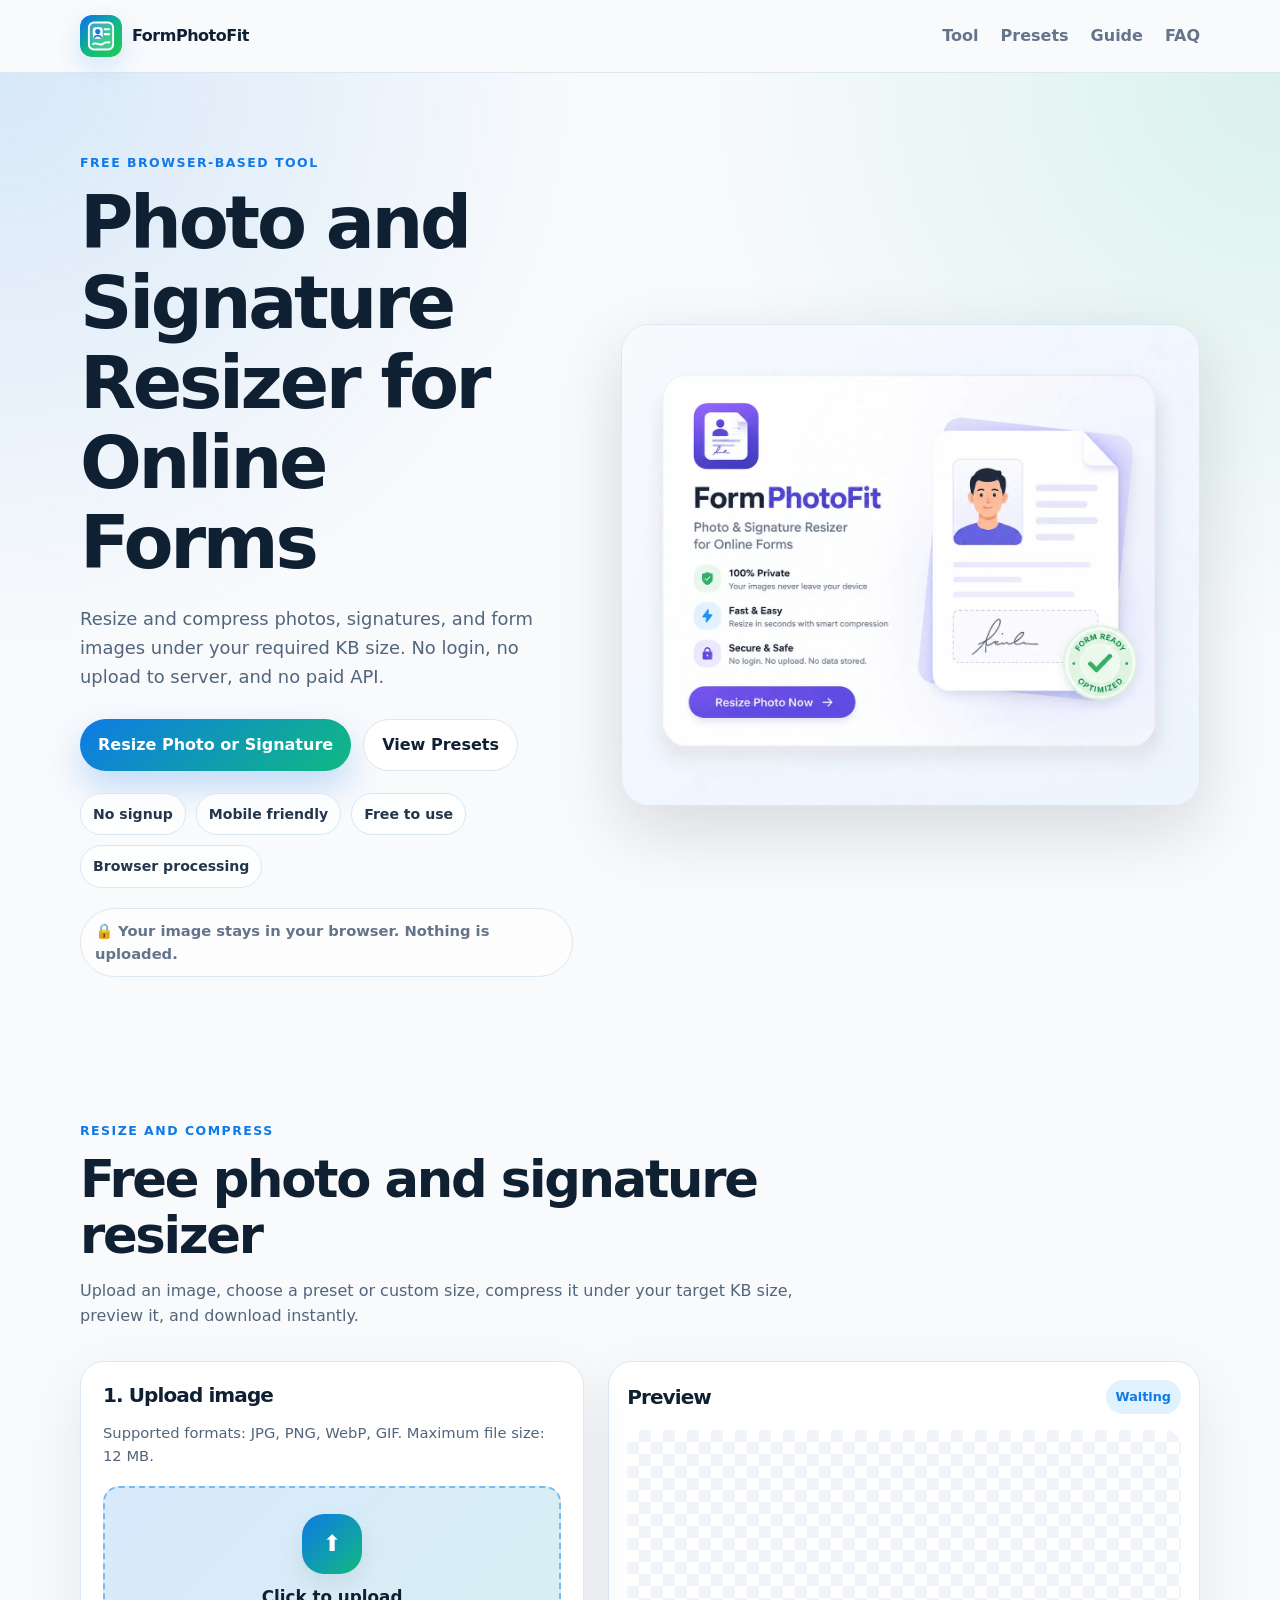
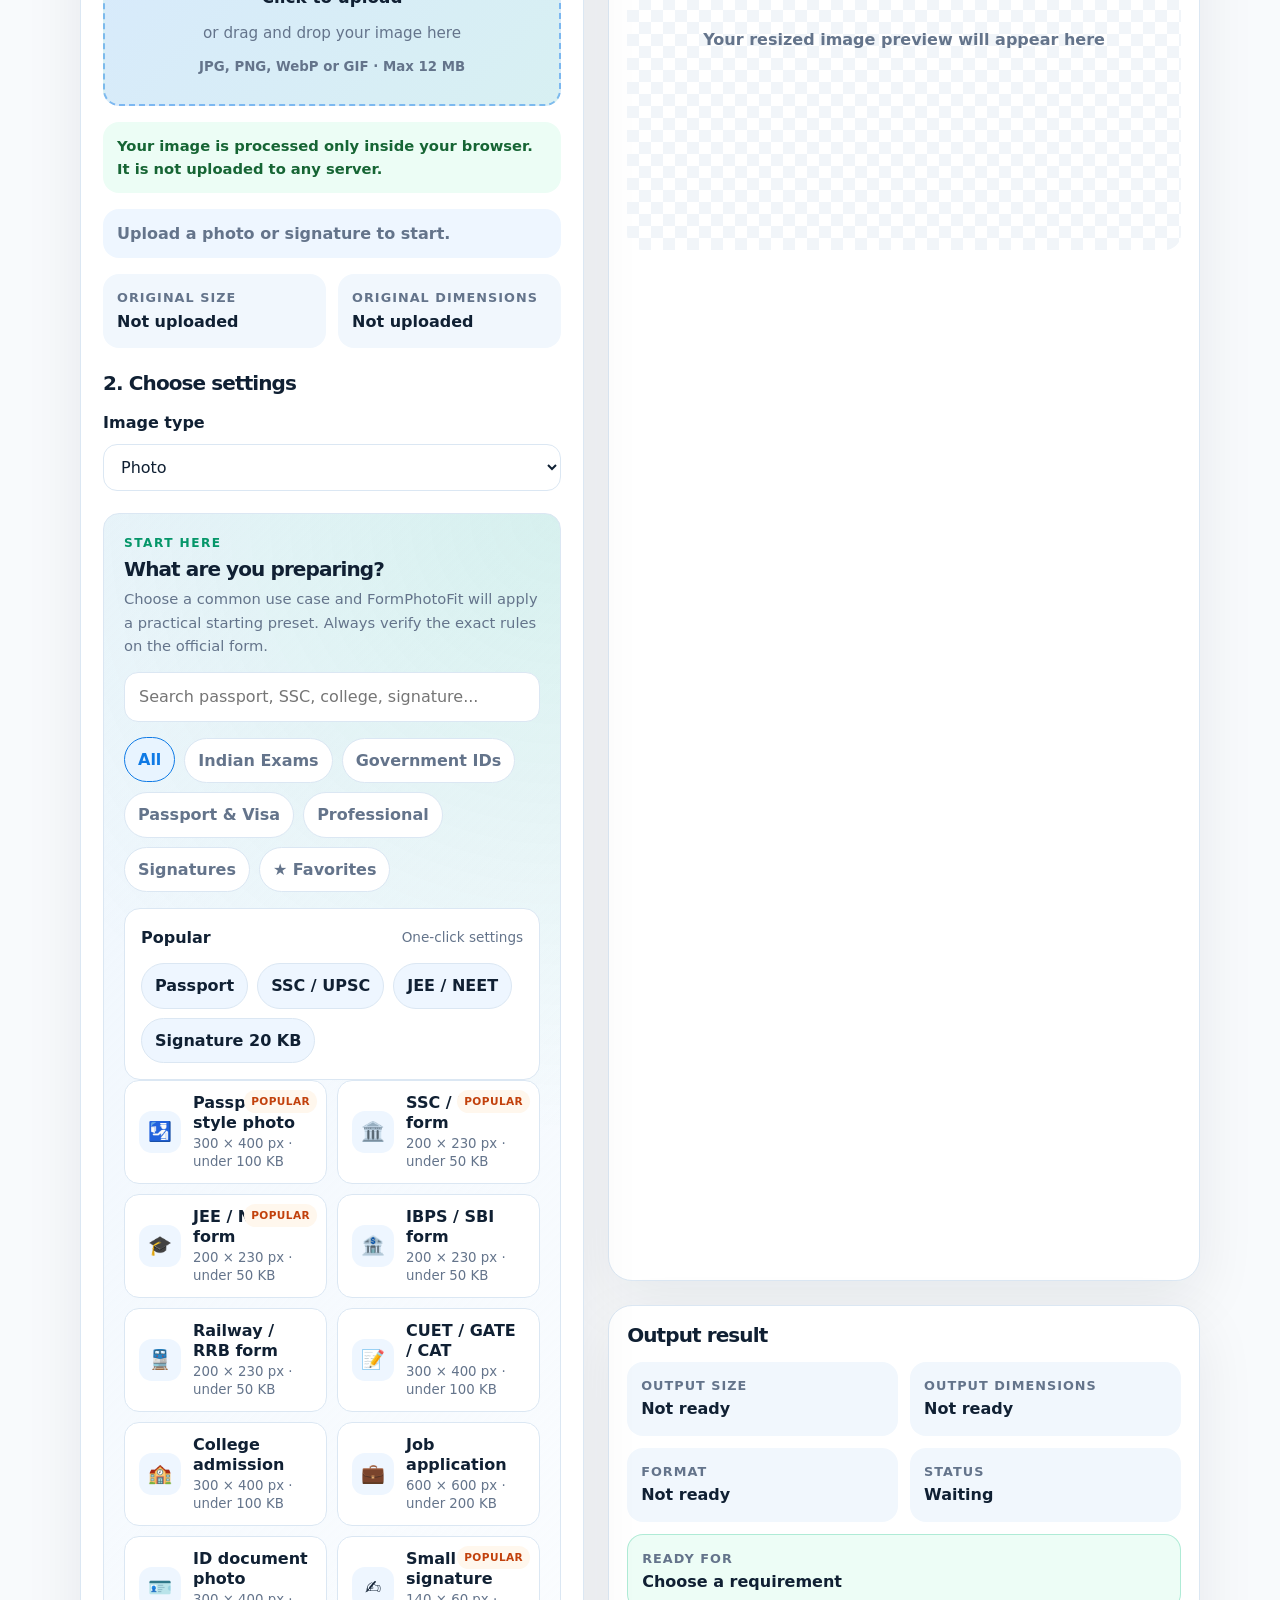
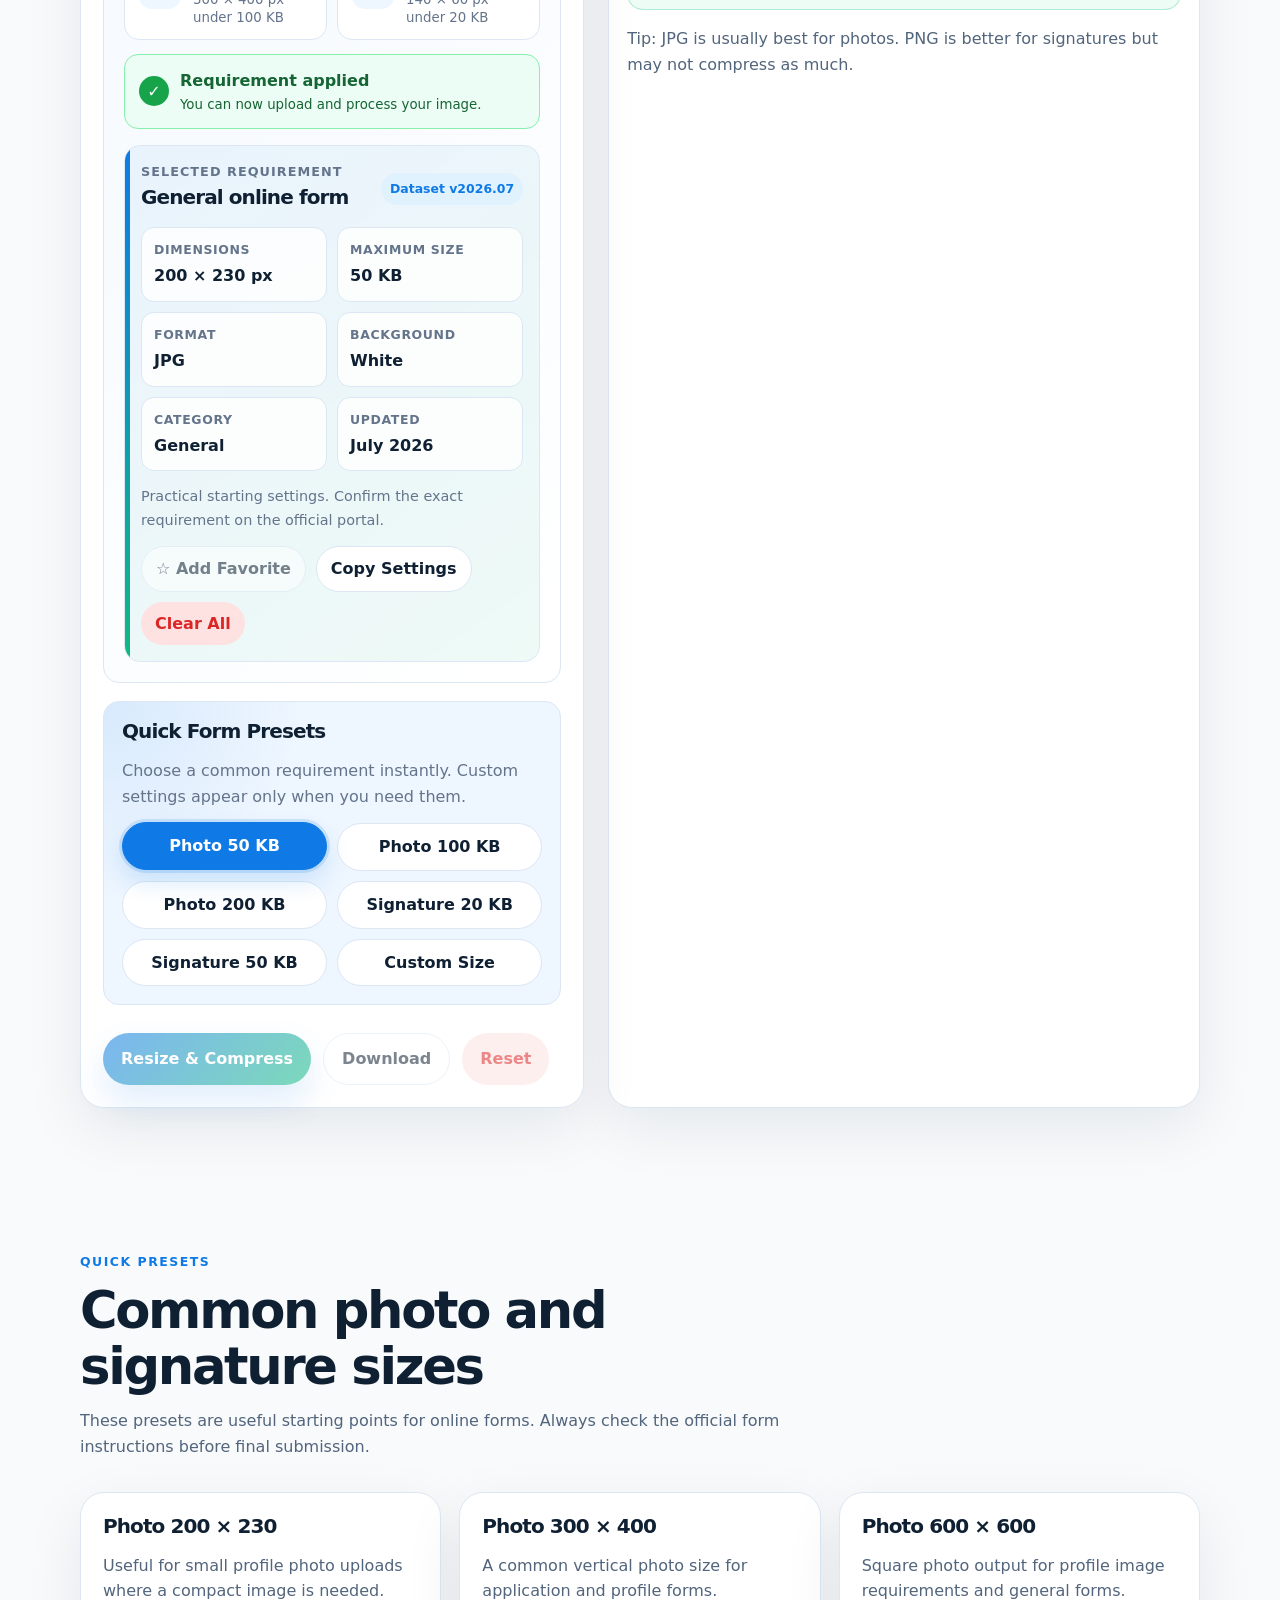
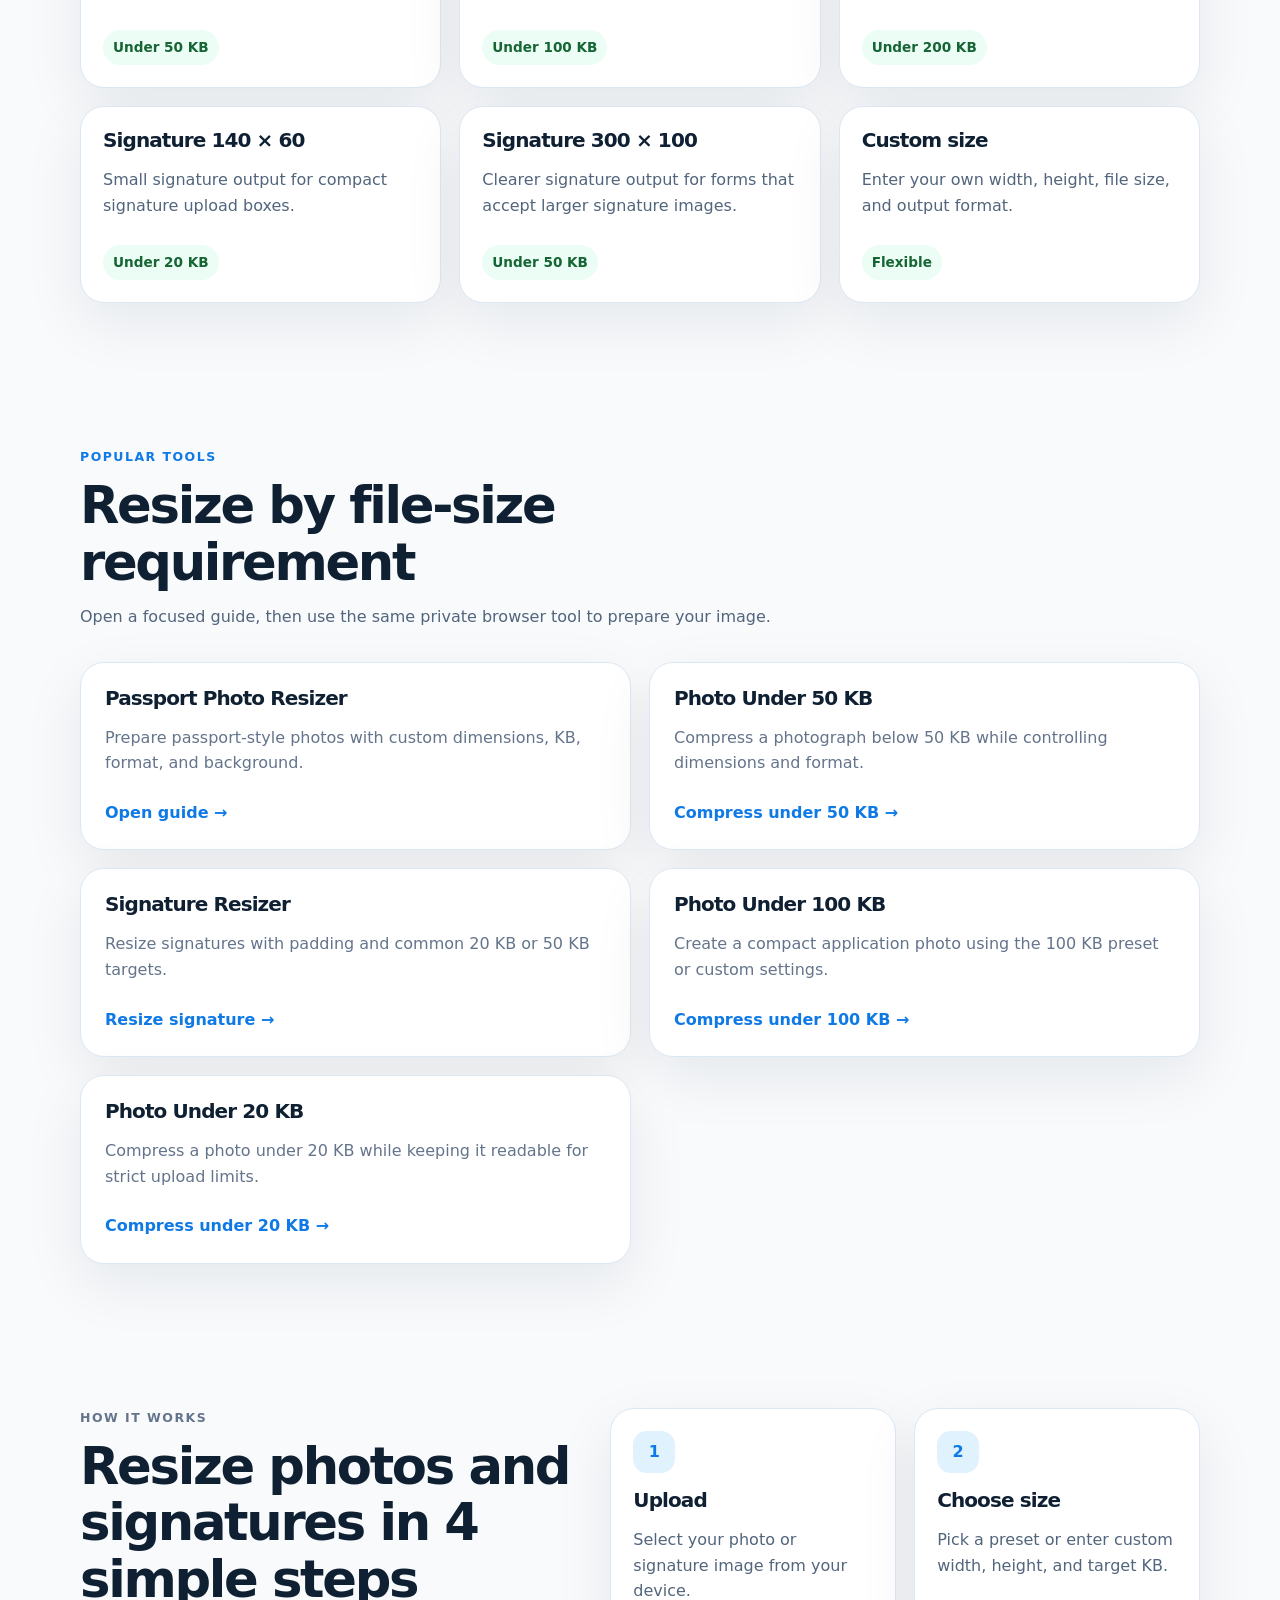
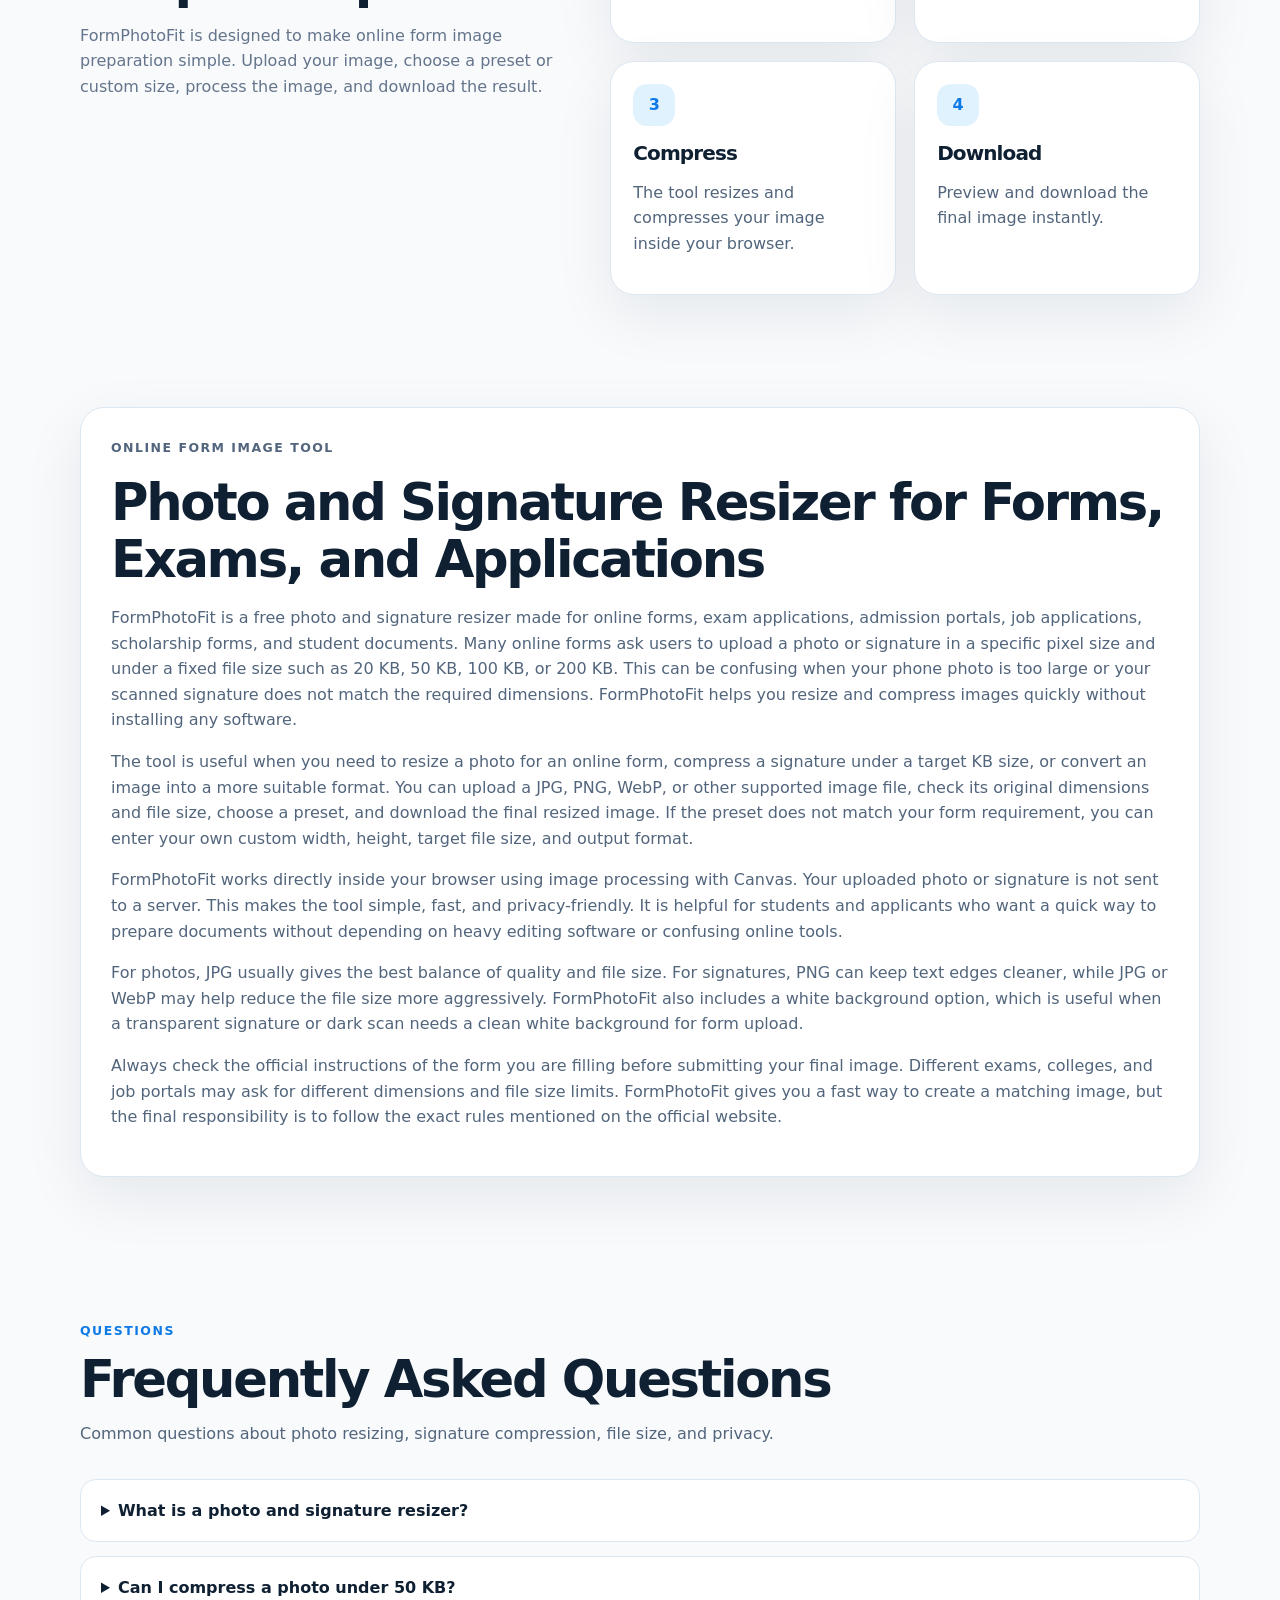
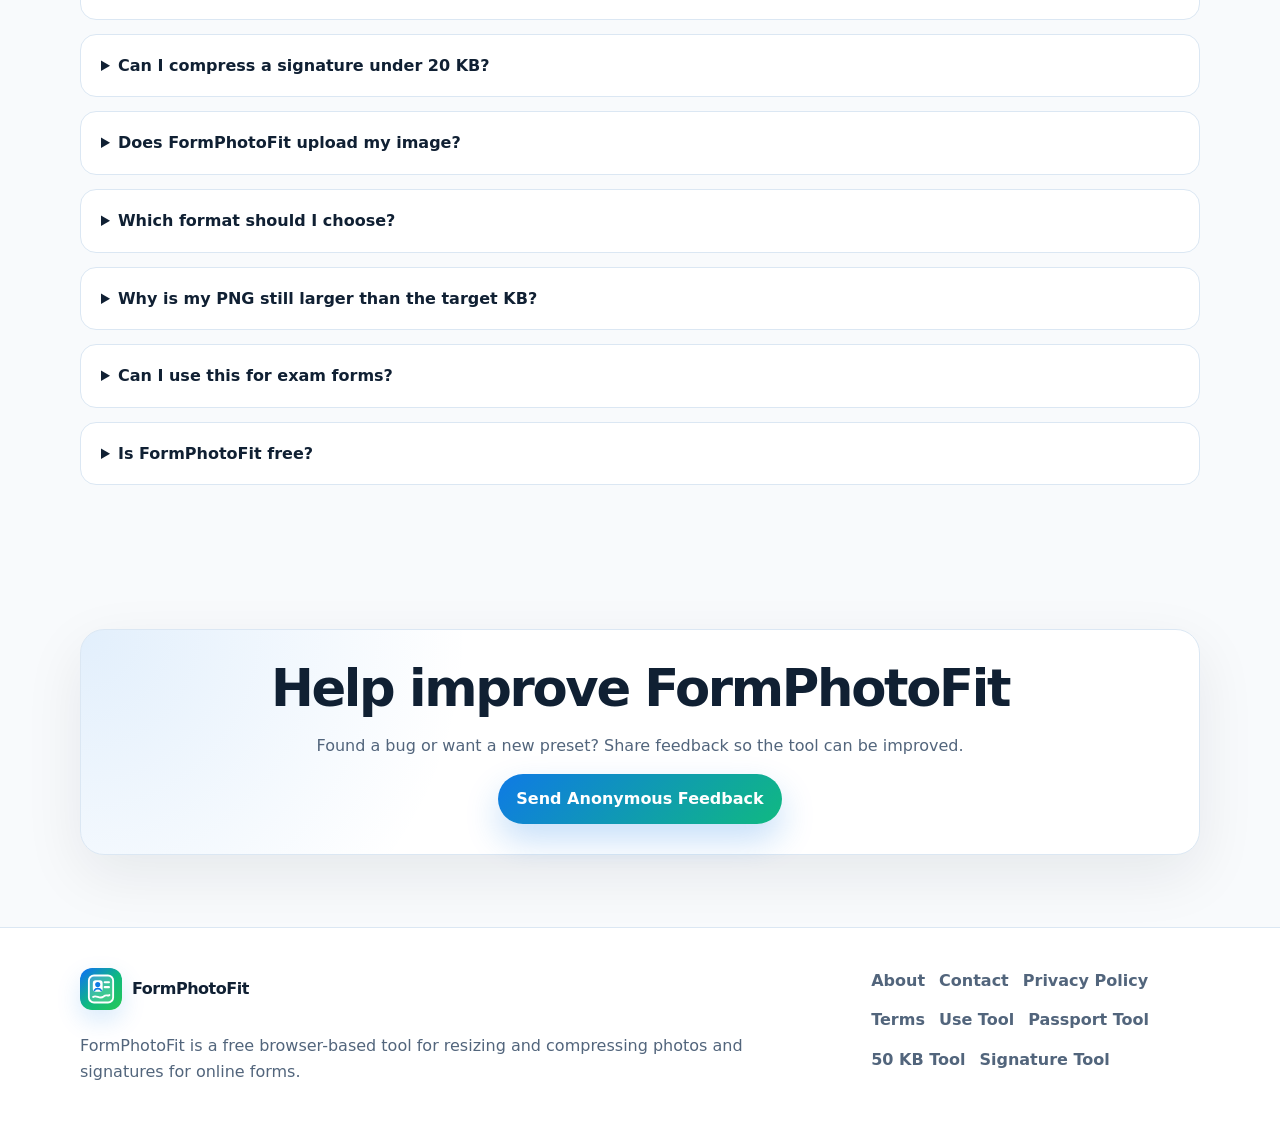
==== index.html @ 907a836a "Add files via upload" ====
<!DOCTYPE html>

<html lang="en">
<head>
<meta charset="utf-8"/>
<meta content="width=device-width, initial-scale=1.0" name="viewport"/>
<title>Photo and Signature Resizer for Online Forms - FormPhotoFit</title>
<meta content="Use FormPhotoFit as a free photo and signature resizer for online forms. Resize, compress, preview, and download photos or signatures under your target KB size." name="description"/>
<meta content="photo and signature resizer, photo resizer, signature resizer, photo compressor, signature compressor, resize photo for online form, compress photo under 50KB, compress signature under 20KB" name="keywords"/>
<meta content="FormPhotoFit" name="author"/>
<meta content="index, follow" name="robots"/>
<link href="https://formphotofit.com/" rel="canonical"/>
<meta content="Photo and Signature Resizer - FormPhotoFit" property="og:title"/>
<meta content="Resize and compress photos and signatures for online forms directly in your browser." property="og:description"/>
<meta content="website" property="og:type"/>
<meta content="https://formphotofit.com/" property="og:url"/>
<meta content="FormPhotoFit" property="og:site_name"/>
<meta content="summary_large_image" name="twitter:card"/>
<meta content="Photo and Signature Resizer - FormPhotoFit" name="twitter:title"/>
<meta content="Resize and compress photos and signatures for online forms." name="twitter:description"/>
<!-- Google tag (gtag.js) -->
<script async="" src="https://www.googletagmanager.com/gtag/js?id=G-8WJQX7V1F1"></script>
<script>
        window.dataLayer = window.dataLayer || [];

        function gtag() {
            dataLayer.push(arguments);
        }
        gtag('js', new Date());

        gtag('config', 'G-8WJQX7V1F1');
    </script>
<link href="/assets/logo.svg?v=1" rel="icon" type="image/svg+xml"/>
<link href="/assets/logo.svg?v=1" rel="shortcut icon" type="image/svg+xml"/>
<link href="style.css" rel="stylesheet"/>
<script defer="" src="script.js"></script>

<script type="application/ld+json">
        {
            "@context": "https://schema.org",
            "@type": "WebApplication",
            "name": "FormPhotoFit",
            "url": "https://formphotofit.com/",
            "applicationCategory": "MultimediaApplication",
            "operatingSystem": "Any",
            "description": "A free browser-based photo and signature resizer and compressor for online forms.",
            "offers": {
                "@type": "Offer",
                "price": "0",
                "priceCurrency": "USD"
            }
        }
    </script>
</head>
<body>
<a class="skip-link" href="#tool">Skip to photo resizer tool</a>
<header class="site-header">
<nav aria-label="Main navigation" class="nav container">
<a aria-label="FormPhotoFit home" class="logo" href="index.html">
<img alt="FormPhotoFit logo" class="logo-img" src="assets/logo.svg"/>
<span>FormPhotoFit</span>
</a>
<div class="nav-links">
<a href="#tool">Tool</a>
<a href="#presets">Presets</a>
<a href="#guide">Guide</a>
<a href="#faq">FAQ</a>
</div>

</nav>
</header>
<main>
<section class="hero section">
<div class="container hero-grid">
<div class="hero-content">
<p class="eyebrow">Free browser-based tool</p>
<h1>Photo and Signature Resizer for Online Forms</h1>
<p class="hero-text">
                        Resize and compress photos, signatures, and form images under your required KB size. No login, no upload to server, and no paid API.
                    </p>
<div class="hero-actions">
<a class="btn btn-primary" href="#tool">Resize Photo or Signature</a>
<a class="btn btn-secondary" href="#presets">View Presets</a>
</div>
<div aria-label="FormPhotoFit benefits" class="trust-points">
<span>No signup</span>
<span> Mobile friendly</span>
<span> Free to use</span>
<span> Browser processing</span>
</div>
<p class="privacy-pill">
                        🔒 Your image stays in your browser. Nothing is uploaded.
                    </p>
</div>
<div aria-label="FormPhotoFit preview illustration" class="hero-card"><picture><source srcset="assets/formphotofit-hero.webp" type="image/webp"/><img alt="FormPhotoFit photo and signature resizer for online forms" class="hero-product-image" decoding="async" fetchpriority="high" height="1081" src="assets/formphotofit-hero-fallback.jpg" width="1300"/></picture></div>
</div>
</section>
<section class="section tool-section" id="tool">
<div class="container">
<div class="section-heading">
<p class="eyebrow">Resize and compress</p>
<h2>Free photo and signature resizer</h2>
<p>
                        Upload an image, choose a preset or custom size, compress it under your target KB size, preview it, and download instantly.
                    </p>
</div>
<div class="tool-layout">
<div class="tool-panel card">
<h3>1. Upload image</h3>
<p class="small-text" id="uploadHelp">
                            Supported formats: JPG, PNG, WebP, GIF. Maximum file size: 12 MB.
                        </p>
<div aria-describedby="uploadHelp uploadPrivacy" aria-label="Upload photo or signature image" class="drop-zone" id="dropZone" role="button" tabindex="0">
<input accept="image/*" aria-describedby="uploadHelp" aria-label="Choose image file" id="imageInput" type="file"/>
<div class="drop-icon">⬆</div>
<strong>Click to upload</strong>
<span>or drag and drop your image here</span>
<small class="drop-hint">JPG, PNG, WebP or GIF · Max 12 MB</small>
</div>
<p class="privacy-note" id="uploadPrivacy">
                            Your image is processed only inside your browser. It is not uploaded to any server.
                        </p>
<div class="status-message" id="statusMessage" role="status">
                            Upload a photo or signature to start.
                        </div>
<div class="result-box">
<div>
<span class="result-label">Original size</span>
<strong id="originalSize">Not uploaded</strong>
</div>
<div>
<span class="result-label">Original dimensions</span>
<strong id="originalDimensions">Not uploaded</strong>
</div>
</div>
<h3 class="panel-subtitle">2. Choose settings</h3>
<label class="field-label" for="modeSelect">Image type</label>
<select class="input-control" id="modeSelect">
<option value="photo">Photo</option>
<option value="signature">Signature</option>
<option value="custom">Custom</option>
</select>
<section aria-labelledby="requirementFinderTitle" class="requirement-finder">
<div class="requirement-finder-header">
<div>
<p class="requirement-kicker">Start here</p>
<h3 id="requirementFinderTitle">What are you preparing?</h3>
<p>Choose a common use case and FormPhotoFit will apply a practical starting preset. Always verify the exact rules on the official form.</p>
</div>
<label class="sr-only" for="requirementSearch">Search requirements</label>
<input autocomplete="off" class="requirement-search" id="requirementSearch" placeholder="Search passport, SSC, college, signature..." type="search"/>
</div>
<div aria-label="Filter requirements by category" class="requirement-category-filters" id="requirementCategoryFilters" role="group">
<button aria-pressed="true" class="category-filter active" data-category="all" type="button">All</button>
<button aria-pressed="false" class="category-filter" data-category="exams" type="button">Indian Exams</button>
<button aria-pressed="false" class="category-filter" data-category="ids" type="button">Government IDs</button>
<button aria-pressed="false" class="category-filter" data-category="international" type="button">Passport &amp; Visa</button>
<button aria-pressed="false" class="category-filter" data-category="professional" type="button">Professional</button>
<button aria-pressed="false" class="category-filter" data-category="signature" type="button">Signatures</button>
<button aria-pressed="false" class="category-filter" data-category="favorites" type="button">★ Favorites</button>
</div>
<div aria-label="Popular requirements" class="requirement-shortcuts">
<div class="requirement-shortcut-head"><strong>Popular</strong><span>One-click settings</span></div>
<div class="popular-requirement-chips">
<button data-requirement-target="passport visa id photo" type="button">Passport</button>
<button data-requirement-target="ssc upsc government exam civil services" type="button">SSC / UPSC</button>
<button data-requirement-target="jee neet entrance exam medical engineering" type="button">JEE / NEET</button>
<button data-requirement-target="signature sign 20kb small" type="button">Signature 20 KB</button>
</div>
</div>
<div class="recent-requirements" hidden="" id="recentRequirements">
<div class="requirement-shortcut-head"><strong>Recently used</strong><button id="clearRecentRequirements" type="button">Clear</button></div>
<div class="recent-requirement-chips" id="recentRequirementChips"></div>
</div>
<div aria-live="polite" class="requirement-grid" id="requirementGrid">
<button class="requirement-card popular" data-category="international" data-preset="photo-300-400-100" data-ready-for="Passport-style photo" data-requirement="passport visa id photo" type="button">
<span aria-hidden="true" class="requirement-icon">🛂</span>
<span><strong>Passport-style photo</strong><small>300 × 400 px · under 100 KB</small></span>
</button>
<button class="requirement-card popular" data-category="exams" data-preset="photo-200-230-50" data-ready-for="SSC / UPSC form" data-requirement="ssc upsc government exam civil services" type="button">
<span aria-hidden="true" class="requirement-icon">🏛️</span>
<span><strong>SSC / UPSC form</strong><small>200 × 230 px · under 50 KB</small></span>
</button>
<button class="requirement-card popular" data-category="exams" data-preset="photo-200-230-50" data-ready-for="JEE / NEET form" data-requirement="jee neet entrance exam medical engineering" type="button">
<span aria-hidden="true" class="requirement-icon">🎓</span>
<span><strong>JEE / NEET form</strong><small>200 × 230 px · under 50 KB</small></span>
</button>
<button class="requirement-card" data-category="exams" data-preset="photo-200-230-50" data-ready-for="Bank exam form" data-requirement="ibps sbi po bank exam banking" type="button">
<span aria-hidden="true" class="requirement-icon">🏦</span>
<span><strong>IBPS / SBI form</strong><small>200 × 230 px · under 50 KB</small></span>
</button>
<button class="requirement-card" data-category="exams" data-preset="photo-200-230-50" data-ready-for="Railway recruitment form" data-requirement="railway rrb recruitment exam" type="button">
<span aria-hidden="true" class="requirement-icon">🚆</span>
<span><strong>Railway / RRB form</strong><small>200 × 230 px · under 50 KB</small></span>
</button>
<button class="requirement-card" data-category="exams" data-preset="photo-300-400-100" data-ready-for="Entrance exam form" data-requirement="cuet gate cat entrance exam" type="button">
<span aria-hidden="true" class="requirement-icon">📝</span>
<span><strong>CUET / GATE / CAT</strong><small>300 × 400 px · under 100 KB</small></span>
</button>
<button class="requirement-card" data-category="professional" data-preset="photo-300-400-100" data-ready-for="College admission" data-requirement="college admission university" type="button">
<span aria-hidden="true" class="requirement-icon">🏫</span>
<span><strong>College admission</strong><small>300 × 400 px · under 100 KB</small></span>
</button>
<button class="requirement-card" data-category="professional" data-preset="photo-600-600-200" data-ready-for="Job application" data-requirement="job employment application profile resume" type="button">
<span aria-hidden="true" class="requirement-icon">💼</span>
<span><strong>Job application</strong><small>600 × 600 px · under 200 KB</small></span>
</button>
<button class="requirement-card" data-category="ids" data-preset="photo-300-400-100" data-ready-for="ID document photo" data-requirement="pan aadhaar voter id driving licence identity card" type="button">
<span aria-hidden="true" class="requirement-icon">🪪</span>
<span><strong>ID document photo</strong><small>300 × 400 px · under 100 KB</small></span>
</button>
<button class="requirement-card popular" data-category="signature" data-preset="signature-140-60-20" data-ready-for="Small signature" data-requirement="signature sign 20kb small" type="button">
<span aria-hidden="true" class="requirement-icon">✍️</span>
<span><strong>Small signature</strong><small>140 × 60 px · under 20 KB</small></span>
</button>
</div>
<div class="requirement-applied" hidden="" id="requirementApplied" role="status">
<span aria-hidden="true">✓</span>
<div>
<strong id="requirementAppliedTitle">Requirement applied</strong>
<small id="requirementAppliedDetails">You can now upload and process your image.</small>
</div>
</div>
<aside aria-labelledby="requirementDetailsTitle" class="requirement-details" id="requirementDetails">
<div class="requirement-details-head">
<div><span class="result-label">Selected requirement</span><h3 id="requirementDetailsTitle">General online form</h3></div>
<span class="dataset-badge" id="requirementDatasetVersion">Dataset v2026.07</span>
</div>
<div class="requirement-detail-grid">
<div><span>Dimensions</span><strong id="requirementDetailDimensions">200 × 230 px</strong></div>
<div><span>Maximum size</span><strong id="requirementDetailSize">50 KB</strong></div>
<div><span>Format</span><strong id="requirementDetailFormat">JPG</strong></div>
<div><span>Background</span><strong id="requirementDetailBackground">White</strong></div>
<div><span>Category</span><strong id="requirementDetailCategory">General</strong></div><div><span>Updated</span><strong id="requirementDetailUpdated">July 2026</strong></div></div>
<p id="requirementDetailNote">Practical starting settings. Confirm the exact requirement on the official portal.</p>
<div class="requirement-detail-actions"><button aria-pressed="false" class="btn btn-secondary favorite-requirement-btn" id="favoriteRequirementBtn" type="button">☆ Add Favorite</button>
<button class="btn btn-secondary" id="copySettingsBtn" type="button">Copy Settings</button>
<button class="btn btn-danger" id="clearToolBtn" type="button">Clear All</button>
</div>
</aside>
</section>
<div class="quick-preset-box">
<h3>Quick Form Presets</h3>
<p>Choose a common requirement instantly. Custom settings appear only when you need them.</p>
<div class="quick-preset-grid">
<button aria-pressed="true" class="quick-preset-btn active" data-preset="photo-200-230-50" type="button">Photo 50 KB</button>
<button aria-pressed="false" class="quick-preset-btn" data-preset="photo-300-400-100" type="button">Photo 100 KB</button>
<button aria-pressed="false" class="quick-preset-btn" data-preset="photo-600-600-200" type="button">Photo 200 KB</button>
<button aria-pressed="false" class="quick-preset-btn" data-preset="signature-140-60-20" type="button">Signature 20 KB</button>
<button aria-pressed="false" class="quick-preset-btn" data-preset="signature-300-100-50" type="button">Signature 50 KB</button>
<button aria-pressed="false" class="quick-preset-btn" data-preset="custom" type="button">Custom Size</button>
</div>
</div>
<label class="field-label preset-select-hidden" for="presetSelect">Preset</label>
<select class="input-control preset-select-hidden" id="presetSelect">
<option value="photo-200-230-50">Photo: 200 × 230 px, under 50 KB</option>
<option value="photo-300-400-100">Photo: 300 × 400 px, under 100 KB</option>
<option value="photo-600-600-200">Photo: 600 × 600 px, under 200 KB</option>
<option value="signature-140-60-20">Signature: 140 × 60 px, under 20 KB</option>
<option value="signature-300-100-50">Signature: 300 × 100 px, under 50 KB</option>
<option value="custom">Custom size</option>
</select>
<div class="advanced-settings" hidden="" id="advancedSettings">
<div class="advanced-settings-header">
<h3>Custom settings</h3>
<p>Use these only when your form asks for exact width, height, KB, format, or background.</p>
</div>
<div class="input-grid">
<div>
<label class="field-label" for="targetWidth">Width px</label>
<input class="input-control" id="targetWidth" max="4000" min="20" type="number" value="200"/>
</div>
<div>
<label class="field-label" for="targetHeight">Height px</label>
<input class="input-control" id="targetHeight" max="4000" min="20" type="number" value="230"/>
</div>
<div>
<label class="field-label" for="targetKB">Target KB</label>
<input class="input-control" id="targetKB" max="2000" min="5" type="number" value="50"/>
</div>
<div>
<label class="field-label" for="formatSelect">Format</label>
<select class="input-control" id="formatSelect">
<option value="image/jpeg">JPG</option>
<option value="image/webp">WebP</option>
<option value="image/png">PNG</option>
</select>
</div>
</div>
<label class="field-label">Background</label>
<div aria-label="Background color options" class="background-options">
<button aria-pressed="true" class="bg-option active" data-bg="#ffffff" type="button">White</button>
<button aria-pressed="false" class="bg-option" data-bg="#dbeafe" type="button">Light Blue</button>
<button aria-pressed="false" class="bg-option" data-bg="#fee2e2" type="button">Light Red</button>
<button aria-pressed="false" class="bg-option" data-bg="transparent" type="button">Transparent</button>
</div>
<input id="backgroundColor" type="hidden" value="#ffffff"/>
<label class="field-label" for="fitSelect">Fit method</label>
<select class="input-control" id="fitSelect">
<option value="auto">Auto recommended</option>
<option value="contain">Fit inside with padding</option>
<option value="cover">Fill and crop center</option>
<option value="stretch">Stretch to exact size</option>
</select>
</div>
<div aria-live="polite" class="process-progress" hidden="" id="processProgress">
<div class="process-progress-top">
<strong id="processProgressLabel">Preparing image…</strong>
<span id="processProgressPercent">0%</span>
</div>
<div aria-hidden="true" class="process-progress-track">
<span id="processProgressBar"></span>
</div>
<div aria-hidden="true" class="process-steps">
<span data-step="prepare">Prepare</span>
<span data-step="resize">Resize</span>
<span data-step="compress">Compress</span>
<span data-step="done">Done</span>
</div>
</div>
<div class="button-group">
<button class="btn btn-primary" disabled="" id="processBtn" type="button">
                Resize &amp; Compress
              </button>
<button class="btn btn-secondary" disabled="" id="downloadBtn" type="button">
                Download
              </button>
<button class="btn btn-danger" disabled="" id="resetBtn" type="button">
                Reset
              </button>
</div>
</div>
<div class="preview-panel">
<div class="card preview-card">
<div class="preview-header">
<h3>Preview</h3>
<span class="tag" id="previewTag">Waiting</span>
</div>
<div class="preview-wrap">
<canvas aria-label="Processed image preview" height="600" id="previewCanvas" width="600"></canvas>
<div class="empty-preview" id="emptyPreview">
                                    Your resized image preview will appear here
                                </div>
</div>
</div>
<div class="card result-card">
<h3>Output result</h3>
<div class="result-box">
<div>
<span class="result-label">Output size</span>
<strong id="outputSize">Not ready</strong>
</div>
<div>
<span class="result-label">Output dimensions</span>
<strong id="outputDimensions">Not ready</strong>
</div>
<div>
<span class="result-label">Format</span>
<strong id="outputFormat">Not ready</strong>
</div>
<div>
<span class="result-label">Status</span>
<strong id="outputStatus">Waiting</strong>
</div>
<div class="ready-for-result">
<span class="result-label">Ready for</span>
<strong id="outputReadyFor">Choose a requirement</strong>
</div>
</div>
<p class="recommendation" id="outputNote">
                                Tip: JPG is usually best for photos. PNG is better for signatures but may not compress as much.
                            </p>
<section aria-labelledby="validationReportTitle" aria-live="polite" class="validation-report" hidden="" id="validationReport">
<div class="validation-report-head">
<div>
<span class="result-label">Rule-based quality check</span>
<h3 id="validationReportTitle">Image Validation Report</h3>
<p id="validationSummary">Process an image to generate a report.</p>
</div>
<div aria-label="Overall validation score" class="validation-score">
<strong id="validationScore">--</strong>
<span>/100</span>
</div>
</div>
<div aria-hidden="true" class="validation-meter"><span id="validationScoreBar"></span></div>
<div class="validation-grid">
<article class="validation-item" id="validationDimensions"><span class="validation-icon">–</span><div><strong>Dimensions</strong><small>Waiting</small></div></article>
<article class="validation-item" id="validationFileSize"><span class="validation-icon">–</span><div><strong>File size</strong><small>Waiting</small></div></article>
<article class="validation-item" id="validationBrightness"><span class="validation-icon">–</span><div><strong>Brightness</strong><small>Waiting</small></div></article>
<article class="validation-item" id="validationContrast"><span class="validation-icon">–</span><div><strong>Contrast</strong><small>Waiting</small></div></article>
<article class="validation-item" id="validationSharpness"><span class="validation-icon">–</span><div><strong>Sharpness</strong><small>Waiting</small></div></article>
<article class="validation-item" id="validationBackground"><span class="validation-icon">–</span><div><strong>Edge background</strong><small>Waiting</small></div></article>
</div>
<div class="validation-advice">
<strong>Suggestions</strong>
<ul id="validationAdvice"><li>Your suggestions will appear here.</li></ul>
</div>
<p class="validation-disclaimer">This is an automated visual-quality estimate, not an official portal approval or face-detection check.</p>
</section>
<section aria-live="polite" class="success-panel" hidden="" id="successPanel">
<div aria-hidden="true" class="success-mark">✓</div>
<div class="success-copy">
<span class="result-label">Processing complete</span>
<h3>Your image is ready</h3>
<p id="successPanelText">The resized image and validation report are ready to review.</p>
</div>
<div class="success-actions">
<button class="btn btn-primary" id="successDownloadBtn" type="button">Download Image</button>
<button class="btn btn-secondary" id="successCopyBtn" type="button">Copy Settings</button>
<button class="btn btn-secondary" id="successAnotherBtn" type="button">Try Another Requirement</button>
</div>
</section>
<div class="after-download-actions" hidden="" id="afterDownloadActions">
<p>Done? Share this free tool with a friend who fills online forms.</p>
<button class="btn btn-secondary" id="copyLinkBtn" type="button">Copy Website Link</button>
<a class="btn btn-primary" href="https://wa.me/?text=Resize%20photo%20and%20signature%20for%20forms%20free:%20https://formphotofit.com/" rel="noopener noreferrer" target="_blank">Share on WhatsApp</a>
</div>
</div>
</div>
</div>
</div>
</section>
<section class="section presets-section" id="presets">
<div class="container">
<div class="section-heading">
<p class="eyebrow">Quick presets</p>
<h2>Common photo and signature sizes</h2>
<p>
                        These presets are useful starting points for online forms. Always check the official form instructions before final submission.
                    </p>
</div>
<div class="preset-grid">
<article class="preset-card">
<h3>Photo 200 × 230</h3>
<p>Useful for small profile photo uploads where a compact image is needed.</p>
<span>Under 50 KB</span>
</article>
<article class="preset-card">
<h3>Photo 300 × 400</h3>
<p>A common vertical photo size for application and profile forms.</p>
<span>Under 100 KB</span>
</article>
<article class="preset-card">
<h3>Photo 600 × 600</h3>
<p>Square photo output for profile image requirements and general forms.</p>
<span>Under 200 KB</span>
</article>
<article class="preset-card">
<h3>Signature 140 × 60</h3>
<p>Small signature output for compact signature upload boxes.</p>
<span>Under 20 KB</span>
</article>
<article class="preset-card">
<h3>Signature 300 × 100</h3>
<p>Clearer signature output for forms that accept larger signature images.</p>
<span>Under 50 KB</span>
</article>
<article class="preset-card">
<h3>Custom size</h3>
<p>Enter your own width, height, file size, and output format.</p>
<span>Flexible</span>
</article>
</div>
</div>
</section>
<section class="section resource-section" id="popular-tools"><div class="container"><div class="section-heading"><p class="eyebrow">Popular tools</p><h2>Resize by file-size requirement</h2><p>Open a focused guide, then use the same private browser tool to prepare your image.</p></div><div class="resource-grid"><article class="resource-card card"><h3>Passport Photo Resizer</h3><p>Prepare passport-style photos with custom dimensions, KB, format, and background.</p><a class="text-link" href="passport-photo-resizer.html">Open guide →</a></article><article class="resource-card card"><h3>Photo Under 50 KB</h3><p>Compress a photograph below 50 KB while controlling dimensions and format.</p><a class="text-link" href="photo-under-50kb.html">Compress under 50 KB →</a></article><article class="resource-card card"><h3>Signature Resizer</h3><p>Resize signatures with padding and common 20 KB or 50 KB targets.</p><a class="text-link" href="signature-resizer.html">Resize signature →</a></article><article class="resource-card card"><h3>Photo Under 100 KB</h3><p>Create a compact application photo using the 100 KB preset or custom settings.</p><a class="text-link" href="photo-under-100kb.html">Compress under 100 KB →</a></article><article class="resource-card card"><h3>Photo Under 20 KB</h3><p>Compress a photo under 20 KB while keeping it readable for strict upload limits.</p><a class="text-link" href="photo-under-20kb.html">Compress under 20 KB →</a></article></div></div></section><section class="section guide-section" id="guide">
<div class="container guide-grid">
<div>
<p class="eyebrow">How it works</p>
<h2>Resize photos and signatures in 4 simple steps</h2>
<p>
                        FormPhotoFit is designed to make online form image preparation simple. Upload your image, choose a preset or custom size, process the image, and download the result.
                    </p>
</div>
<div class="steps-grid">
<article class="step-card">
<span>1</span>
<h3>Upload</h3>
<p>Select your photo or signature image from your device.</p>
</article>
<article class="step-card">
<span>2</span>
<h3>Choose size</h3>
<p>Pick a preset or enter custom width, height, and target KB.</p>
</article>
<article class="step-card">
<span>3</span>
<h3>Compress</h3>
<p>The tool resizes and compresses your image inside your browser.</p>
</article>
<article class="step-card">
<span>4</span>
<h3>Download</h3>
<p>Preview and download the final image instantly.</p>
</article>
</div>
</div>
</section>
<section class="section seo-content-section">
<div class="container">
<article class="seo-content-card">
<p class="eyebrow">Online form image tool</p>
<h2>Photo and Signature Resizer for Forms, Exams, and Applications</h2>
<p>
                        FormPhotoFit is a free photo and signature resizer made for online forms, exam applications, admission portals, job applications, scholarship forms, and student documents. Many online forms ask users to upload a photo or signature in a specific pixel
                        size and under a fixed file size such as 20 KB, 50 KB, 100 KB, or 200 KB. This can be confusing when your phone photo is too large or your scanned signature does not match the required dimensions. FormPhotoFit helps you resize
                        and compress images quickly without installing any software.
                    </p>
<p>
                        The tool is useful when you need to resize a photo for an online form, compress a signature under a target KB size, or convert an image into a more suitable format. You can upload a JPG, PNG, WebP, or other supported image file, check its original dimensions
                        and file size, choose a preset, and download the final resized image. If the preset does not match your form requirement, you can enter your own custom width, height, target file size, and output format.
                    </p>
<p>
                        FormPhotoFit works directly inside your browser using image processing with Canvas. Your uploaded photo or signature is not sent to a server. This makes the tool simple, fast, and privacy-friendly. It is helpful for students and applicants who want a
                        quick way to prepare documents without depending on heavy editing software or confusing online tools.
                    </p>
<p>
                        For photos, JPG usually gives the best balance of quality and file size. For signatures, PNG can keep text edges cleaner, while JPG or WebP may help reduce the file size more aggressively. FormPhotoFit also includes a white background option, which is
                        useful when a transparent signature or dark scan needs a clean white background for form upload.
                    </p>
<p>
                        Always check the official instructions of the form you are filling before submitting your final image. Different exams, colleges, and job portals may ask for different dimensions and file size limits. FormPhotoFit gives you a fast way to create a matching
                        image, but the final responsibility is to follow the exact rules mentioned on the official website.
                    </p>
</article>
</div>
</section>
<section class="section faq-section" id="faq">
<div class="container">
<div class="section-heading">
<p class="eyebrow">Questions</p>
<h2>Frequently Asked Questions</h2>
<p>
                        Common questions about photo resizing, signature compression, file size, and privacy.
                    </p>
</div>
<div class="faq-list">
<details>
<summary>What is a photo and signature resizer?</summary>
<p>
                            A photo and signature resizer is a tool that changes image dimensions and file size so the image can match online form upload requirements.
                        </p>
</details>
<details>
<summary>Can I compress a photo under 50 KB?</summary>
<p>
                            Yes. Upload your photo, set the target size to 50 KB, choose JPG or WebP, and click Resize &amp; Compress. Very detailed images may need lower quality to reach the target.
                        </p>
</details>
<details>
<summary>Can I compress a signature under 20 KB?</summary>
<p>
                            Yes. Choose a signature preset such as 140 × 60 px under 20 KB, then process and download the result.
                        </p>
</details>
<details>
<summary>Does FormPhotoFit upload my image?</summary>
<p>
                            No. Your image is processed locally inside your browser. It is not uploaded to any server.
                        </p>
</details>
<details>
<summary>Which format should I choose?</summary>
<p>
                            JPG is usually best for photos. PNG is good for signatures and sharp text. WebP can give smaller file sizes, but some old form portals may not accept WebP.
                        </p>
</details>
<details>
<summary>Why is my PNG still larger than the target KB?</summary>
<p>
                            PNG does not compress with quality settings like JPG or WebP. If your form allows JPG, choose JPG for better compression.
                        </p>
</details>
<details>
<summary>Can I use this for exam forms?</summary>
<p>
                            Yes, but always verify the official exam instructions first. Different exams may require different dimensions, formats, and file size limits.
                        </p>
</details>
<details>
<summary>Is FormPhotoFit free?</summary>
<p>
                            Yes. FormPhotoFit is a free browser-based image resizing and compression tool.
                        </p>
</details>
</div>
</div>
</section>
<section class="section feedback-section">
<div class="container">
<div class="feedback-card">
<h2>Help improve FormPhotoFit</h2>
<p>
                        Found a bug or want a new preset? Share feedback so the tool can be improved.
                    </p>
<a class="btn btn-primary" href="https://docs.google.com/forms/d/e/1FAIpQLSe_LeGMacPGgN-4WZHdRczWO3wku9nEaSzFek4wawJI5kTjqQ/viewform?usp=sf_link" id="feedbackLink" rel="noopener noreferrer" target="_blank">
  Send Anonymous Feedback
</a>
</div>
</div>
</section>
</main>
<footer class="site-footer">
<div class="container footer-content">
<div>
<a class="logo footer-logo" href="index.html">
<img alt="FormPhotoFit logo" class="logo-img" src="assets/logo.svg"/>
<span>FormPhotoFit</span>
</a>
<p>
                    FormPhotoFit is a free browser-based tool for resizing and compressing photos and signatures for online forms.
                </p>
</div>
<div class="footer-links">
<a href="about.html">About</a>
<a href="contact.html">Contact</a>
<a href="privacy.html">Privacy Policy</a>
<a href="terms.html">Terms</a>
<a href="#tool">Use Tool</a>
<a href="passport-photo-resizer.html">Passport Tool</a><a href="photo-under-50kb.html">50 KB Tool</a><a href="signature-resizer.html">Signature Tool</a></div>
</div>
</footer>
<div aria-live="polite" class="toast-message" id="toastMessage" role="status"></div>
<script crossorigin="anonymous" data-cf-beacon='{"version":"2024.11.0","token":"0f82e5e001dd4c229a5106f0e31375b5","r":1,"server_timing":{"name":{"cfCacheStatus":true,"cfEdge":true,"cfExtPri":true,"cfL4":true,"cfOrigin":true,"cfSpeedBrain":true},"location_startswith":null}}' defer="" integrity="sha512-ZE9pZaUXND66v380QUtch/5sE9tPFh2zg45pR2PB0CVkCtOREv2AJKkSidISWkysEuQ0EH8faUU5du78bx87UQ==" src="https://static.cloudflareinsights.com/beacon.min.js/v4513226cdae34746b4dedf0b4dfa099e1781791509496"></script>
<script src="animations.js"></script>
</body>
</html>
---- style.css ----
:root {
    --bg: #f8fafc;
    --surface: #ffffff;
    --surface-soft: #eef6ff;
    --text: #102033;
    --muted: #64748b;
    --border: #dbe7f3;
    --primary: #0f7ae5;
    --primary-dark: #075eb8;
    --accent: #10b981;
    --accent-dark: #059669;
    --danger: #ef4444;
    --danger-dark: #dc2626;
    --warning: #f59e0b;
    --success: #16a34a;
    --shadow: 0 20px 60px rgba(15, 23, 42, 0.08);
    --radius: 24px;
    --radius-sm: 16px;
    --container: 1120px;
    color-scheme: light;
}

* {
    box-sizing: border-box;
}

html {
    scroll-behavior: smooth;
}

body {
    margin: 0;
    font-family: Inter, ui-sans-serif, system-ui, -apple-system, BlinkMacSystemFont, "Segoe UI", sans-serif;
    background: var(--bg);
    color: var(--text);
    line-height: 1.6;
}

img,
canvas {
    max-width: 100%;
}

a {
    color: inherit;
    text-decoration: none;
}

button,
input,
select {
    font: inherit;
}

.container {
    width: min(100% - 32px, var(--container));
    margin-inline: auto;
}

.section {
    padding: 72px 0;
}

.site-header {
    position: sticky;
    top: 0;
    z-index: 10;
    background: rgba(248, 250, 252, 0.92);
    backdrop-filter: blur(16px);
    border-bottom: 1px solid var(--border);
}

.nav {
    min-height: 72px;
    display: flex;
    align-items: center;
    justify-content: space-between;
    gap: 24px;
    padding: 10px 0;
}

.logo {
    display: inline-flex;
    align-items: center;
    gap: 10px;
    font-weight: 850;
    letter-spacing: -0.03em;
}

.logo-img {
    width: 42px;
    height: 42px;
    min-width: 42px;
    border-radius: 12px;
    object-fit: contain;
    box-shadow: 0 10px 24px rgba(15, 122, 229, 0.16);
}

.nav-links {
    display: none;
    align-items: center;
    gap: 22px;
    color: var(--muted);
    font-weight: 700;
}

.nav-links a:hover {
    color: var(--primary);
}

.hero {
    padding-top: 80px;
    background: radial-gradient(circle at top left, rgba(15, 122, 229, 0.14), transparent 36%), radial-gradient(circle at top right, rgba(16, 185, 129, 0.13), transparent 36%);
}

.hero-grid {
    display: grid;
    gap: 48px;
    align-items: center;
}

.eyebrow {
    margin: 0 0 10px;
    color: var(--primary);
    font-weight: 850;
    text-transform: uppercase;
    letter-spacing: 0.12em;
    font-size: 0.78rem;
}

h1,
h2,
h3 {
    margin: 0;
    line-height: 1.1;
    letter-spacing: -0.045em;
}

h1 {
    font-size: clamp(2.35rem, 7vw, 4.55rem);
    max-width: 850px;
}

h2 {
    font-size: clamp(2rem, 5vw, 3.2rem);
}

h3 {
    font-size: 1.25rem;
}

.hero-text {
    margin: 22px 0 0;
    max-width: 680px;
    color: var(--muted);
    font-size: 1.12rem;
}

.hero-actions,
.button-group {
    display: flex;
    flex-wrap: wrap;
    gap: 12px;
    margin-top: 28px;
}

.btn {
    border: 0;
    cursor: pointer;
    border-radius: 999px;
    padding: 12px 18px;
    font-weight: 850;
    display: inline-flex;
    align-items: center;
    justify-content: center;
    min-height: 48px;
    transition: transform 0.2s ease, box-shadow 0.2s ease, opacity 0.2s ease;
}

.btn:hover:not(:disabled) {
    transform: translateY(-2px);
}

.btn:disabled {
    cursor: not-allowed;
    opacity: 0.55;
}

.btn-primary {
    background: linear-gradient(135deg, var(--primary), var(--accent));
    color: white;
    box-shadow: 0 16px 34px rgba(15, 122, 229, 0.24);
}

.btn-secondary {
    background: var(--surface);
    color: var(--text);
    border: 1px solid var(--border);
}

.btn-danger {
    background: #fee2e2;
    color: var(--danger-dark);
}

.privacy-pill {
    margin: 20px 0 0;
    display: inline-flex;
    padding: 10px 14px;
    border: 1px solid var(--border);
    background: rgba(255, 255, 255, 0.74);
    border-radius: 999px;
    color: var(--muted);
    font-weight: 750;
    font-size: 0.92rem;
}

.hero-card {
    display: flex;
    justify-content: center;
}

.mock-document {
    width: min(340px, 80vw);
    aspect-ratio: 0.72 / 1;
    border-radius: 32px;
    background: var(--surface);
    border: 1px solid var(--border);
    box-shadow: var(--shadow);
    padding: 28px;
    display: grid;
    align-content: start;
    gap: 22px;
    position: relative;
    overflow: hidden;
}

.mock-document::before {
    content: "";
    position: absolute;
    inset: 0;
    background: radial-gradient(circle at top right, rgba(16, 185, 129, 0.16), transparent 32%), radial-gradient(circle at bottom left, rgba(15, 122, 229, 0.14), transparent 34%);
    pointer-events: none;
}

.mock-photo,
.mock-lines,
.mock-signature {
    position: relative;
    z-index: 1;
}

.mock-photo {
    width: 120px;
    height: 140px;
    border-radius: 22px;
    background: linear-gradient(135deg, rgba(15, 122, 229, 0.95), rgba(16, 185, 129, 0.85));
}

.mock-lines {
    display: grid;
    gap: 12px;
}

.mock-lines span {
    height: 12px;
    border-radius: 999px;
    background: #dbeafe;
}

.mock-lines span:nth-child(2) {
    width: 78%;
}

.mock-lines span:nth-child(3) {
    width: 58%;
}

.mock-signature {
    width: 190px;
    height: 54px;
    border: 2px dashed #93c5fd;
    border-radius: 14px;
    background: rgba(255, 255, 255, 0.72);
}

.section-heading {
    max-width: 780px;
    margin-bottom: 32px;
}

.section-heading p:not(.eyebrow) {
    color: var(--muted);
    margin: 14px 0 0;
}

.card,
.tool-panel,
.preset-card,
.step-card,
.feedback-card,
.seo-content-card,
.legal-card {
    background: var(--surface);
    border: 1px solid var(--border);
    border-radius: var(--radius);
    box-shadow: var(--shadow);
}

.tool-layout {
    display: grid;
    gap: 24px;
}

.tool-panel {
    padding: 22px;
    align-self: start;
}

.small-text {
    color: var(--muted);
    font-size: 0.92rem;
}

.drop-zone {
    margin-top: 18px;
    min-height: 180px;
    border: 2px dashed #bcd5ef;
    border-radius: var(--radius-sm);
    display: grid;
    place-items: center;
    text-align: center;
    gap: 6px;
    padding: 24px;
    background: var(--surface-soft);
    cursor: pointer;
    transition: border-color 0.2s ease, background 0.2s ease, transform 0.2s ease;
}

.drop-zone:hover,
.drop-zone.drag-over,
.drop-zone:focus {
    border-color: var(--primary);
    background: #e6f3ff;
    outline: none;
    transform: translateY(-1px);
}

.drop-zone input {
    display: none;
}

.drop-icon {
    width: 52px;
    height: 52px;
    display: grid;
    place-items: center;
    border-radius: 18px;
    background: white;
    color: var(--primary);
    font-size: 1.4rem;
    box-shadow: 0 10px 24px rgba(15, 23, 42, 0.08);
}

.drop-zone span {
    color: var(--muted);
    font-size: 0.95rem;
}

.privacy-note {
    margin: 16px 0 0;
    padding: 12px 14px;
    background: #ecfdf5;
    color: #166534;
    border-radius: var(--radius-sm);
    font-weight: 750;
    font-size: 0.92rem;
}

.status-message {
    margin-top: 16px;
    padding: 12px 14px;
    border-radius: var(--radius-sm);
    background: var(--surface-soft);
    color: var(--muted);
    font-weight: 750;
}

.status-message.success {
    background: #dcfce7;
    color: #166534;
}

.status-message.warning {
    background: #fef3c7;
    color: #92400e;
}

.status-message.error {
    background: #fee2e2;
    color: #991b1b;
}

.result-box {
    margin-top: 16px;
    display: grid;
    gap: 12px;
}

.result-box>div {
    padding: 14px;
    background: #f1f7fd;
    border-radius: var(--radius-sm);
}

.result-label {
    display: block;
    color: var(--muted);
    font-size: 0.8rem;
    font-weight: 850;
    text-transform: uppercase;
    letter-spacing: 0.08em;
}

.panel-subtitle {
    margin-top: 24px;
}

.field-label {
    display: block;
    margin: 16px 0 8px;
    color: var(--text);
    font-weight: 800;
}

.input-control {
    width: 100%;
    border: 1px solid var(--border);
    background: var(--surface);
    color: var(--text);
    border-radius: 14px;
    padding: 12px 13px;
    outline: none;
}

.input-control:focus {
    border-color: var(--primary);
    box-shadow: 0 0 0 4px rgba(15, 122, 229, 0.12);
}

.input-grid {
    display: grid;
    gap: 12px;
}

.form-check {
    margin-top: 16px;
    display: flex;
    align-items: center;
    gap: 10px;
    font-weight: 750;
    color: var(--muted);
}

.form-check-input {
    width: 18px;
    height: 18px;
    accent-color: var(--primary);
}

.preview-panel {
    display: grid;
    gap: 24px;
}

.preview-card,
.result-card {
    padding: 18px;
}

.preview-header {
    display: flex;
    align-items: center;
    justify-content: space-between;
    gap: 14px;
    margin-bottom: 16px;
}

.tag {
    display: inline-flex;
    padding: 7px 10px;
    border-radius: 999px;
    background: #e0f2fe;
    color: var(--primary);
    font-size: 0.8rem;
    font-weight: 900;
    white-space: nowrap;
}

.preview-wrap {
    position: relative;
    min-height: 420px;
    display: grid;
    place-items: center;
    border-radius: var(--radius-sm);
    overflow: hidden;
    background: linear-gradient(45deg, #f1f5f9 25%, transparent 25%), linear-gradient(-45deg, #f1f5f9 25%, transparent 25%), linear-gradient(45deg, transparent 75%, #f1f5f9 75%), linear-gradient(-45deg, transparent 75%, #f1f5f9 75%);
    background-size: 24px 24px;
    background-position: 0 0, 0 12px, 12px -12px, -12px 0;
}

#previewCanvas {
    display: none;
    max-width: 100%;
    max-height: 520px;
    border-radius: 12px;
    box-shadow: 0 16px 44px rgba(15, 23, 42, 0.16);
    background: white;
}

.empty-preview {
    position: absolute;
    color: var(--muted);
    font-weight: 800;
    text-align: center;
    padding: 18px;
}

.recommendation {
    color: var(--muted);
    margin-bottom: 0;
}

.preset-grid,
.steps-grid {
    display: grid;
    gap: 18px;
}

.preset-card,
.step-card {
    padding: 22px;
}

.preset-card p,
.step-card p,
.guide-grid p,
.seo-content-card p,
.feedback-card p {
    color: var(--muted);
}

.preset-card span {
    display: inline-flex;
    margin-top: 10px;
    padding: 7px 10px;
    border-radius: 999px;
    background: #ecfdf5;
    color: #166534;
    font-weight: 850;
    font-size: 0.85rem;
}

.guide-grid {
    display: grid;
    gap: 28px;
}

.step-card span {
    width: 42px;
    height: 42px;
    display: grid;
    place-items: center;
    border-radius: 14px;
    background: #e0f2fe;
    color: var(--primary);
    font-weight: 900;
    margin-bottom: 16px;
}

.seo-content-section {
    padding-top: 40px;
}

.seo-content-card,
.feedback-card {
    padding: 30px;
}

.seo-content-card h2 {
    margin-bottom: 18px;
}

.seo-content-card p {
    margin: 0 0 16px;
}

.faq-list {
    display: grid;
    gap: 14px;
}

details {
    background: var(--surface);
    border: 1px solid var(--border);
    border-radius: var(--radius-sm);
    padding: 18px 20px;
}

summary {
    cursor: pointer;
    font-weight: 850;
}

details p {
    color: var(--muted);
    margin-bottom: 0;
}

.feedback-card {
    text-align: center;
    background: radial-gradient(circle at top left, rgba(15, 122, 229, 0.12), transparent 34%), var(--surface);
}

.site-footer {
    padding: 40px 0;
    border-top: 1px solid var(--border);
    background: var(--surface);
}

.footer-content {
    display: grid;
    gap: 24px;
}

.footer-content p {
    max-width: 720px;
    color: var(--muted);
}

.footer-links {
    display: flex;
    flex-wrap: wrap;
    gap: 14px;
    color: var(--muted);
    font-weight: 750;
}

.footer-links a:hover {
    color: var(--primary);
}

.legal-page {
    padding: 72px 0;
}

.legal-card {
    padding: 28px;
}

.legal-card h1 {
    font-size: clamp(2rem, 7vw, 3.4rem);
}

.legal-card h2 {
    font-size: 1.45rem;
    margin-top: 32px;
}

.legal-card p,
.legal-card li {
    color: var(--muted);
}

@media (min-width: 720px) {
    .nav-links {
        display: flex;
    }
    .input-grid {
        grid-template-columns: repeat(2, 1fr);
    }
    .preset-grid {
        grid-template-columns: repeat(3, 1fr);
    }
    .steps-grid {
        grid-template-columns: repeat(2, 1fr);
    }
    .result-box {
        grid-template-columns: repeat(2, 1fr);
    }
    .footer-content {
        grid-template-columns: 1.4fr 0.6fr;
        align-items: start;
    }
}

@media (min-width: 960px) {
    .hero-grid,
    .tool-layout,
    .guide-grid {
        grid-template-columns: 0.92fr 1.08fr;
    }
    .tool-panel {
        position: sticky;
        top: 96px;
    }
    .steps-grid {
        grid-template-columns: repeat(2, 1fr);
    }
}

@media (max-width: 560px) {
    .section {
        padding: 54px 0;
    }
    h1 {
        font-size: 2.5rem;
    }
    .hero {
        padding-top: 48px;
    }
    .hero-text {
        font-size: 1rem;
    }
    .button-group .btn,
    .hero-actions .btn {
        width: 100%;
    }
    .preview-header {
        align-items: flex-start;
        flex-direction: column;
    }
    .preview-wrap {
        min-height: 340px;
    }
}

/* Automatic dark mode */

@media (prefers-color-scheme: dark) {
    :root {
        --bg: #020617;
        --surface: #0f172a;
        --surface-soft: #13253b;
        --text: #f8fafc;
        --muted: #94a3b8;
        --border: #334155;
        --shadow: 0 20px 60px rgba(0, 0, 0, 0.35);
    }
    .site-header {
        background: rgba(2, 6, 23, 0.9);
    }
    .privacy-pill {
        background: rgba(15, 23, 42, 0.8);
    }
    .drop-zone {
        background: #1e293b;
        border-color: #475569;
    }
    .drop-zone:hover,
    .drop-zone.drag-over,
    .drop-zone:focus {
        background: #0b2948;
        border-color: var(--primary);
    }
    .drop-icon {
        background: #0f172a;
    }
    .result-box>div,
    .status-message {
        background: #1e293b;
    }
    .input-control {
        background: #0b1220;
    }
    .preview-wrap {
        background: #020617;
    }
    .btn-secondary {
        background: #1e293b;
        border-color: #334155;
    }
    details,
    .site-footer {
        background: #0f172a;
    }
}

.toast-message {
    position: fixed;
    left: 50%;
    bottom: 22px;
    transform: translateX(-50%) translateY(20px);
    z-index: 9999;
    max-width: min(92vw, 460px);
    padding: 14px 18px;
    border-radius: 999px;
    background: #102033;
    color: #ffffff;
    font-weight: 850;
    text-align: center;
    box-shadow: 0 18px 45px rgba(15, 23, 42, 0.25);
    opacity: 0;
    pointer-events: none;
    transition: opacity 0.25s ease, transform 0.25s ease;
}

.toast-message.show {
    opacity: 1;
    transform: translateX(-50%) translateY(0);
}

.toast-message.success {
    background: #16a34a;
}

.toast-message.error {
    background: #dc2626;
}

.toast-message.warning {
    background: #f59e0b;
    color: #102033;
}

/* Growth update: trust badges, preset chips, background buttons, share CTA */

.trust-points {
    display: flex;
    flex-wrap: wrap;
    gap: 10px;
    margin-top: 22px;
}

.trust-points span {
    padding: 9px 12px;
    border-radius: 999px;
    background: rgba(255, 255, 255, 0.78);
    border: 1px solid var(--border);
    color: var(--text);
    font-weight: 800;
    font-size: 0.88rem;
}

.quick-preset-buttons,
.background-options {
    display: flex;
    flex-wrap: wrap;
    gap: 10px;
    margin: 12px 0 4px;
}

.preset-chip,
.bg-option {
    border: 1px solid var(--border);
    background: var(--surface);
    color: var(--text);
    border-radius: 999px;
    padding: 9px 12px;
    cursor: pointer;
    font-weight: 850;
    font-size: 0.88rem;
    transition: transform 0.2s ease, border-color 0.2s ease, background 0.2s ease;
}

.preset-chip:hover,
.bg-option:hover {
    transform: translateY(-1px);
    border-color: var(--primary);
}

.preset-chip.active,
.bg-option.active {
    background: #e0f2fe;
    border-color: var(--primary);
    color: var(--primary);
}

.after-download-actions {
    margin-top: 18px;
    padding: 16px;
    border-radius: var(--radius-sm);
    background: #f1f7fd;
    border: 1px solid var(--border);
}

.after-download-actions p {
    margin: 0 0 12px;
    color: var(--muted);
    font-weight: 750;
}

.after-download-actions .btn {
    margin: 4px 6px 4px 0;
}

@media (max-width: 560px) {
    .trust-points span,
    .preset-chip,
    .bg-option {
        width: 100%;
        justify-content: center;
        text-align: center;
    }
}

.quick-preset-box,
.trust-box,
.after-download-actions {
    margin-top: 18px;
    padding: 18px;
    border-radius: var(--radius-sm);
    background: var(--surface-soft);
    border: 1px solid var(--border);
}

.quick-preset-box p,
.after-download-actions p {
    color: var(--muted);
    margin-bottom: 14px;
}

.quick-preset-grid,
.trust-box {
    display: flex;
    flex-wrap: wrap;
    gap: 10px;
}

.quick-preset-btn {
    border: 1px solid var(--border);
    background: var(--surface);
    color: var(--text);
    padding: 10px 14px;
    border-radius: 999px;
    font-weight: 800;
    cursor: pointer;
}

.quick-preset-btn:hover,
.quick-preset-btn.active {
    background: var(--primary);
    color: #ffffff;
    border-color: var(--primary);
}

.trust-box span {
    background: var(--surface);
    border: 1px solid var(--border);
    padding: 9px 12px;
    border-radius: 999px;
    font-weight: 750;
    color: var(--muted);
}

.after-download-actions {
    text-align: center;
    background: linear-gradient(135deg, rgba(15, 122, 229, 0.12), rgba(16, 185, 129, 0.10));
}

@media (max-width: 560px) {
    .quick-preset-btn,
    .trust-box span {
        width: 100%;
        text-align: center;
    }
}

/* FormPhotoFit v1.7 — one-click simplicity and premium upload polish */
.preset-select-hidden {
    display: none !important;
}

.drop-zone {
    position: relative;
    min-height: 220px;
    overflow: hidden;
    border-color: rgba(15, 122, 229, 0.45);
    background:
        linear-gradient(135deg, rgba(15, 122, 229, 0.10), rgba(16, 185, 129, 0.10)),
        var(--surface-soft);
}

.drop-zone::before {
    content: "";
    position: absolute;
    inset: -2px;
    background: linear-gradient(120deg, transparent, rgba(15, 122, 229, 0.22), transparent);
    transform: translateX(-120%);
    transition: transform 0.7s ease;
    pointer-events: none;
}

.drop-zone:hover::before,
.drop-zone.drag-over::before {
    transform: translateX(120%);
}

.drop-zone strong {
    position: relative;
    z-index: 1;
    font-size: 1.05rem;
}

.drop-icon {
    position: relative;
    z-index: 1;
    width: 60px;
    height: 60px;
    border-radius: 22px;
    background: linear-gradient(135deg, var(--primary), var(--accent));
    color: #ffffff;
    animation: uploadFloat 2.4s ease-in-out infinite;
}

.drop-hint {
    position: relative;
    z-index: 1;
    color: var(--muted);
    font-weight: 750;
}

@keyframes uploadFloat {
    0%, 100% { transform: translateY(0); }
    50% { transform: translateY(-4px); }
}

.quick-preset-box {
    background:
        radial-gradient(circle at top left, rgba(15, 122, 229, 0.10), transparent 36%),
        var(--surface-soft);
}

.quick-preset-grid {
    display: grid;
    grid-template-columns: repeat(2, minmax(0, 1fr));
    gap: 10px;
}

.quick-preset-btn {
    min-height: 46px;
    text-align: center;
    transition: transform 0.18s ease, box-shadow 0.18s ease, background 0.18s ease;
}

.quick-preset-btn:hover,
.quick-preset-btn.active {
    transform: translateY(-1px);
    box-shadow: 0 12px 24px rgba(15, 122, 229, 0.16);
}

.advanced-settings {
    margin-top: 18px;
    padding: 18px;
    border-radius: var(--radius-sm);
    border: 1px solid var(--border);
    background: rgba(255, 255, 255, 0.64);
    animation: softReveal 0.25s ease;
}

.advanced-settings-header p {
    margin: 8px 0 0;
    color: var(--muted);
    font-size: 0.94rem;
}

@keyframes softReveal {
    from { opacity: 0; transform: translateY(-6px); }
    to { opacity: 1; transform: translateY(0); }
}

body.is-processing #processBtn {
    position: relative;
    overflow: hidden;
}

body.is-processing #processBtn::after {
    content: "";
    position: absolute;
    inset: 0;
    background: linear-gradient(90deg, transparent, rgba(255, 255, 255, 0.32), transparent);
    animation: buttonShine 1.1s linear infinite;
}

@keyframes buttonShine {
    from { transform: translateX(-100%); }
    to { transform: translateX(100%); }
}

@media (max-width: 560px) {
    .quick-preset-grid {
        grid-template-columns: 1fr;
    }

    .drop-zone {
        min-height: 200px;
    }
}

@media (prefers-color-scheme: dark) {
    .advanced-settings {
        background: rgba(15, 23, 42, 0.74);
    }

    .drop-zone {
        background:
            linear-gradient(135deg, rgba(15, 122, 229, 0.16), rgba(16, 185, 129, 0.12)),
            #1e293b;
    }
}


/* FormPhotoFit v1.8 — accessibility and stability polish */
.skip-link {
    position: absolute;
    left: 16px;
    top: 10px;
    z-index: 99999;
    padding: 10px 14px;
    border-radius: 999px;
    background: var(--text);
    color: var(--surface);
    font-weight: 900;
    transform: translateY(-160%);
    transition: transform 0.18s ease;
}

.skip-link:focus {
    transform: translateY(0);
    outline: 3px solid rgba(15, 122, 229, 0.35);
    outline-offset: 3px;
}

a:focus-visible,
button:focus-visible,
input:focus-visible,
select:focus-visible,
.drop-zone:focus-visible,
summary:focus-visible {
    outline: 3px solid rgba(15, 122, 229, 0.42);
    outline-offset: 3px;
}

.hero-text,
.small-text,
.recommendation,
.section-heading p:not(.eyebrow),
.seo-content-card p,
.feedback-card p,
.preset-card p,
.step-card p,
details p,
.footer-content p,
.footer-links {
    color: #52657c;
}

.trust-points span {
    color: #24364b;
}

.quick-preset-btn[aria-pressed="true"],
.bg-option[aria-pressed="true"] {
    box-shadow: 0 0 0 3px rgba(15, 122, 229, 0.15), 0 12px 24px rgba(15, 122, 229, 0.16);
}

@media (prefers-color-scheme: dark) {
    .hero-text,
    .small-text,
    .recommendation,
    .section-heading p:not(.eyebrow),
    .seo-content-card p,
    .feedback-card p,
    .preset-card p,
    .step-card p,
    details p,
    .footer-content p,
    .footer-links {
        color: #b5c2d3;
    }

    .trust-points span {
        color: #f8fafc;
        background: rgba(15, 23, 42, 0.9);
    }

    .skip-link {
        background: #f8fafc;
        color: #020617;
    }
}

@media (prefers-reduced-motion: reduce) {
    *,
    *::before,
    *::after {
        animation-duration: 0.01ms !important;
        animation-iteration-count: 1 !important;
        scroll-behavior: auto !important;
        transition-duration: 0.01ms !important;
    }
}


/* FormPhotoFit v1.9 — Requirement Finder */
.sr-only {
    position: absolute !important;
    width: 1px !important;
    height: 1px !important;
    padding: 0 !important;
    margin: -1px !important;
    overflow: hidden !important;
    clip: rect(0, 0, 0, 0) !important;
    white-space: nowrap !important;
    border: 0 !important;
}

.requirement-finder {
    margin-top: 22px;
    padding: 20px;
    border: 1px solid var(--border);
    border-radius: var(--radius-sm);
    background:
        radial-gradient(circle at top right, rgba(16, 185, 129, 0.12), transparent 34%),
        linear-gradient(135deg, rgba(15, 122, 229, 0.07), rgba(255, 255, 255, 0.92));
}

.requirement-finder-header {
    display: grid;
    gap: 14px;
    margin-bottom: 16px;
}

.requirement-kicker {
    margin: 0 0 5px;
    color: var(--accent-dark);
    font-size: 0.76rem;
    font-weight: 900;
    letter-spacing: 0.12em;
    text-transform: uppercase;
}

.requirement-finder h3 {
    margin-bottom: 7px;
}

.requirement-finder-header p:not(.requirement-kicker) {
    margin: 0;
    color: var(--muted);
    font-size: 0.92rem;
}

.requirement-search {
    width: 100%;
    min-height: 46px;
    border: 1px solid var(--border);
    border-radius: 14px;
    padding: 11px 14px;
    background: var(--surface);
    color: var(--text);
    outline: none;
}

.requirement-search:focus {
    border-color: var(--primary);
    box-shadow: 0 0 0 4px rgba(15, 122, 229, 0.12);
}

.requirement-grid {
    display: grid;
    gap: 10px;
}

.requirement-card {
    width: 100%;
    display: flex;
    align-items: center;
    gap: 12px;
    min-height: 68px;
    padding: 12px 14px;
    border: 1px solid var(--border);
    border-radius: 15px;
    background: var(--surface);
    color: var(--text);
    text-align: left;
    cursor: pointer;
    transition: transform 0.18s ease, border-color 0.18s ease, box-shadow 0.18s ease;
}

.requirement-card:hover {
    transform: translateY(-1px);
    border-color: var(--primary);
    box-shadow: 0 10px 24px rgba(15, 122, 229, 0.10);
}

.requirement-card.active {
    border-color: var(--primary);
    background: #eff8ff;
    box-shadow: 0 0 0 3px rgba(15, 122, 229, 0.12);
}

.requirement-icon {
    width: 42px;
    height: 42px;
    flex: 0 0 42px;
    display: grid;
    place-items: center;
    border-radius: 13px;
    background: var(--surface-soft);
    font-size: 1.2rem;
}

.requirement-card span:last-child {
    display: grid;
    gap: 2px;
}

.requirement-card strong {
    line-height: 1.25;
}

.requirement-card small {
    color: var(--muted);
    line-height: 1.35;
}

.requirement-applied {
    margin-top: 14px;
    display: flex;
    gap: 11px;
    align-items: center;
    padding: 13px 14px;
    border: 1px solid #86efac;
    border-radius: 14px;
    background: #ecfdf5;
    color: #166534;
}

.requirement-applied > span {
    width: 30px;
    height: 30px;
    flex: 0 0 30px;
    display: grid;
    place-items: center;
    border-radius: 999px;
    background: #16a34a;
    color: #fff;
    font-weight: 900;
}

.requirement-applied div {
    display: grid;
}

.requirement-applied small {
    color: #166534;
}

@media (min-width: 640px) {
    .requirement-grid {
        grid-template-columns: repeat(2, minmax(0, 1fr));
    }
}

@media (prefers-color-scheme: dark) {
    .requirement-finder {
        background:
            radial-gradient(circle at top right, rgba(16, 185, 129, 0.12), transparent 34%),
            rgba(15, 23, 42, 0.8);
    }

    .requirement-card.active {
        background: #102a43;
    }

    .requirement-applied {
        background: #052e24;
        border-color: #15803d;
        color: #bbf7d0;
    }

    .requirement-applied small {
        color: #bbf7d0;
    }
}

/* v2.0 requirement finder and processing report */
.requirement-card.popular {
  position: relative;
}
.requirement-card.popular::after {
  content: "Popular";
  position: absolute;
  top: 9px;
  right: 9px;
  padding: 3px 7px;
  border-radius: 999px;
  background: #fff7ed;
  color: #c2410c;
  font-size: 0.66rem;
  font-weight: 900;
  letter-spacing: 0.04em;
  text-transform: uppercase;
}
.process-progress {
  margin-top: 20px;
  padding: 16px;
  border: 1px solid var(--border);
  border-radius: var(--radius-sm);
  background: linear-gradient(135deg, rgba(15,122,229,.08), rgba(16,185,129,.08));
}
.process-progress-top {
  display: flex;
  justify-content: space-between;
  gap: 16px;
  margin-bottom: 10px;
}
.process-progress-track {
  height: 10px;
  overflow: hidden;
  border-radius: 999px;
  background: rgba(148,163,184,.28);
}
#processProgressBar {
  display: block;
  width: 0;
  height: 100%;
  border-radius: inherit;
  background: linear-gradient(90deg, var(--primary), var(--accent));
  transition: width .28s ease;
}
.process-steps {
  display: grid;
  grid-template-columns: repeat(4, 1fr);
  gap: 8px;
  margin-top: 10px;
  color: var(--muted);
  font-size: .76rem;
  font-weight: 800;
  text-align: center;
}
.process-steps span.active { color: var(--primary); }
.ready-for-result {
  grid-column: 1 / -1;
  border: 1px solid rgba(16,185,129,.28);
  background: rgba(236,253,245,.9) !important;
}
@media (prefers-color-scheme: dark) {
  .ready-for-result { background: rgba(6,78,59,.28) !important; }
}
@media (max-width: 560px) {
  .process-steps { font-size: .68rem; }
}

/* FormPhotoFit v2.1 — validation engine */
.validation-report {
    margin-top: 20px;
    padding: 20px;
    border: 1px solid var(--border);
    border-radius: var(--radius-sm);
    background: linear-gradient(135deg, rgba(15,122,229,.08), rgba(16,185,129,.07)), var(--surface);
}
.validation-report-head {
    display: flex;
    justify-content: space-between;
    gap: 18px;
    align-items: flex-start;
}
.validation-report-head p { margin: 8px 0 0; color: var(--muted); }
.validation-score {
    min-width: 90px;
    height: 90px;
    border-radius: 50%;
    display: grid;
    place-content: center;
    text-align: center;
    background: var(--surface);
    border: 7px solid rgba(15,122,229,.18);
    box-shadow: 0 12px 28px rgba(15,23,42,.10);
}
.validation-score strong { font-size: 1.8rem; line-height: 1; }
.validation-score span { color: var(--muted); font-weight: 800; font-size: .78rem; }
.validation-meter { height: 10px; margin: 18px 0; border-radius: 999px; background: rgba(100,116,139,.16); overflow: hidden; }
.validation-meter span { display: block; width: 0; height: 100%; border-radius: inherit; background: linear-gradient(90deg, var(--primary), var(--accent)); transition: width .45s ease; }
.validation-grid { display: grid; gap: 10px; }
.validation-item { display: flex; gap: 12px; align-items: center; padding: 13px; border-radius: 14px; background: var(--surface); border: 1px solid var(--border); }
.validation-item .validation-icon { width: 30px; height: 30px; border-radius: 50%; display: grid; place-items: center; font-weight: 900; background: var(--surface-soft); }
.validation-item div { display: grid; }
.validation-item small { color: var(--muted); }
.validation-item.pass .validation-icon { background: #dcfce7; color: #166534; }
.validation-item.warn .validation-icon { background: #fef3c7; color: #92400e; }
.validation-item.fail .validation-icon { background: #fee2e2; color: #991b1b; }
.validation-advice { margin-top: 16px; padding: 14px 16px; border-radius: 14px; background: var(--surface-soft); }
.validation-advice ul { margin: 8px 0 0; padding-left: 20px; color: var(--muted); }
.validation-disclaimer { margin: 14px 0 0; color: var(--muted); font-size: .84rem; }
@media (min-width: 640px) { .validation-grid { grid-template-columns: repeat(2, minmax(0,1fr)); } }
@media (max-width: 560px) { .validation-report-head { flex-direction: column; } .validation-score { width: 82px; height: 82px; } }


/* FormPhotoFit v2.2 — Smart Requirement Center */
.hero-product-image{width:min(100%,620px);height:auto;display:block;border-radius:28px;box-shadow:0 24px 70px rgba(15,23,42,.14);border:1px solid var(--border);transition:transform .3s ease,box-shadow .3s ease}.hero-product-image:hover{transform:translateY(-4px);box-shadow:0 30px 85px rgba(15,23,42,.18)}
.requirement-shortcuts,.recent-requirements,.requirement-details{margin-top:16px;padding:16px;border:1px solid var(--border);border-radius:var(--radius-sm);background:var(--surface)}
.requirement-shortcut-head,.requirement-details-head{display:flex;align-items:center;justify-content:space-between;gap:12px;margin-bottom:12px}.requirement-shortcut-head span{color:var(--muted);font-size:.85rem}.requirement-shortcut-head button{border:0;background:transparent;color:var(--primary);font-weight:800;cursor:pointer}
.popular-requirement-chips,.recent-requirement-chips{display:flex;flex-wrap:wrap;gap:9px}.popular-requirement-chips button,.recent-requirement-chips button{border:1px solid var(--border);background:var(--surface-soft);color:var(--text);border-radius:999px;padding:9px 13px;font-weight:800;cursor:pointer}.popular-requirement-chips button:hover,.recent-requirement-chips button:hover{border-color:var(--primary);color:var(--primary);transform:translateY(-1px)}
.requirement-details{background:linear-gradient(135deg,rgba(15,122,229,.08),rgba(16,185,129,.07)),var(--surface)}.requirement-details-head h3{margin-top:4px}.dataset-badge{padding:6px 9px;border-radius:999px;background:#e0f2fe;color:var(--primary);font-size:.78rem;font-weight:900;white-space:nowrap}.requirement-detail-grid{display:grid;grid-template-columns:repeat(2,minmax(0,1fr));gap:10px}.requirement-detail-grid>div{padding:12px;border-radius:13px;background:var(--surface);border:1px solid var(--border)}.requirement-detail-grid span{display:block;color:var(--muted);font-size:.78rem;font-weight:800;text-transform:uppercase;letter-spacing:.05em}.requirement-detail-grid strong{display:block;margin-top:3px}.requirement-details p{color:var(--muted);font-size:.9rem}.requirement-detail-actions{display:flex;flex-wrap:wrap;gap:10px}.requirement-detail-actions .btn{min-height:42px;padding:9px 14px}
@media(max-width:560px){.hero-product-image{width:min(100%,520px);border-radius:22px}.requirement-detail-grid{grid-template-columns:1fr}.requirement-detail-actions .btn{width:100%}.requirement-details-head{align-items:flex-start;flex-direction:column}}
@media(prefers-reduced-motion:reduce){.hero-product-image{transition:none}.hero-product-image:hover{transform:none}}


/* FormPhotoFit v2.2.1 — finished requirement center and validation dashboard */
.requirement-category-filters {
  display: flex; flex-wrap: wrap; gap: 9px; margin: 16px 0;
}
.category-filter {
  border: 1px solid var(--border); background: var(--surface); color: var(--muted);
  border-radius: 999px; padding: 9px 13px; font-weight: 800; cursor: pointer;
  transition: transform .18s ease, border-color .18s ease, background .18s ease, color .18s ease;
}
.category-filter:hover, .category-filter.active {
  transform: translateY(-1px); border-color: var(--primary); color: var(--primary); background: #e8f4ff;
}
.requirement-card.is-favorite::after {
  content: "★"; margin-left: auto; color: #f59e0b; font-size: 1.05rem;
}
.favorite-requirement-btn[aria-pressed="true"] { border-color: #f59e0b; color: #92400e; background: #fef3c7; }
.requirement-details {
  position: relative; overflow: hidden;
  background: linear-gradient(145deg, rgba(15,122,229,.09), rgba(16,185,129,.07)), var(--surface);
}
.requirement-details::before {
  content:""; position:absolute; inset:0 auto 0 0; width:5px; background:linear-gradient(var(--primary),var(--accent));
}
.requirement-detail-grid { grid-template-columns: repeat(2,minmax(0,1fr)); }
.requirement-detail-grid > div { background: color-mix(in srgb, var(--surface) 86%, transparent); border:1px solid var(--border); }
.validation-report {
  border: 1px solid color-mix(in srgb, var(--primary) 30%, var(--border));
  background: radial-gradient(circle at top right, rgba(16,185,129,.10), transparent 38%), var(--surface);
}
.validation-score { min-width: 104px; min-height: 104px; border-radius: 50%; display:grid; place-content:center; text-align:center;
  background: conic-gradient(var(--accent) var(--validation-score-angle, 0deg), var(--surface-soft) 0); position:relative; }
.validation-score::before { content:""; position:absolute; inset:8px; border-radius:50%; background:var(--surface); }
.validation-score strong,.validation-score span { position:relative; z-index:1; }
.validation-item { border:1px solid var(--border); transition: transform .18s ease, box-shadow .18s ease; }
.validation-item:hover { transform:translateY(-2px); box-shadow:0 12px 25px rgba(15,23,42,.08); }
.success-panel { margin-top:18px; padding:20px; border-radius:var(--radius); border:1px solid #86efac;
  background:linear-gradient(135deg,#ecfdf5,#eff6ff); display:grid; grid-template-columns:auto 1fr; gap:14px; align-items:center; }
.success-panel[hidden] { display:none; }
.success-mark { width:52px; height:52px; border-radius:17px; display:grid; place-items:center; background:#16a34a; color:#fff; font-size:1.55rem; font-weight:900; }
.success-copy p { margin:7px 0 0; color:var(--muted); }
.success-actions { grid-column:1/-1; display:flex; flex-wrap:wrap; gap:10px; }
@media(max-width:560px){ .requirement-category-filters{display:grid;grid-template-columns:1fr 1fr}.category-filter{width:100%}.requirement-detail-grid{grid-template-columns:1fr}.success-actions .btn{width:100%} }
@media(prefers-color-scheme:dark){ .category-filter:hover,.category-filter.active{background:#0b2948}.success-panel{background:linear-gradient(135deg,#052e24,#0b2948)} }

/* Growth pages */
.article-card{background:var(--surface);border:1px solid var(--border);border-radius:var(--radius);box-shadow:var(--shadow);padding:clamp(22px,4vw,36px);max-width:900px}.article-card h2{font-size:clamp(1.5rem,4vw,2.2rem);margin-bottom:14px}.article-card p,.article-card li{color:var(--muted)}.article-card li+li{margin-top:8px}.resource-grid{display:grid;gap:18px}.resource-card{padding:24px}.resource-card p{color:var(--muted)}.text-link{display:inline-flex;margin-top:8px;color:var(--primary);font-weight:850}@media(min-width:720px){.resource-grid{grid-template-columns:repeat(2,1fr)}}

/* Scroll reveal + hover polish */
.reveal-on-scroll { opacity: 0; transform: translateY(18px); transition: opacity 0.55s ease, transform 0.55s ease; }
.reveal-on-scroll.is-visible { opacity: 1; transform: translateY(0); }
@media (prefers-reduced-motion: reduce) {
  .reveal-on-scroll { opacity: 1; transform: none; transition: none; }
}
.btn, .resource-card, .size-card, .info-card { transition: transform 0.18s ease, box-shadow 0.18s ease, background-color 0.18s ease, border-color 0.18s ease; }
.btn:hover { transform: translateY(-2px); }
.resource-card:hover, .size-card:hover, .info-card:hover { transform: translateY(-3px); box-shadow: 0 16px 40px rgba(15, 23, 42, 0.1); }
@media (prefers-color-scheme: dark) {
  .resource-card:hover, .size-card:hover, .info-card:hover { box-shadow: 0 16px 40px rgba(0, 0, 0, 0.5); }
}

/* Exam preset picker */
.preset-search-wrap { position: relative; margin-bottom: 10px; }
.preset-search-input { width: 100%; padding: 10px 14px; border-radius: var(--radius-sm); border: 1px solid var(--border); background: var(--surface); color: var(--text); font-size: 0.9rem; }
.preset-search-input:focus { outline: 2px solid var(--primary); outline-offset: 1px; }
.exam-preset-list { display: grid; gap: 6px; max-height: 220px; overflow-y: auto; margin-top: 8px; }
.exam-preset-item { display: flex; justify-content: space-between; align-items: center; padding: 9px 12px; border: 1px solid var(--border); border-radius: 12px; background: var(--surface-soft); cursor: pointer; font-size: 0.85rem; text-align: left; }
.exam-preset-item:hover { border-color: var(--primary); }
.exam-preset-item .exam-name { font-weight: 700; }
.exam-preset-item .exam-spec { color: var(--muted); font-size: 0.76rem; }
.exam-preset-item[hidden] { display: none; }
.preset-disclaimer { font-size: 0.76rem; color: var(--muted); margin-top: 6px; }
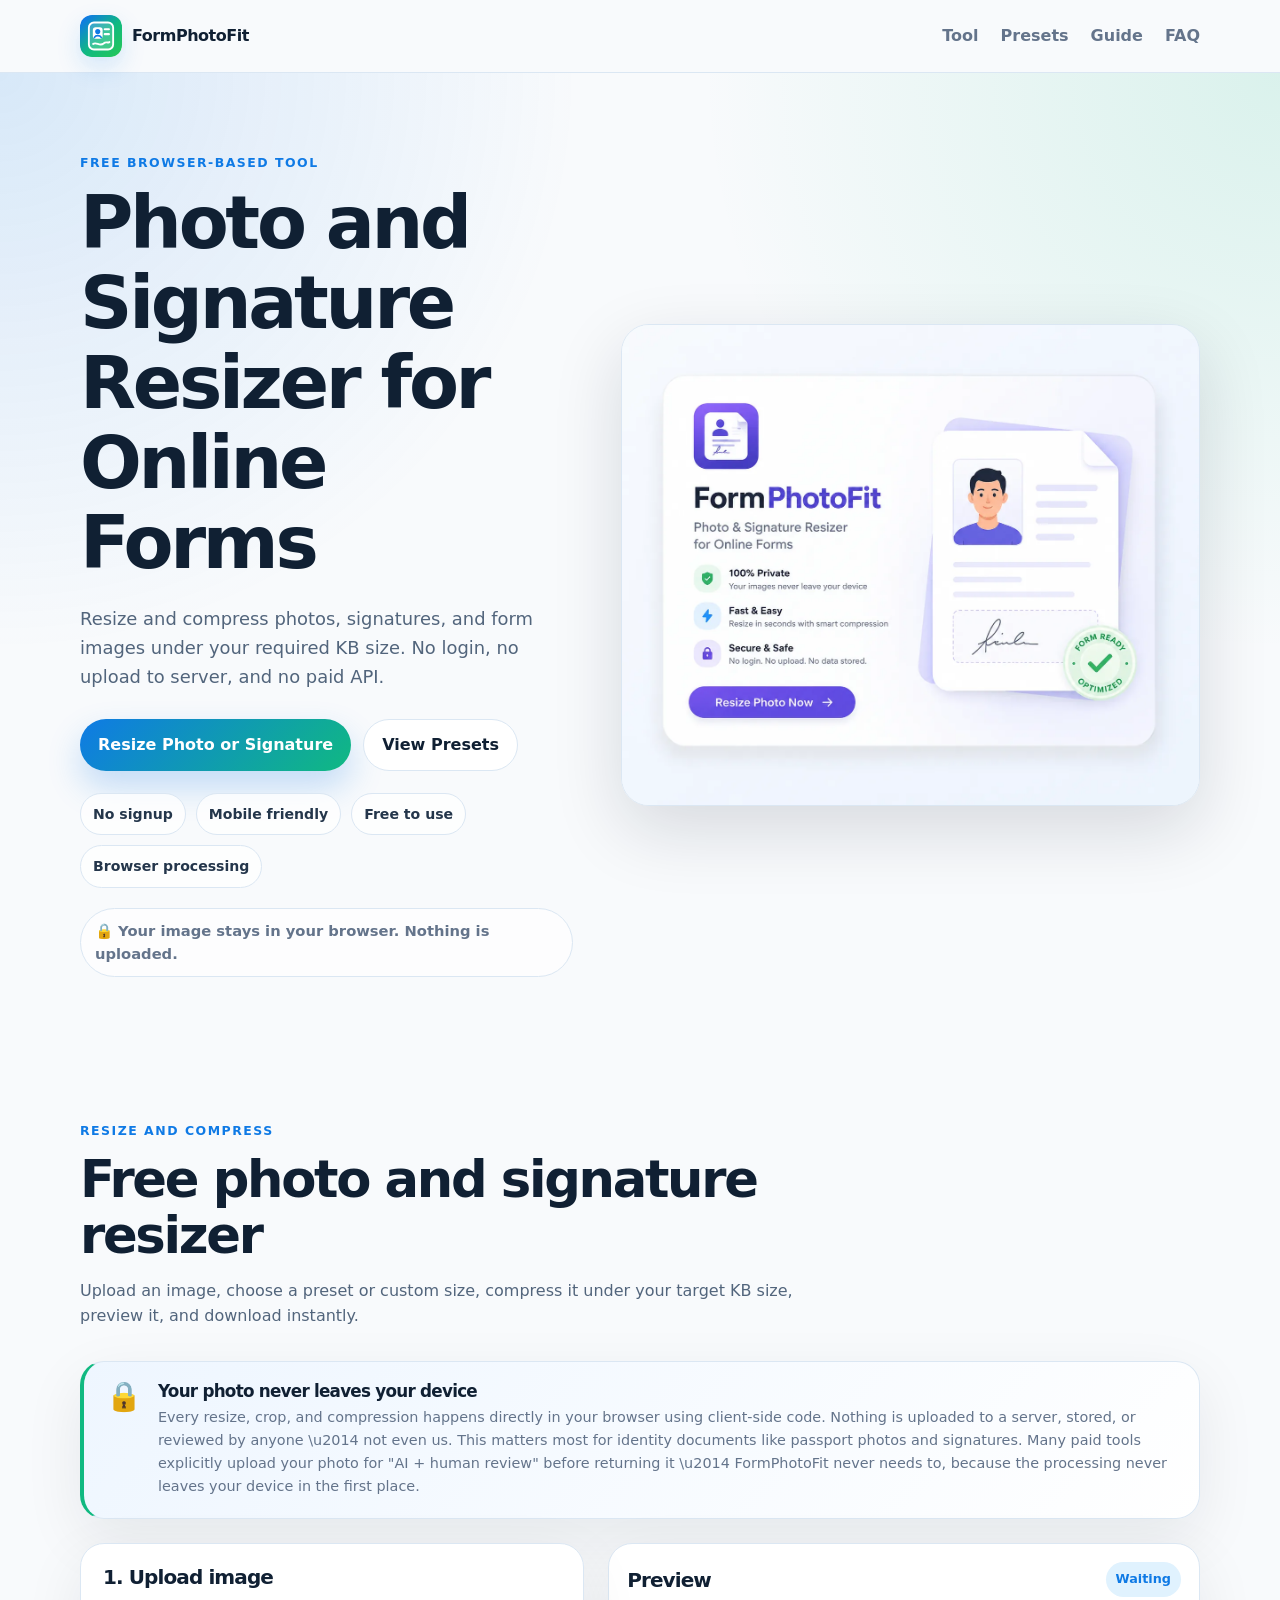
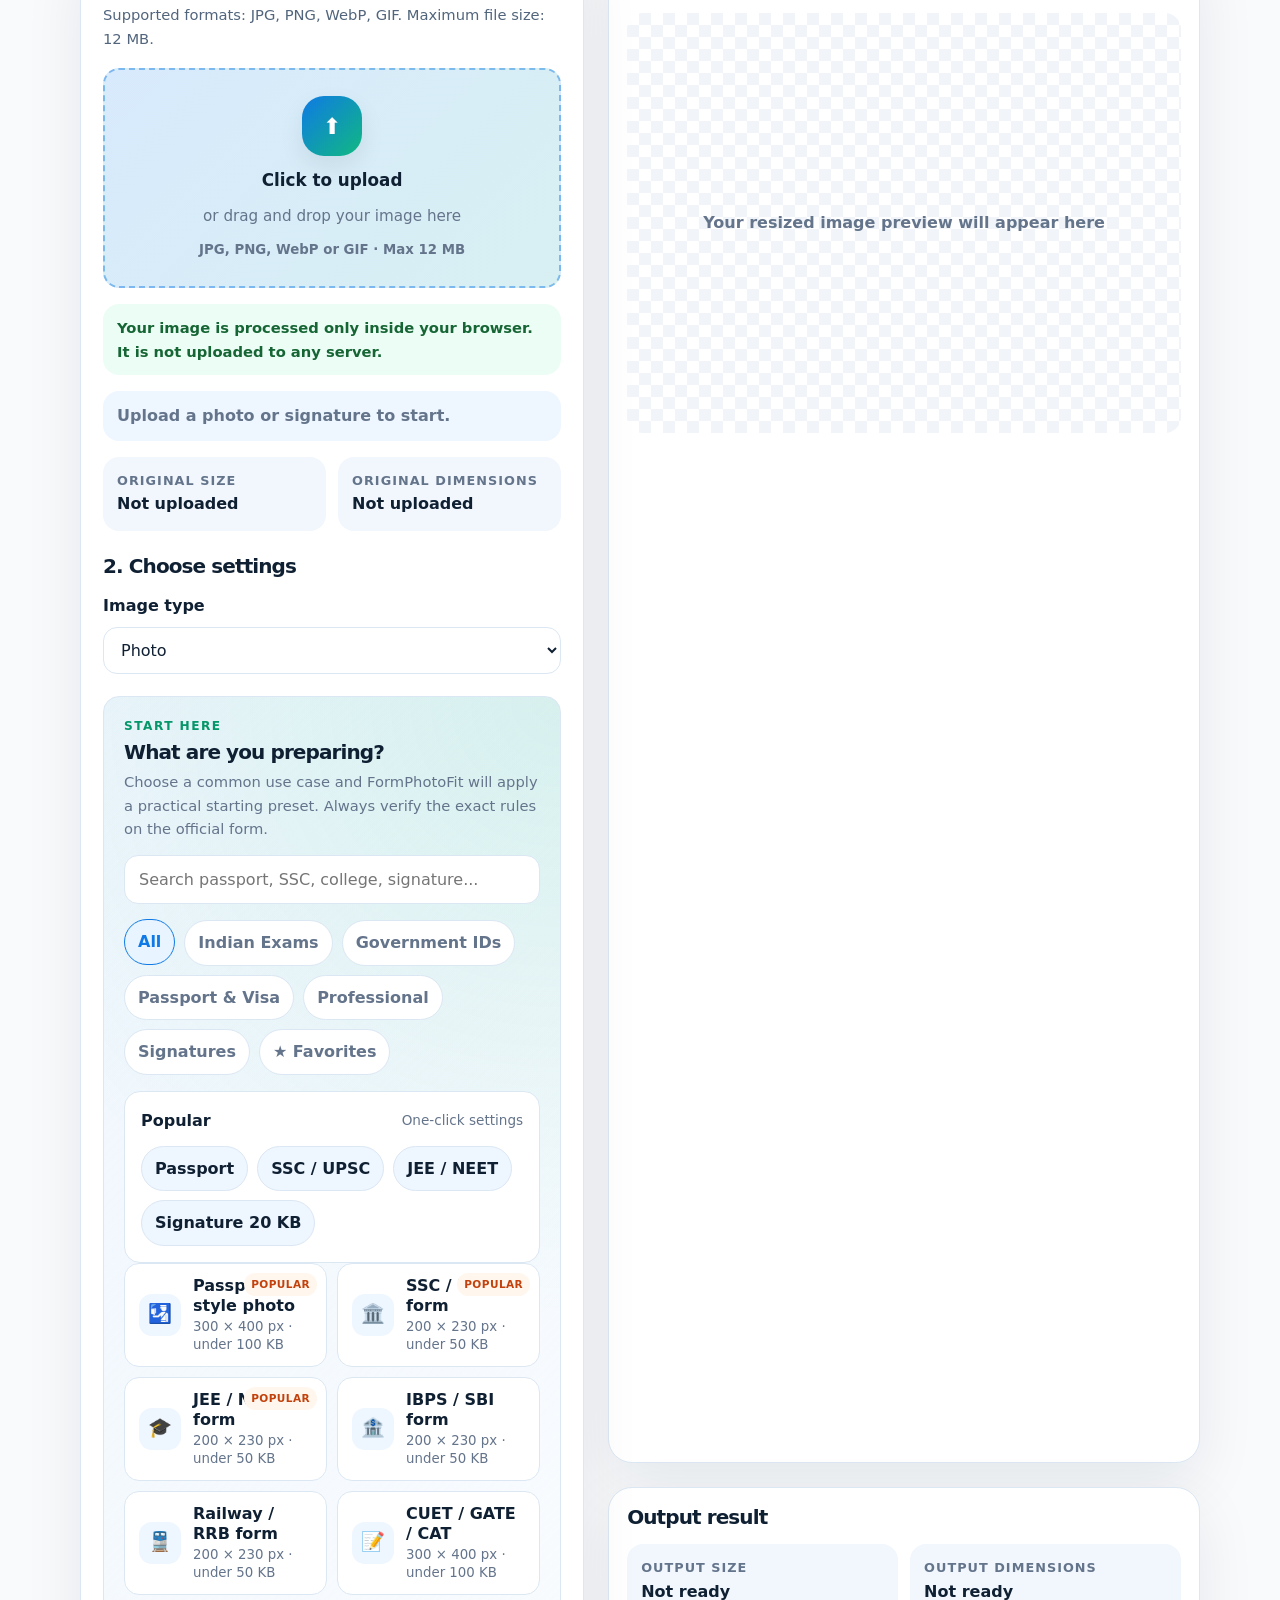
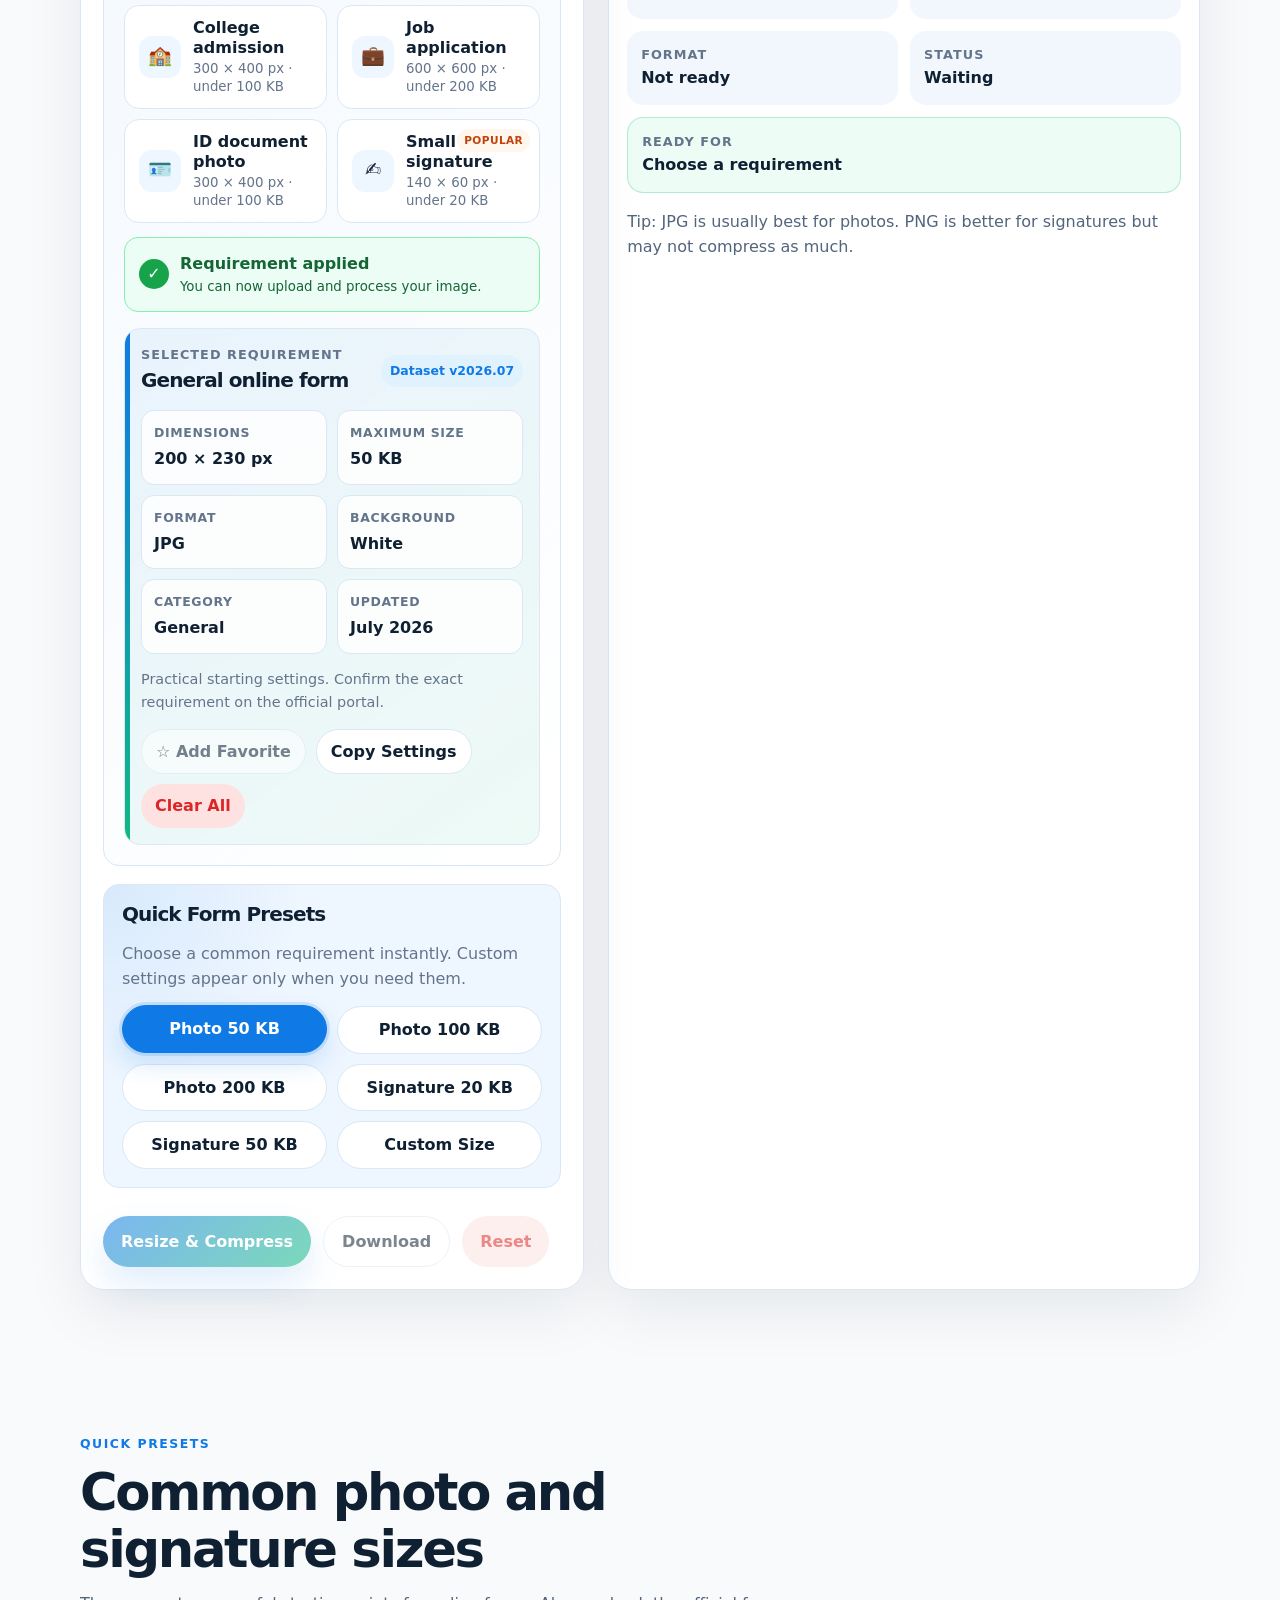
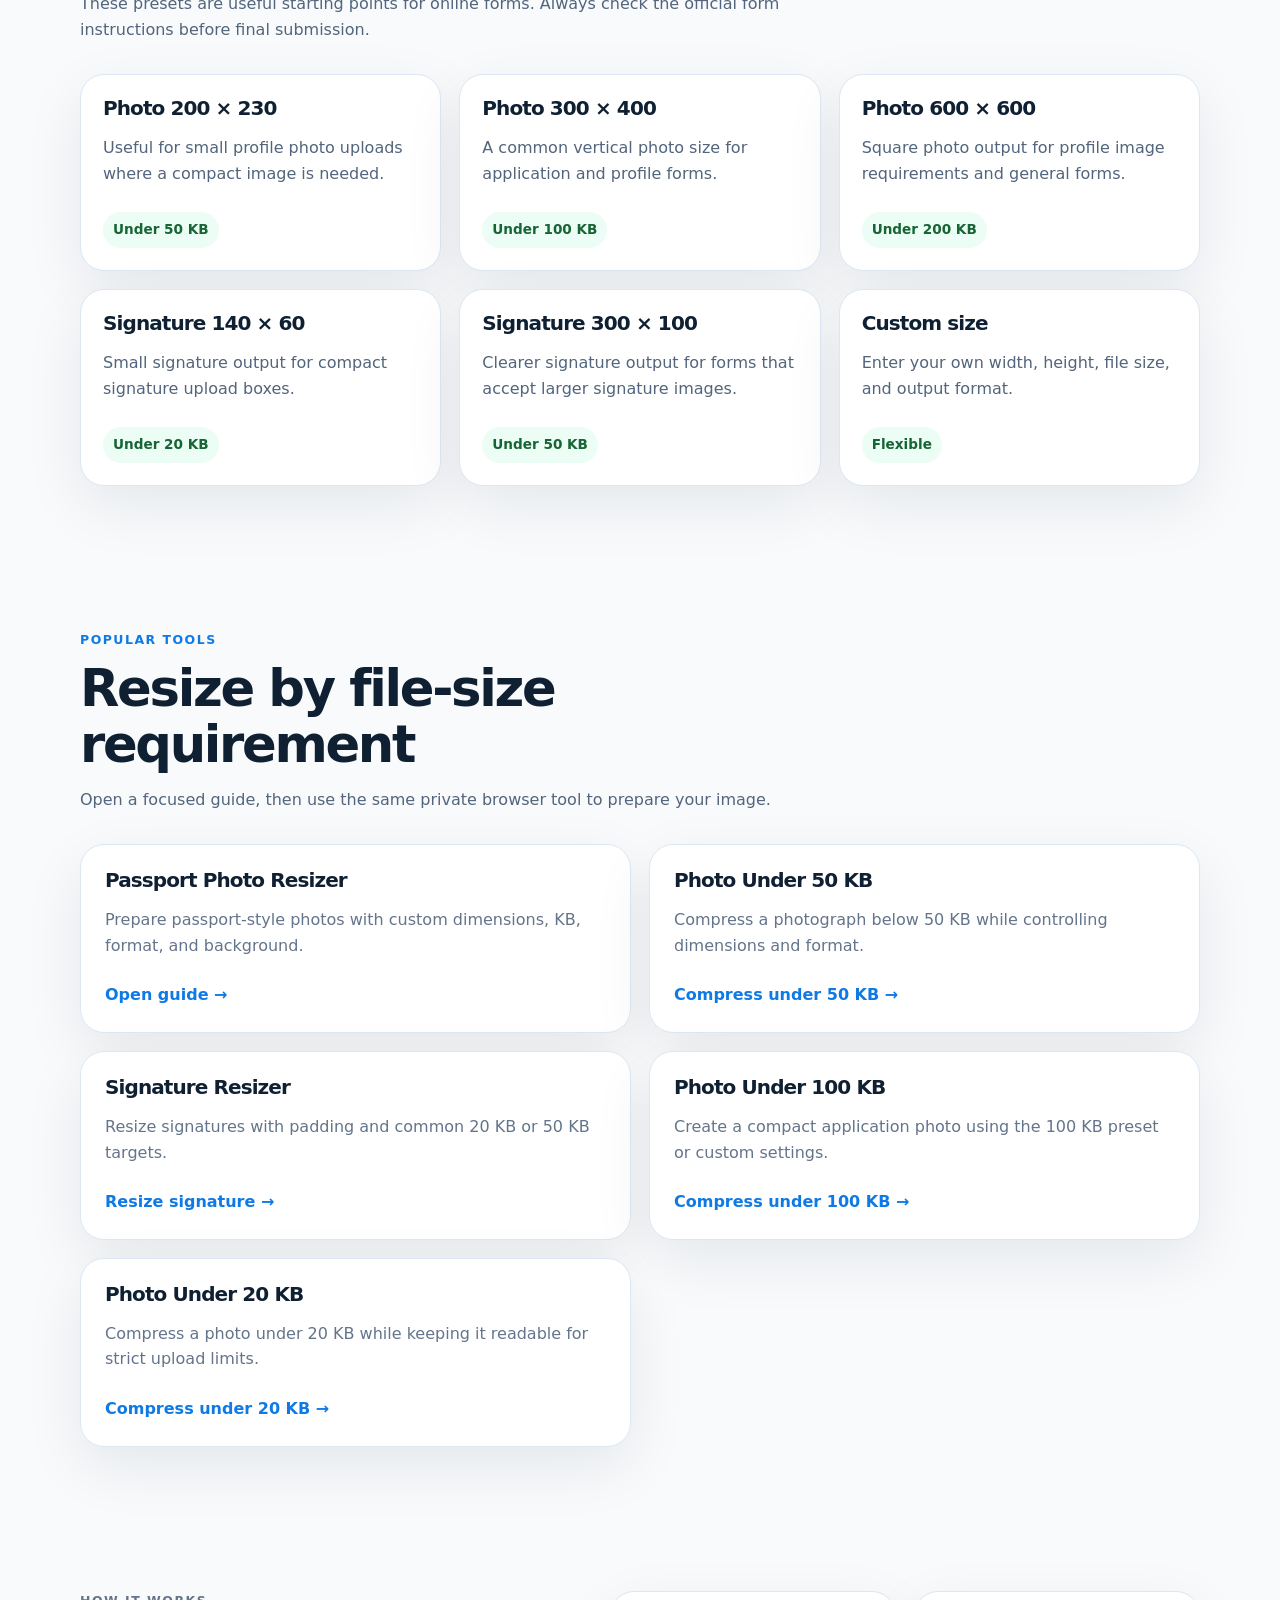
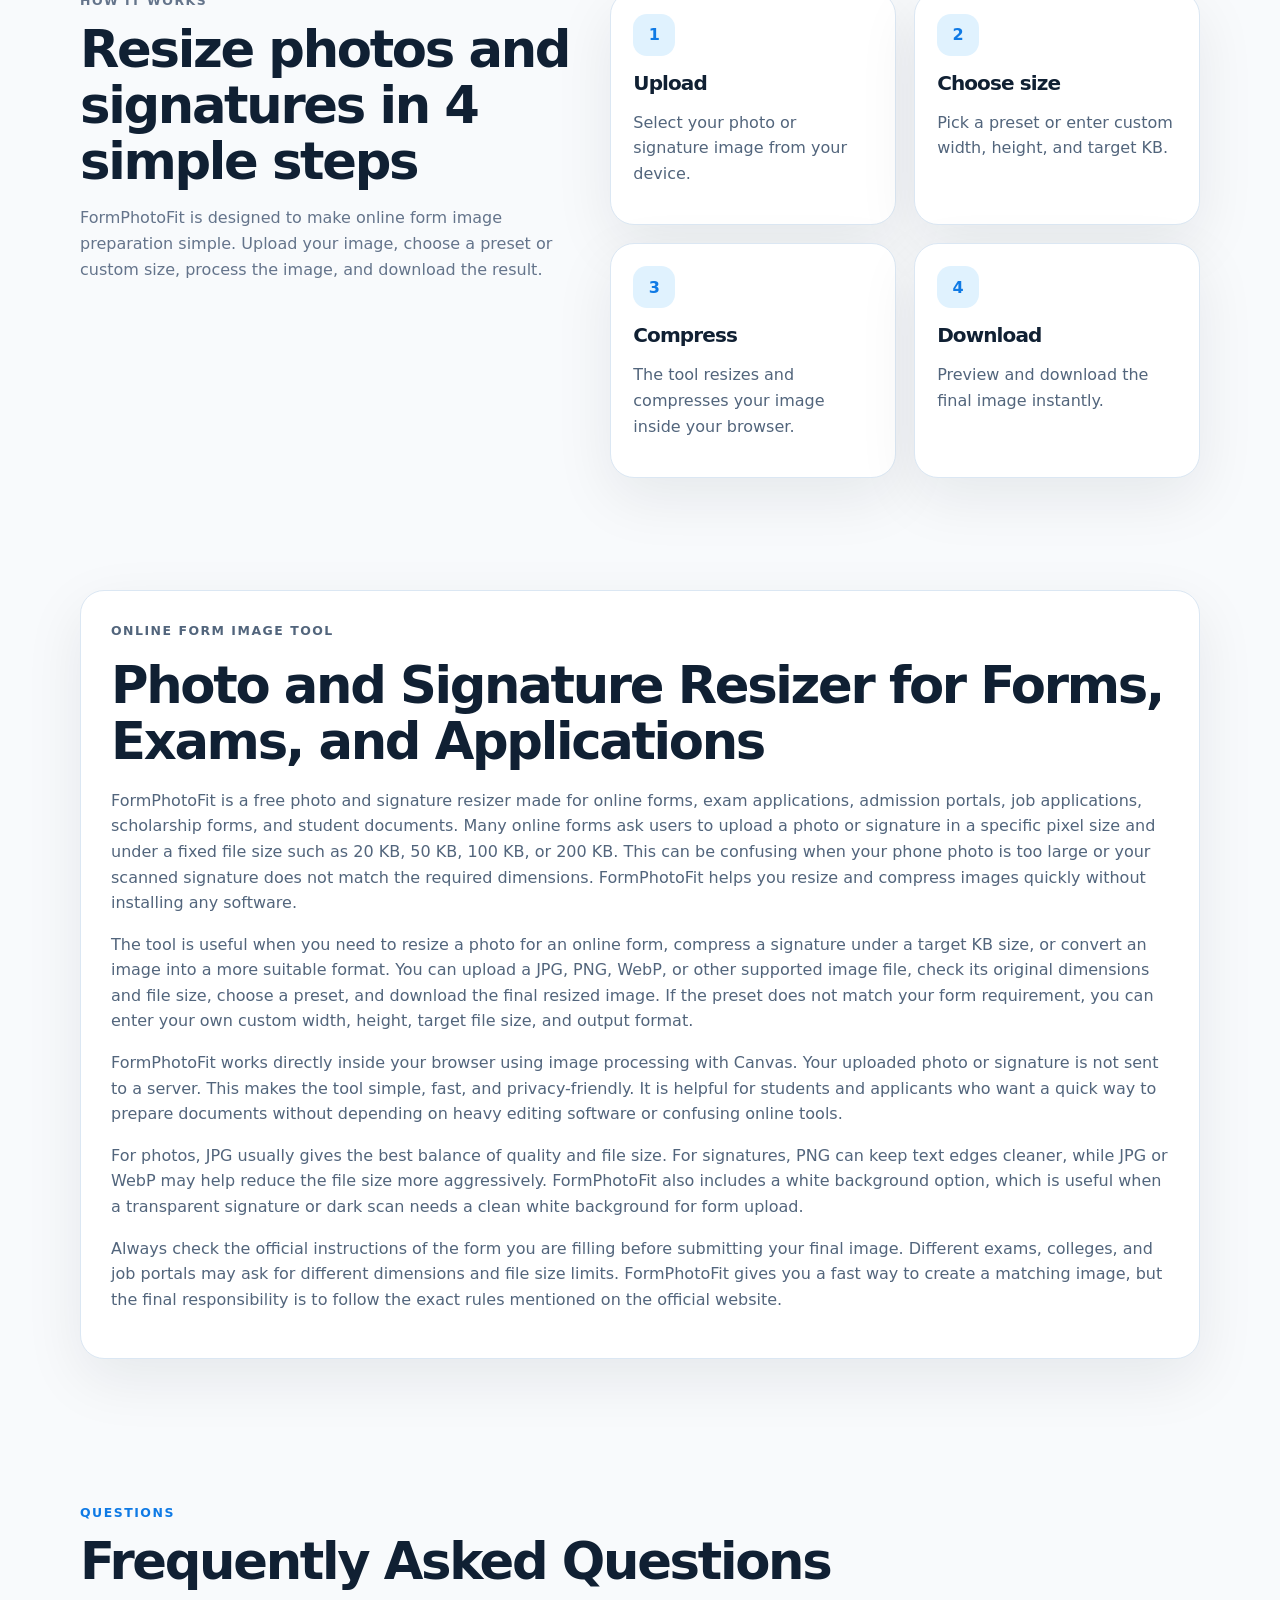
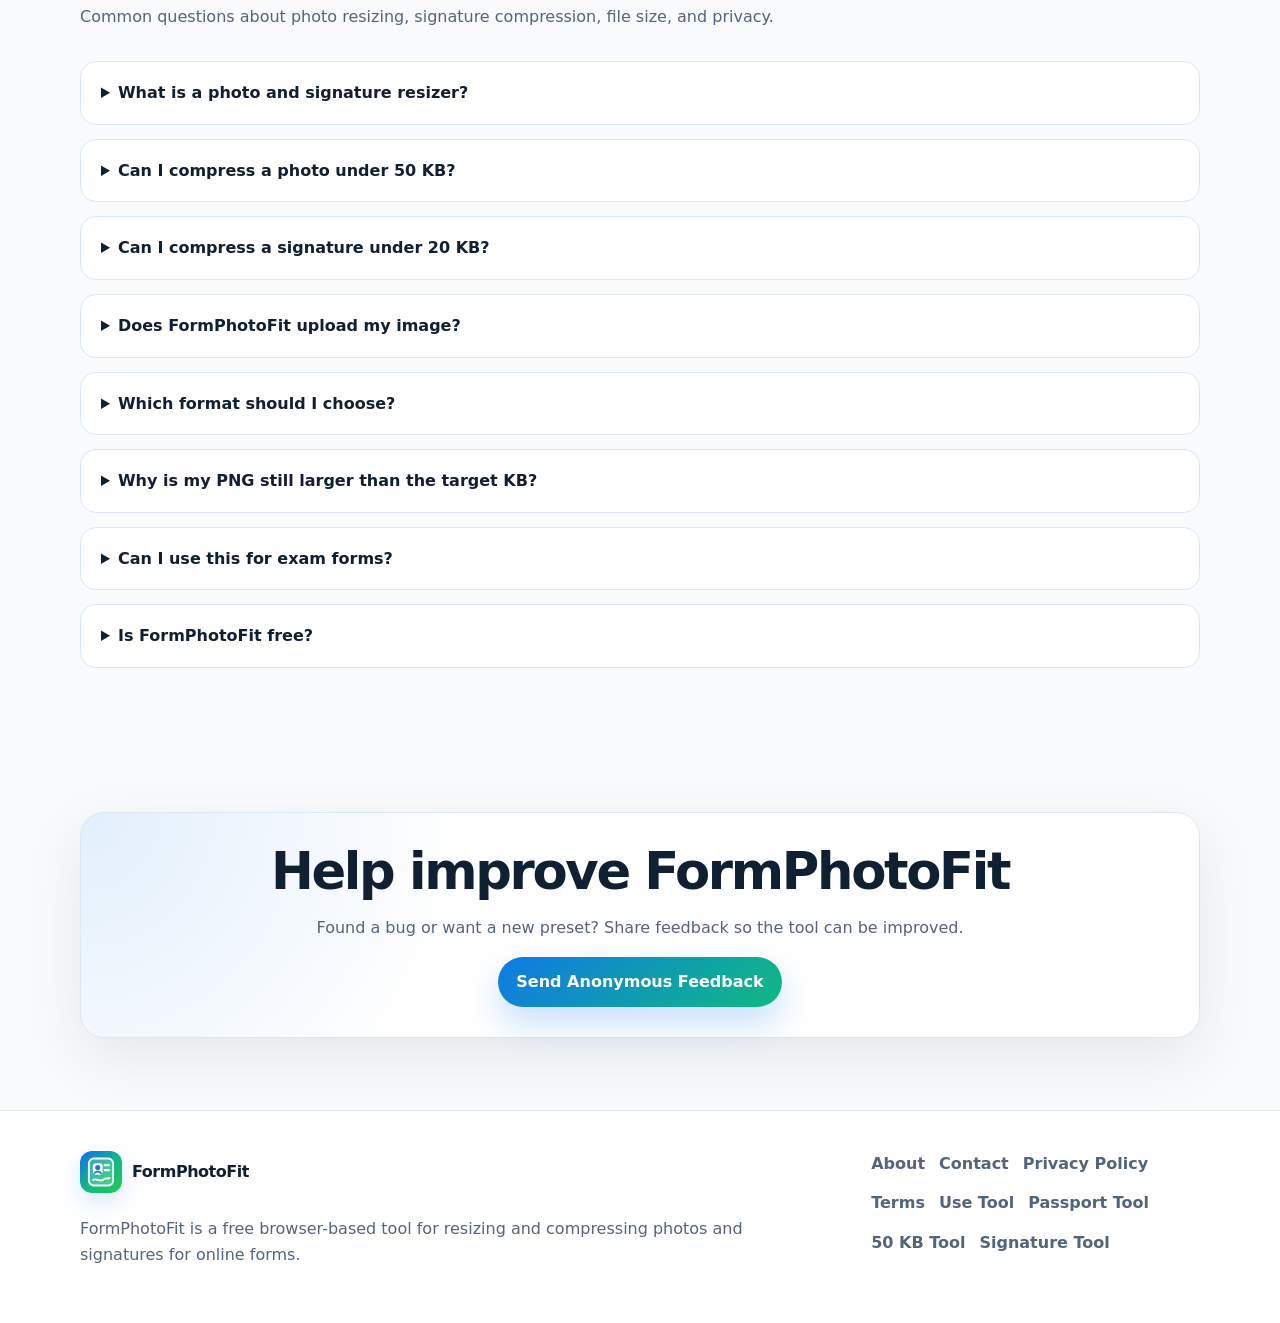
==== commit 8f001029: "Add files via upload" ====
--- a/index.html
+++ b/index.html
@@ -104,6 +104,13 @@
                         Upload an image, choose a preset or custom size, compress it under your target KB size, preview it, and download instantly.
                     </p>
 </div>
+<div class="trust-block card">
+<div class="trust-icon">🔒</div>
+<div class="trust-content">
+<h3>Your photo never leaves your device</h3>
+<p>Every resize, crop, and compression happens directly in your browser using client-side code. Nothing is uploaded to a server, stored, or reviewed by anyone \u2014 not even us. This matters most for identity documents like passport photos and signatures. Many paid tools explicitly upload your photo for "AI + human review" before returning it \u2014 FormPhotoFit never needs to, because the processing never leaves your device in the first place.</p>
+</div>
+</div>
 <div class="tool-layout">
 <div class="tool-panel card">
 <h3>1. Upload image</h3>
--- a/style.css
+++ b/style.css
@@ -1578,3 +1578,12 @@
 .exam-preset-item .exam-spec { color: var(--muted); font-size: 0.76rem; }
 .exam-preset-item[hidden] { display: none; }
 .preset-disclaimer { font-size: 0.76rem; color: var(--muted); margin-top: 6px; }
+
+/* Trust block */
+.trust-block { display: flex; gap: 16px; align-items: flex-start; padding: 20px 22px; margin-bottom: 24px; background: linear-gradient(135deg, var(--surface-soft), var(--surface)); border: 1px solid var(--border); border-left: 4px solid var(--accent); }
+.trust-icon { font-size: 1.8rem; flex-shrink: 0; line-height: 1; }
+.trust-content h3 { margin: 0 0 6px; font-size: 1.05rem; }
+.trust-content p { margin: 0; color: var(--muted); font-size: 0.9rem; line-height: 1.6; }
+@media (max-width: 640px) {
+  .trust-block { flex-direction: column; }
+}
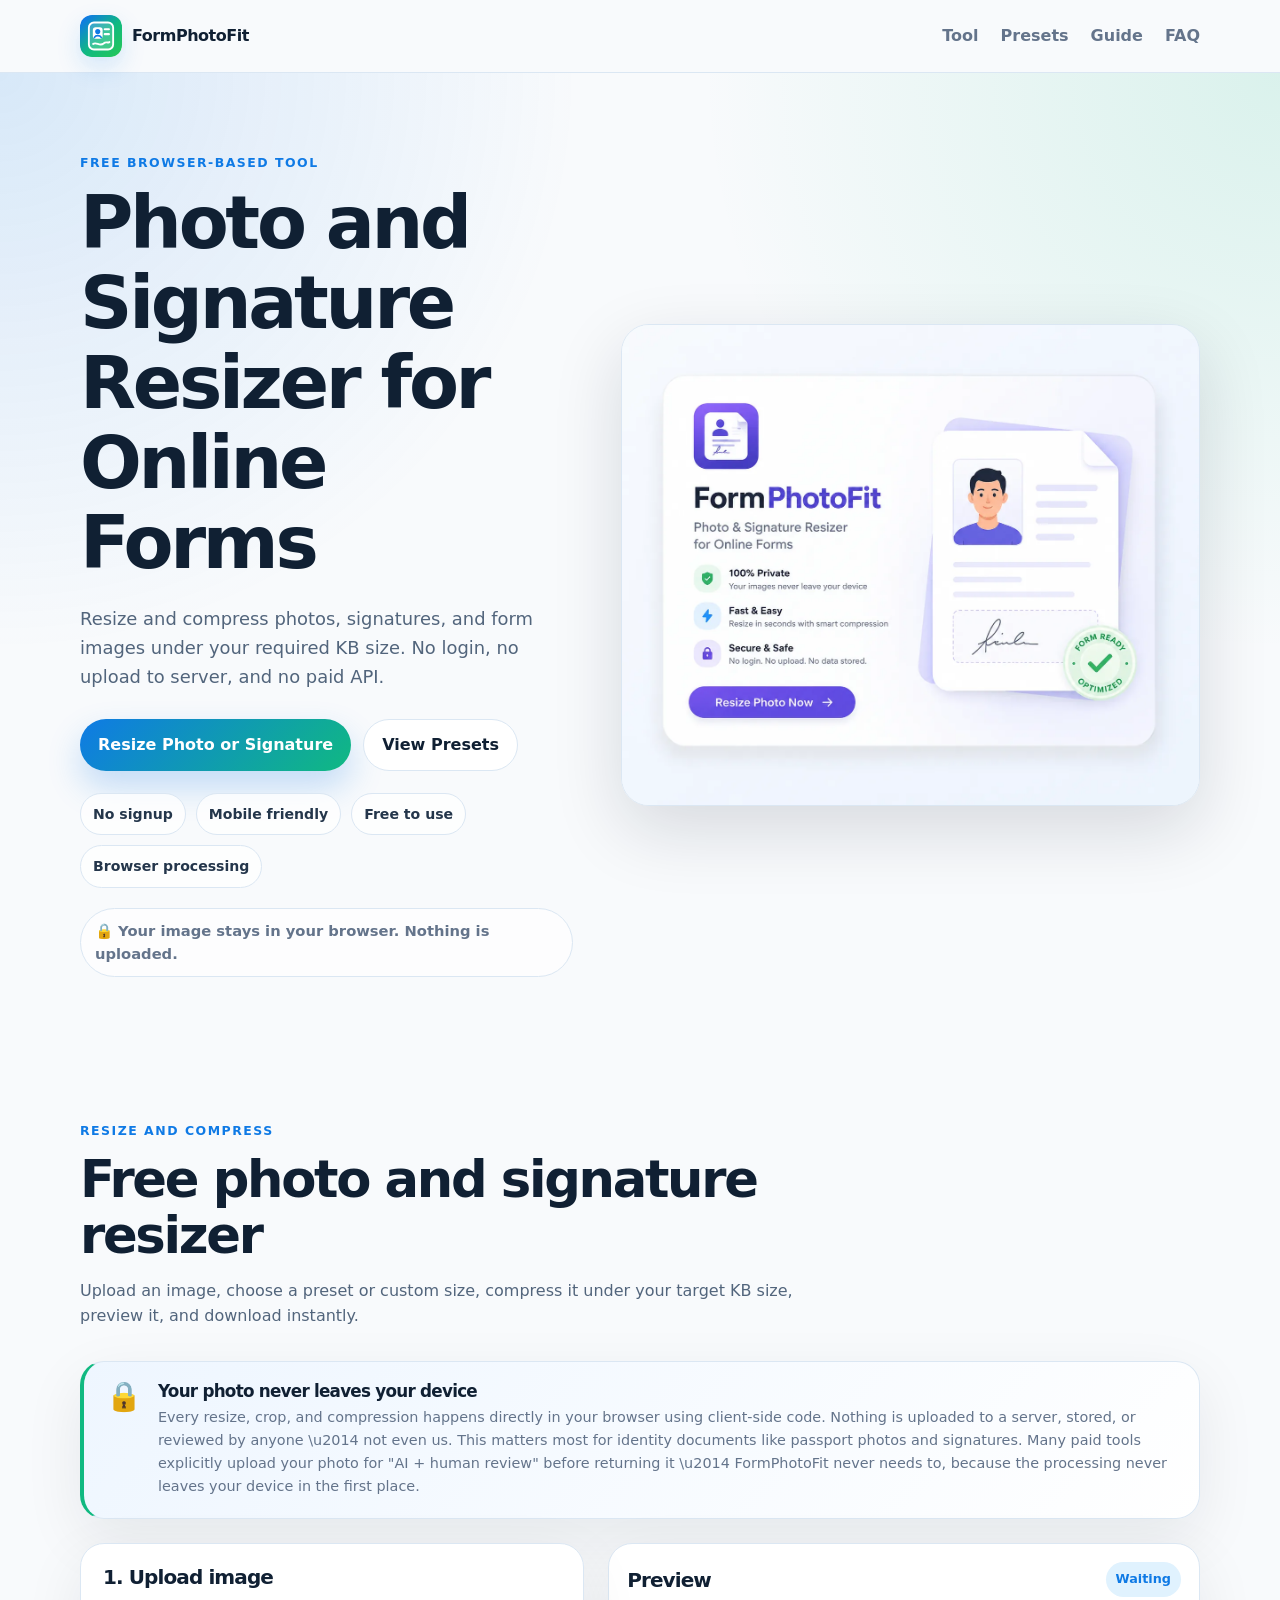
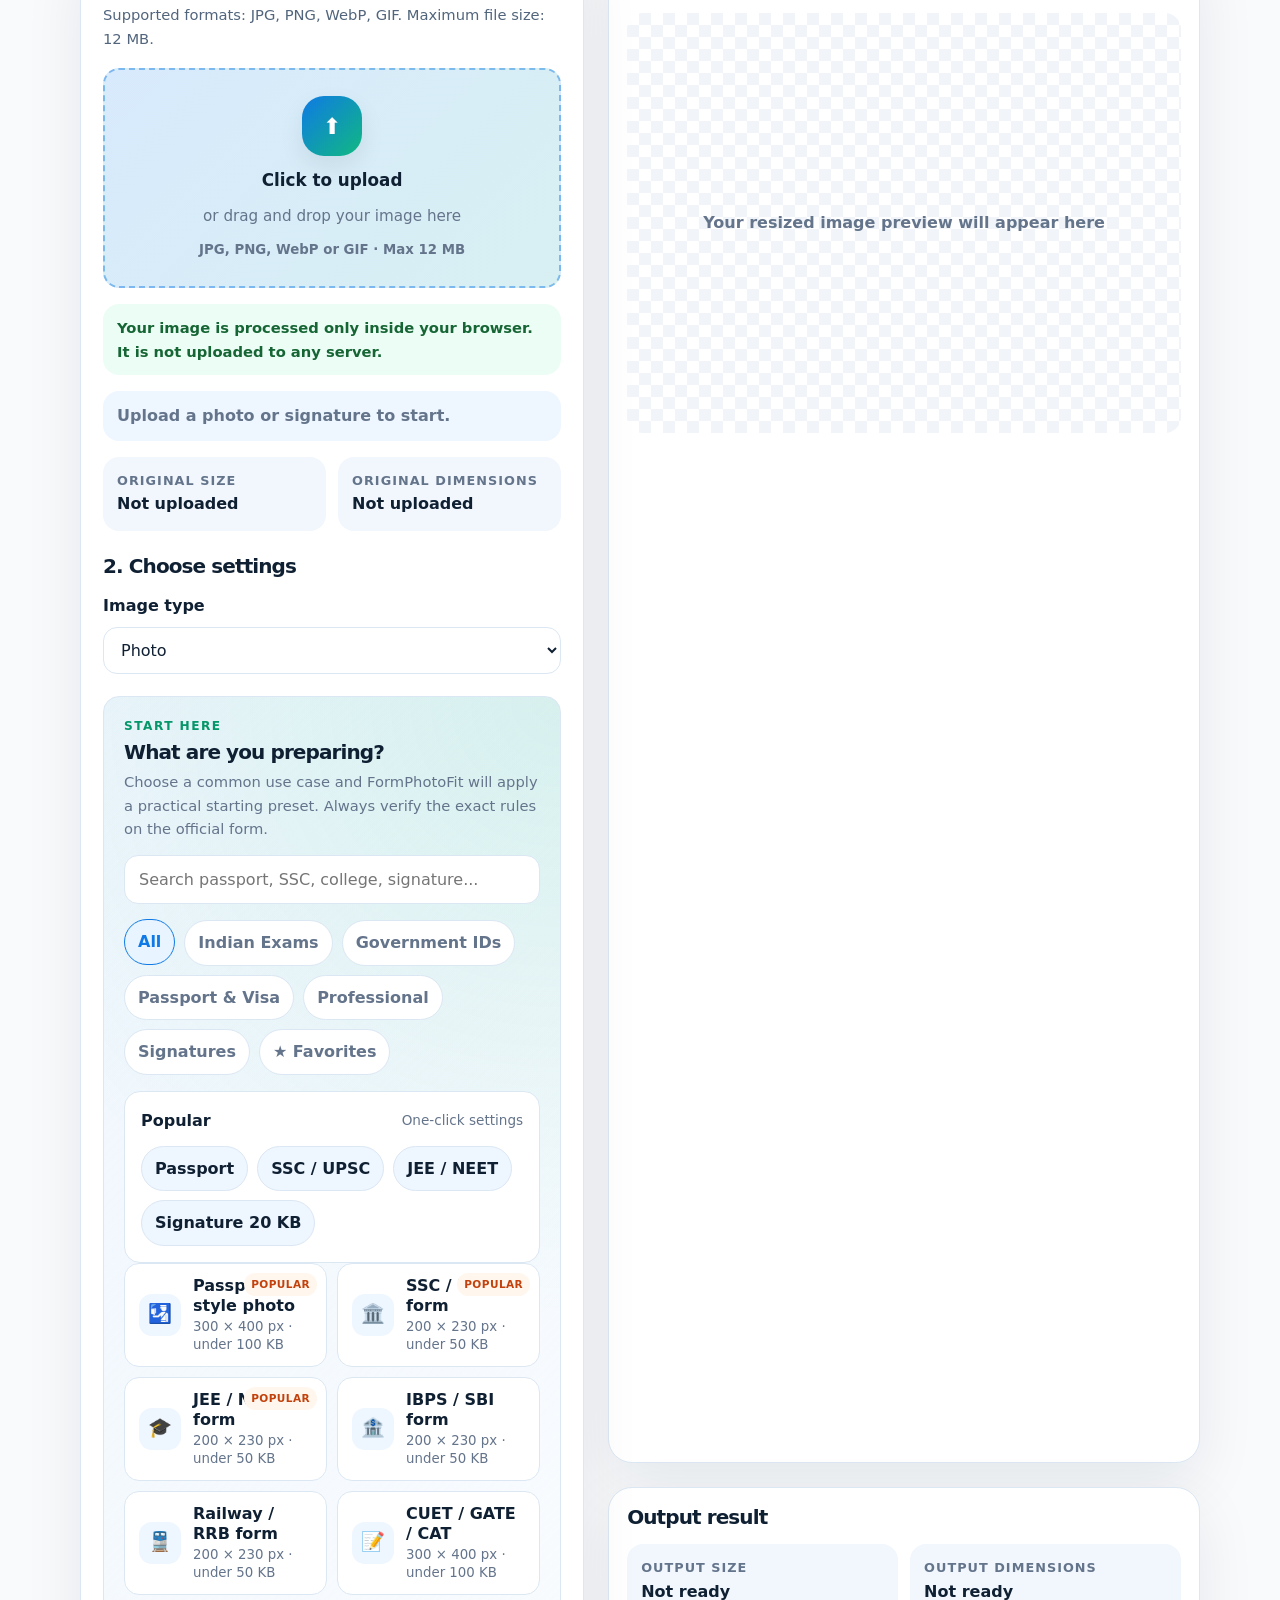
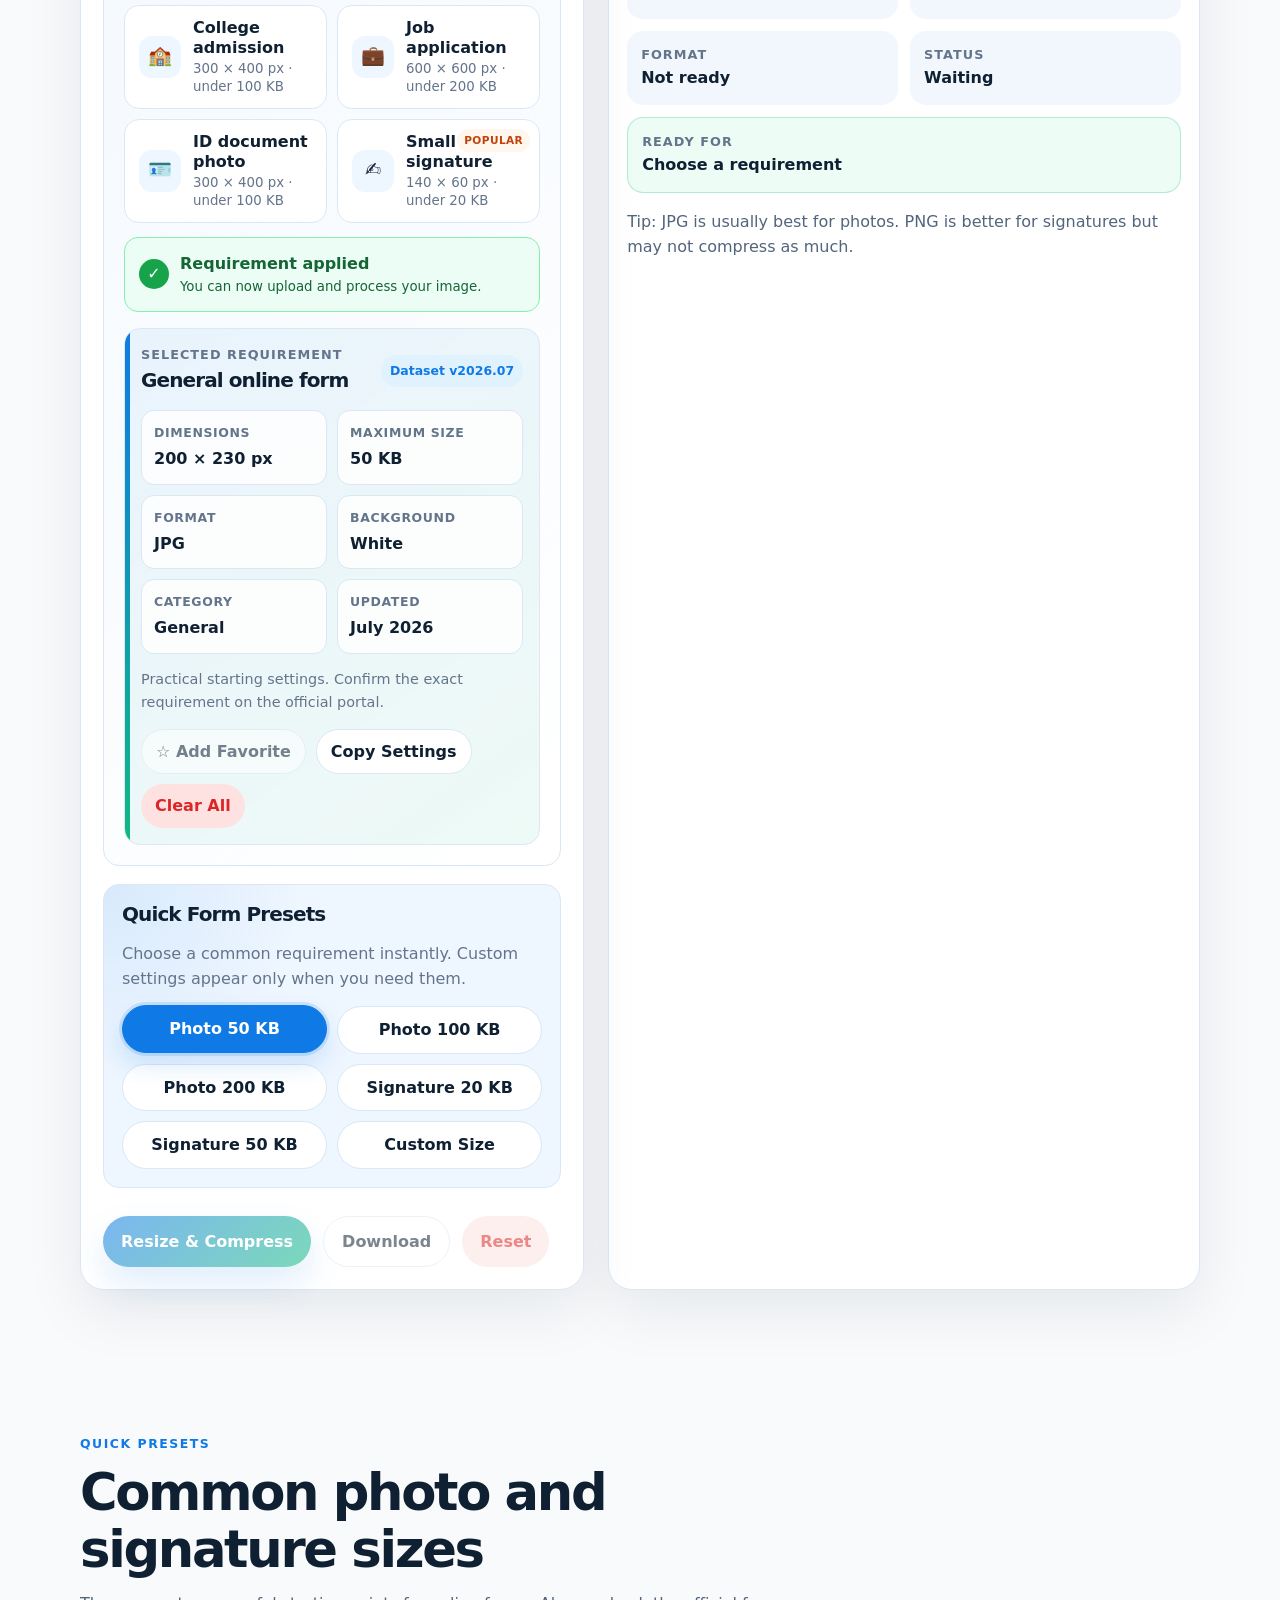
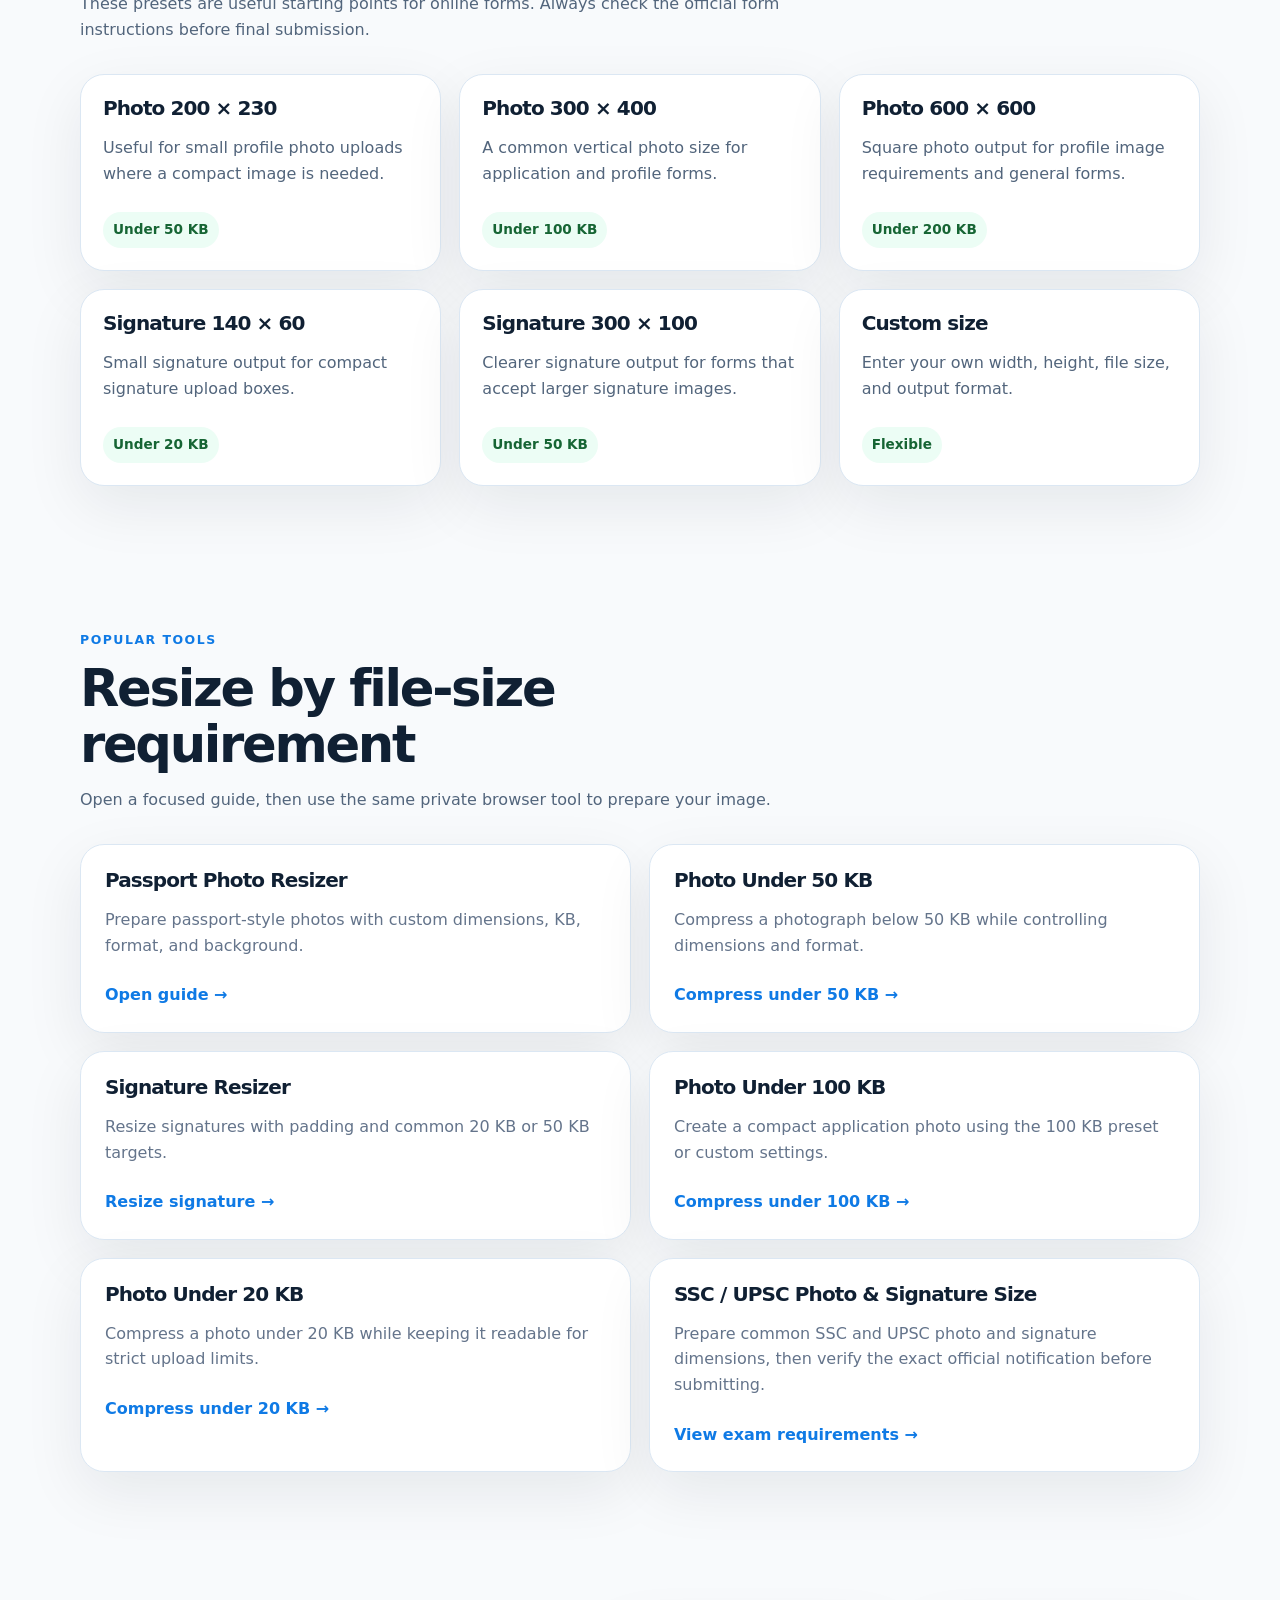
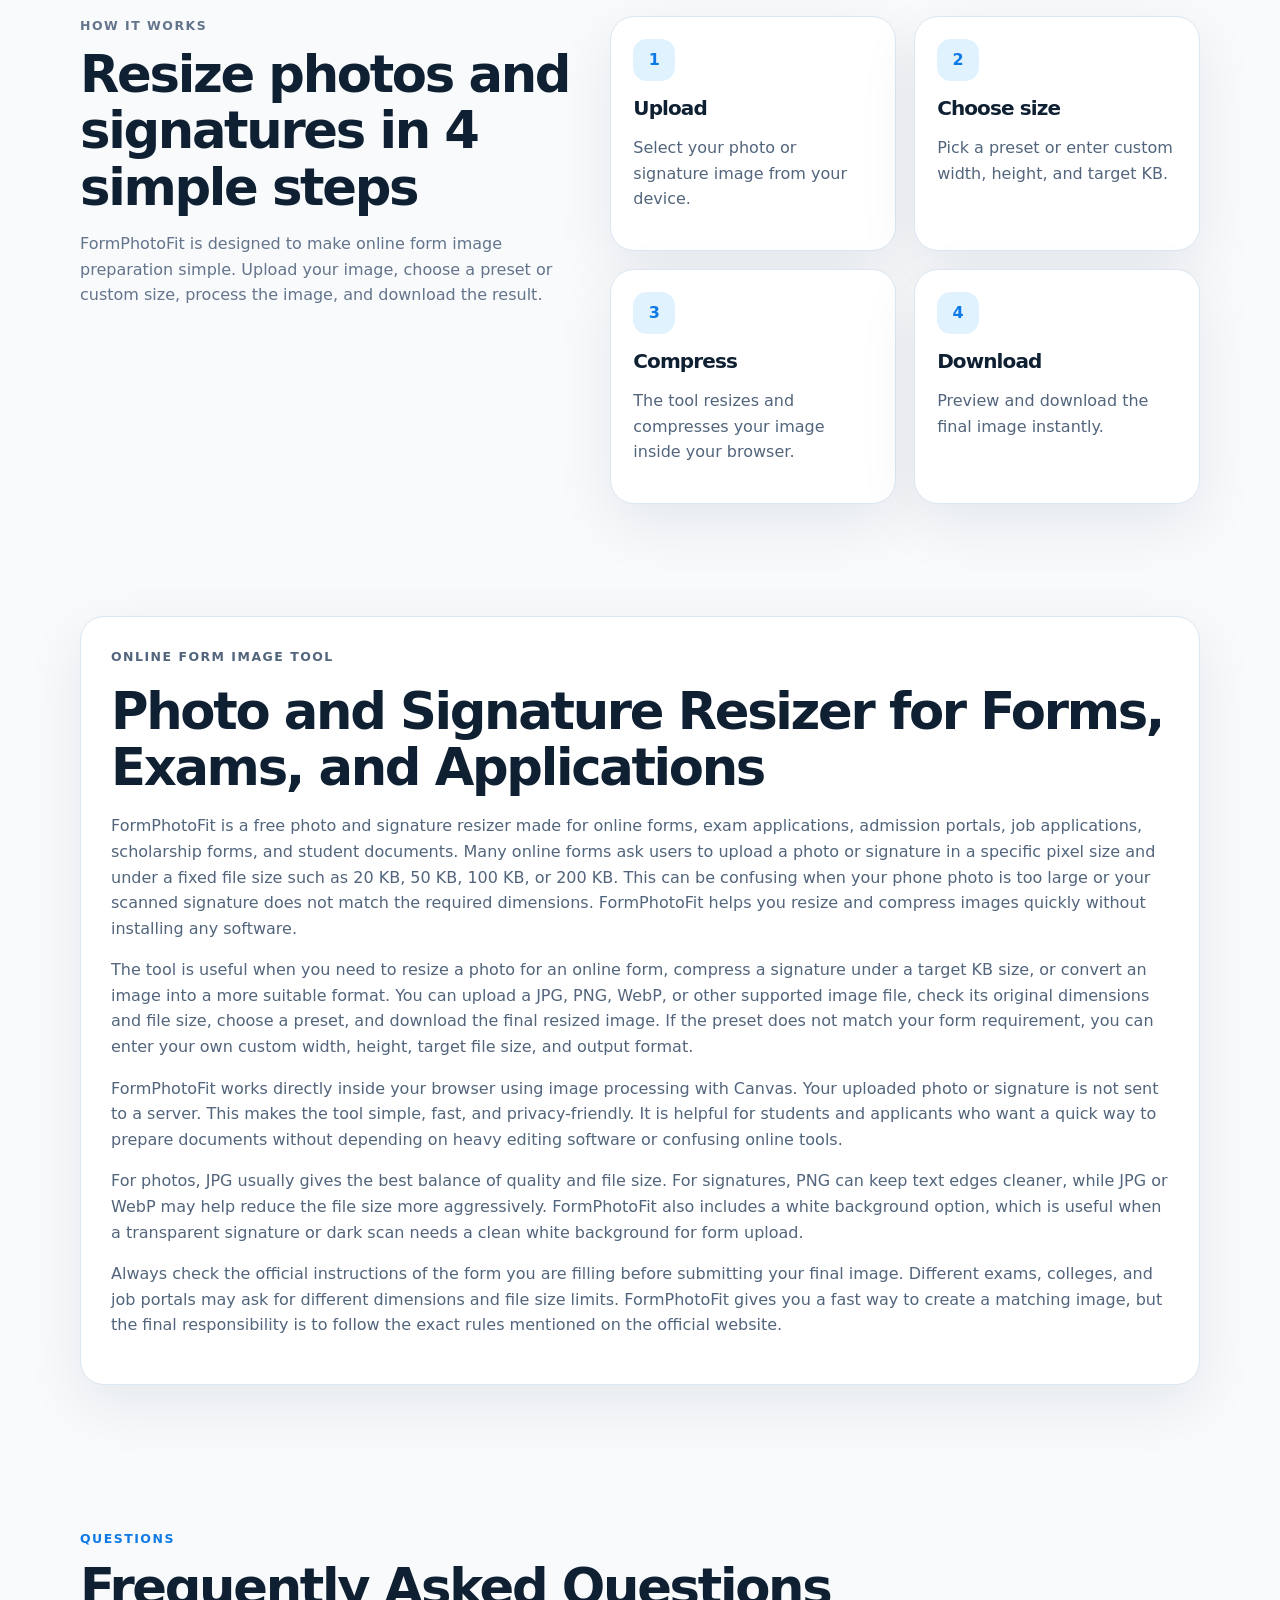
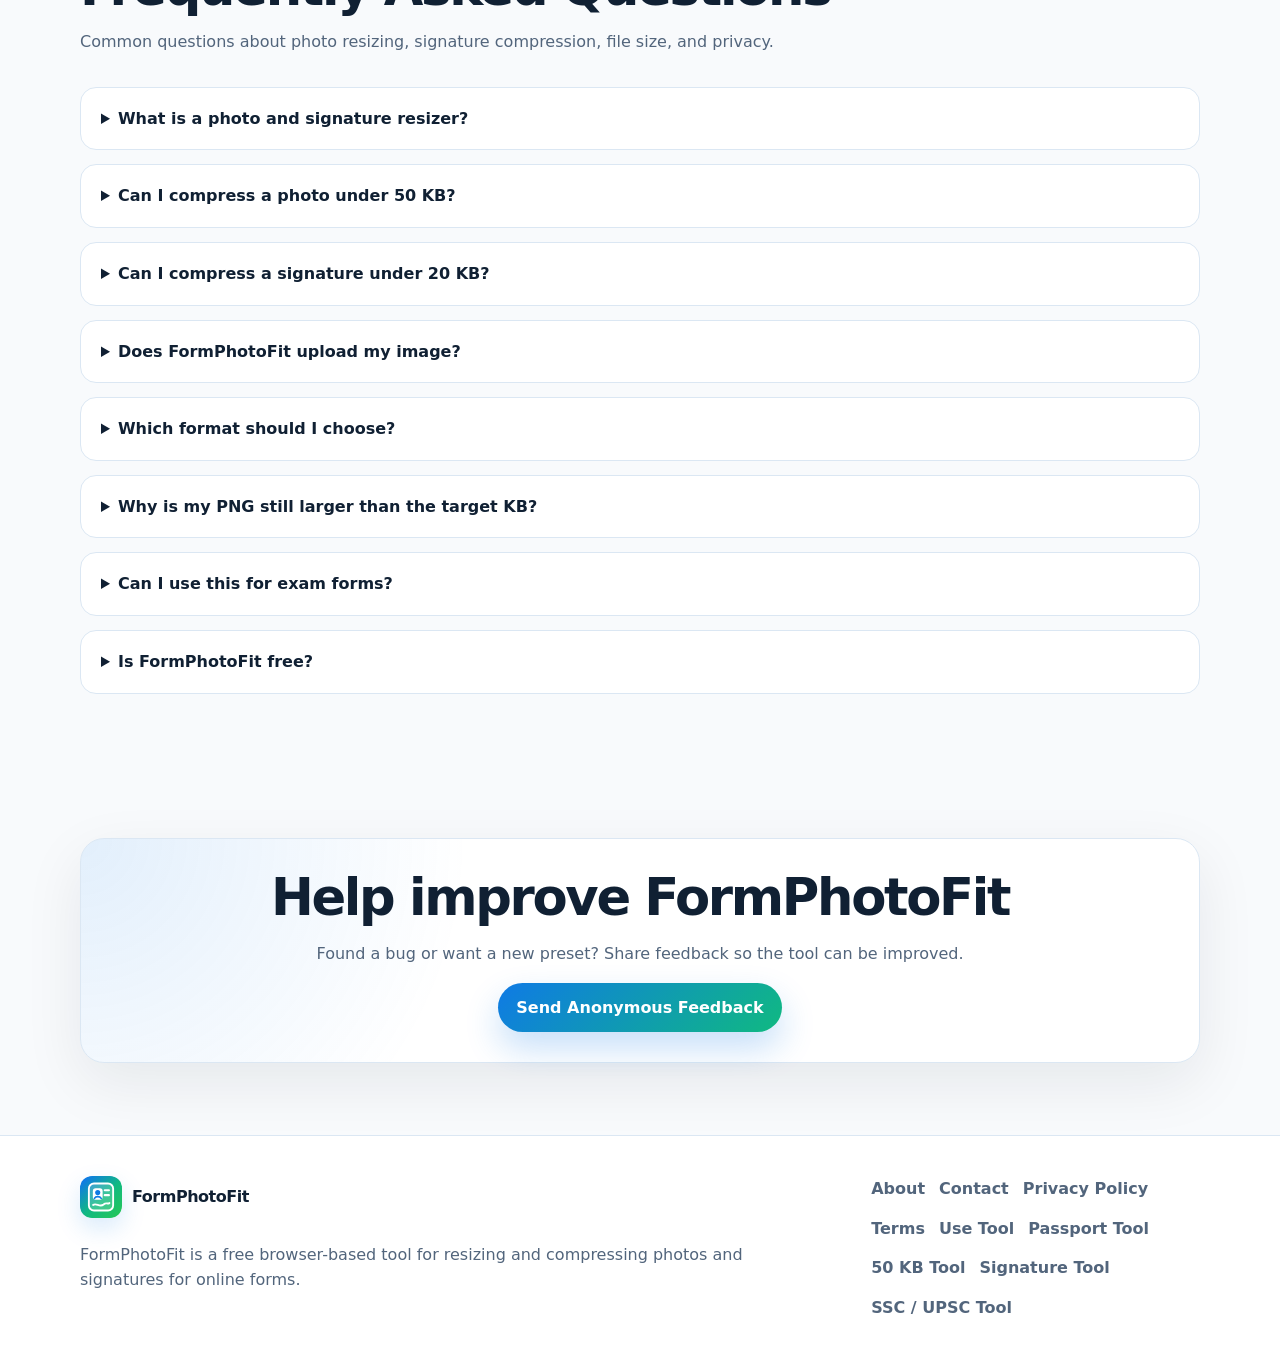
==== commit a4f09648: "Add files via upload" ====
--- a/index.html
+++ b/index.html
@@ -34,7 +34,6 @@
 <link href="/assets/logo.svg?v=1" rel="shortcut icon" type="image/svg+xml"/>
 <link href="style.css" rel="stylesheet"/>
 <script defer="" src="script.js"></script>
-
 <script type="application/ld+json">
         {
             "@context": "https://schema.org",
@@ -56,7 +55,7 @@
 <a class="skip-link" href="#tool">Skip to photo resizer tool</a>
 <header class="site-header">
 <nav aria-label="Main navigation" class="nav container">
-<a aria-label="FormPhotoFit home" class="logo" href="index.html">
+<a aria-label="FormPhotoFit home" class="logo" href="/">
 <img alt="FormPhotoFit logo" class="logo-img" src="assets/logo.svg"/>
 <span>FormPhotoFit</span>
 </a>
@@ -66,7 +65,6 @@
 <a href="#guide">Guide</a>
 <a href="#faq">FAQ</a>
 </div>
-
 </nav>
 </header>
 <main>
@@ -470,7 +468,7 @@
 </div>
 </div>
 </section>
-<section class="section resource-section" id="popular-tools"><div class="container"><div class="section-heading"><p class="eyebrow">Popular tools</p><h2>Resize by file-size requirement</h2><p>Open a focused guide, then use the same private browser tool to prepare your image.</p></div><div class="resource-grid"><article class="resource-card card"><h3>Passport Photo Resizer</h3><p>Prepare passport-style photos with custom dimensions, KB, format, and background.</p><a class="text-link" href="passport-photo-resizer.html">Open guide →</a></article><article class="resource-card card"><h3>Photo Under 50 KB</h3><p>Compress a photograph below 50 KB while controlling dimensions and format.</p><a class="text-link" href="photo-under-50kb.html">Compress under 50 KB →</a></article><article class="resource-card card"><h3>Signature Resizer</h3><p>Resize signatures with padding and common 20 KB or 50 KB targets.</p><a class="text-link" href="signature-resizer.html">Resize signature →</a></article><article class="resource-card card"><h3>Photo Under 100 KB</h3><p>Create a compact application photo using the 100 KB preset or custom settings.</p><a class="text-link" href="photo-under-100kb.html">Compress under 100 KB →</a></article><article class="resource-card card"><h3>Photo Under 20 KB</h3><p>Compress a photo under 20 KB while keeping it readable for strict upload limits.</p><a class="text-link" href="photo-under-20kb.html">Compress under 20 KB →</a></article></div></div></section><section class="section guide-section" id="guide">
+<section class="section resource-section" id="popular-tools"><div class="container"><div class="section-heading"><p class="eyebrow">Popular tools</p><h2>Resize by file-size requirement</h2><p>Open a focused guide, then use the same private browser tool to prepare your image.</p></div><div class="resource-grid"><article class="resource-card card"><h3>Passport Photo Resizer</h3><p>Prepare passport-style photos with custom dimensions, KB, format, and background.</p><a class="text-link" href="passport-photo-resizer.html">Open guide →</a></article><article class="resource-card card"><h3>Photo Under 50 KB</h3><p>Compress a photograph below 50 KB while controlling dimensions and format.</p><a class="text-link" href="photo-under-50kb.html">Compress under 50 KB →</a></article><article class="resource-card card"><h3>Signature Resizer</h3><p>Resize signatures with padding and common 20 KB or 50 KB targets.</p><a class="text-link" href="signature-resizer.html">Resize signature →</a></article><article class="resource-card card"><h3>Photo Under 100 KB</h3><p>Create a compact application photo using the 100 KB preset or custom settings.</p><a class="text-link" href="photo-under-100kb.html">Compress under 100 KB →</a></article><article class="resource-card card"><h3>Photo Under 20 KB</h3><p>Compress a photo under 20 KB while keeping it readable for strict upload limits.</p><a class="text-link" href="photo-under-20kb.html">Compress under 20 KB →</a></article><article class="resource-card card"><h3>SSC / UPSC Photo &amp; Signature Size</h3><p>Prepare common SSC and UPSC photo and signature dimensions, then verify the exact official notification before submitting.</p><a class="text-link" href="ssc-photo-signature-size.html">View exam requirements →</a></article></div></div></section><section class="section guide-section" id="guide">
 <div class="container guide-grid">
 <div>
 <p class="eyebrow">How it works</p>
@@ -610,7 +608,7 @@
 <footer class="site-footer">
 <div class="container footer-content">
 <div>
-<a class="logo footer-logo" href="index.html">
+<a class="logo footer-logo" href="/">
 <img alt="FormPhotoFit logo" class="logo-img" src="assets/logo.svg"/>
 <span>FormPhotoFit</span>
 </a>
@@ -624,7 +622,7 @@
 <a href="privacy.html">Privacy Policy</a>
 <a href="terms.html">Terms</a>
 <a href="#tool">Use Tool</a>
-<a href="passport-photo-resizer.html">Passport Tool</a><a href="photo-under-50kb.html">50 KB Tool</a><a href="signature-resizer.html">Signature Tool</a></div>
+<a href="passport-photo-resizer.html">Passport Tool</a><a href="photo-under-50kb.html">50 KB Tool</a><a href="signature-resizer.html">Signature Tool</a><a href="ssc-photo-signature-size.html">SSC / UPSC Tool</a></div>
 </div>
 </footer>
 <div aria-live="polite" class="toast-message" id="toastMessage" role="status"></div>
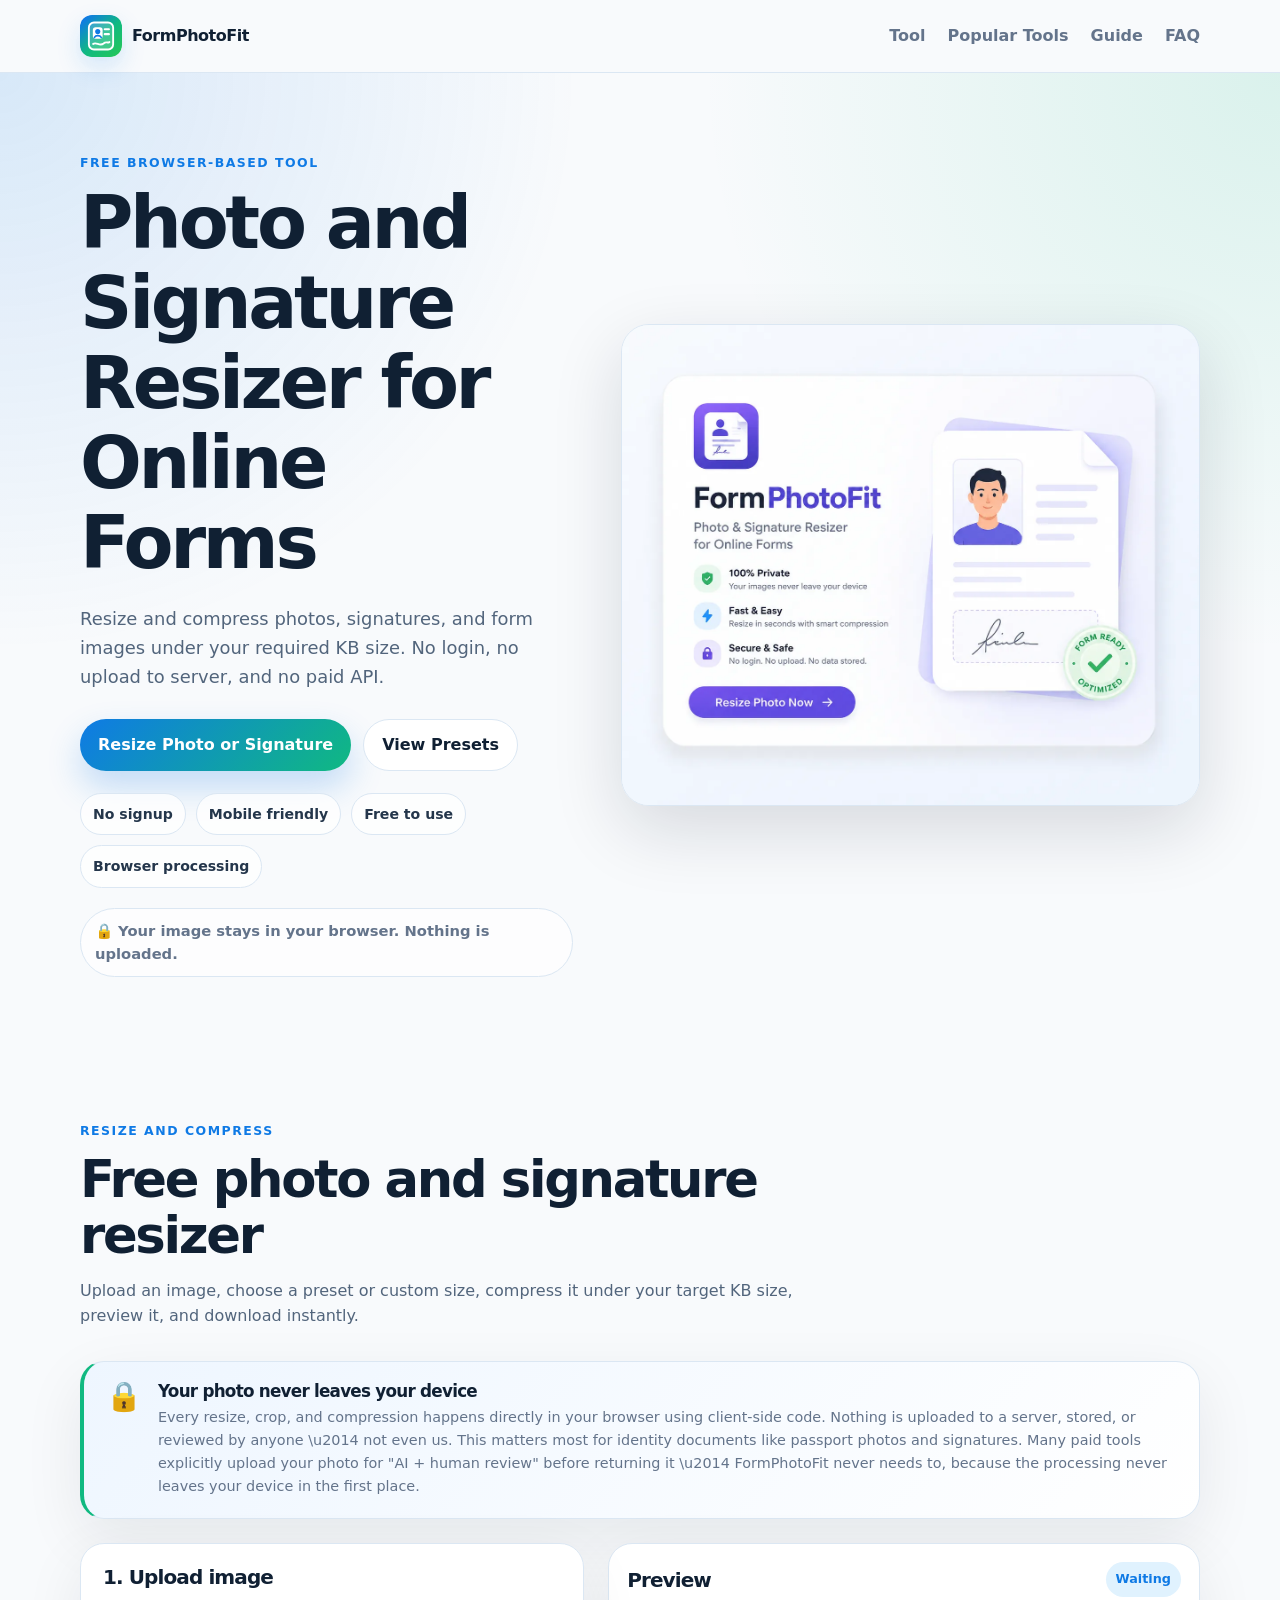
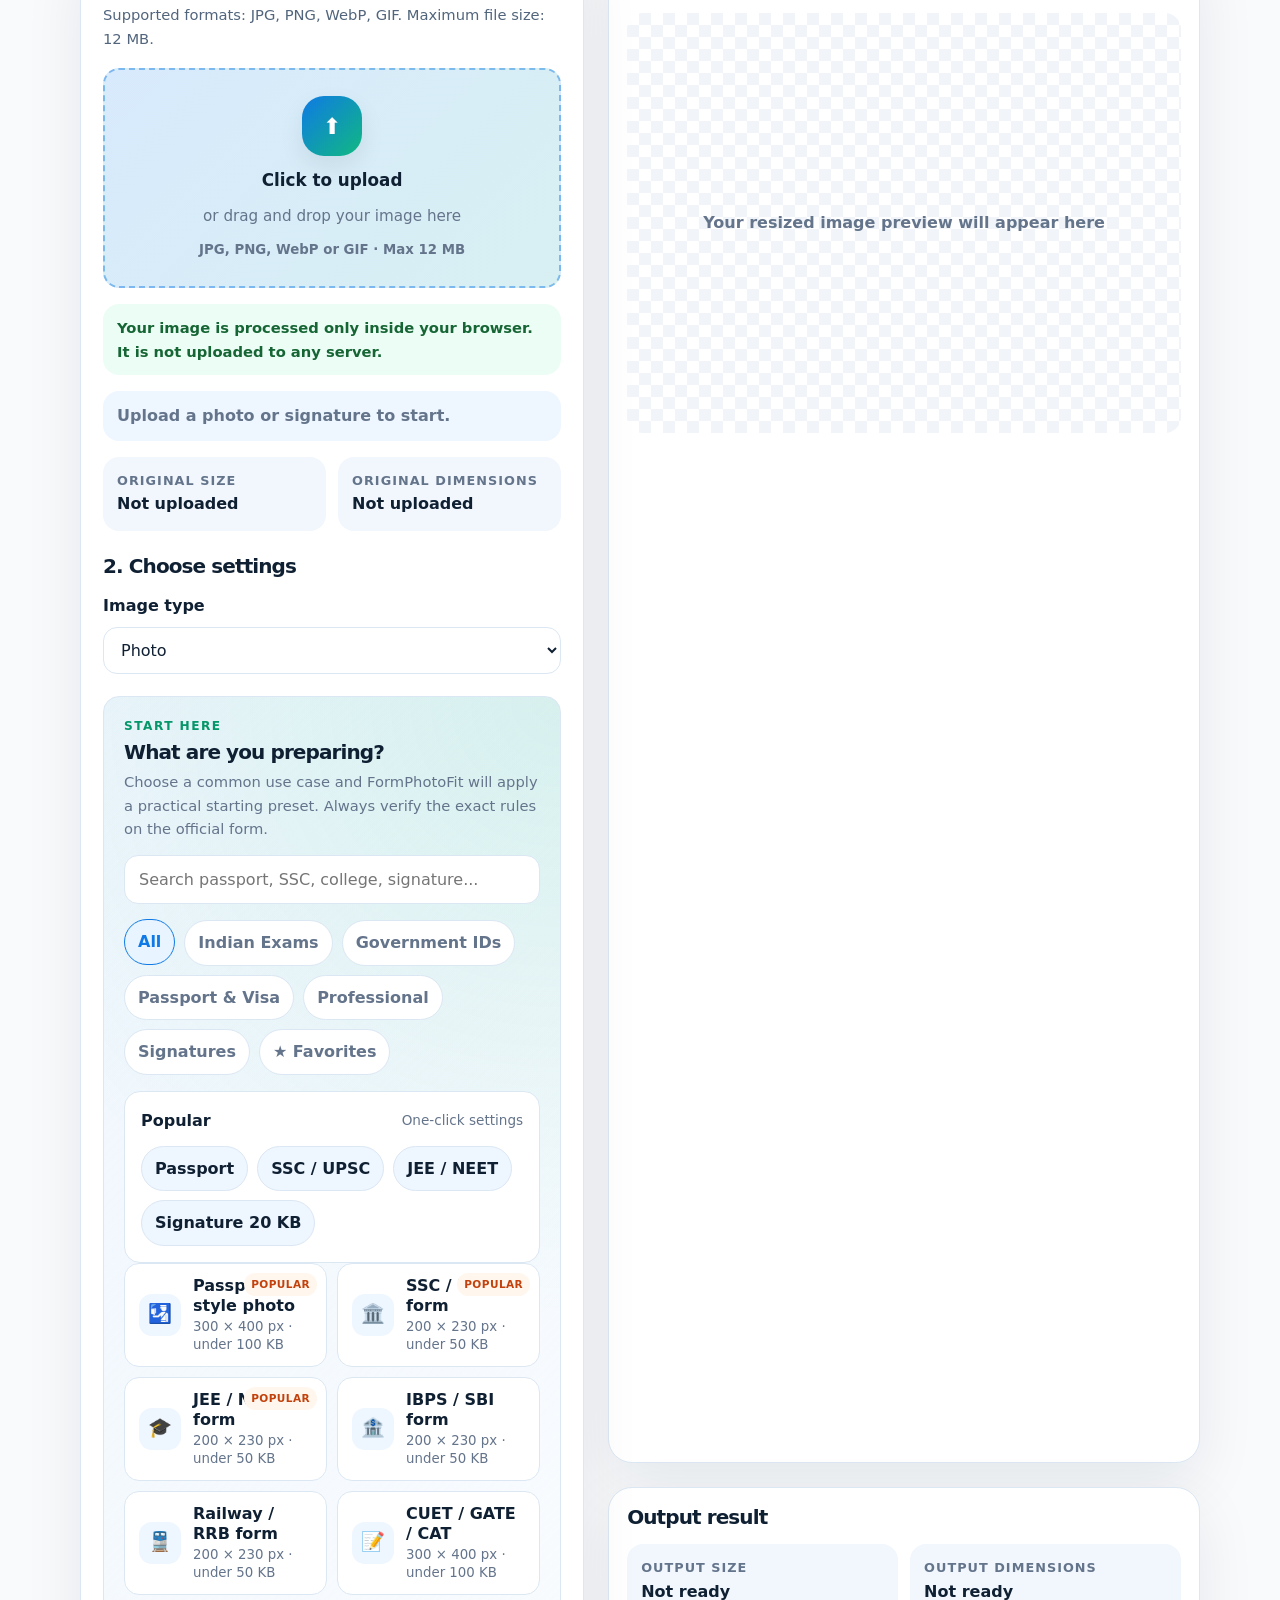
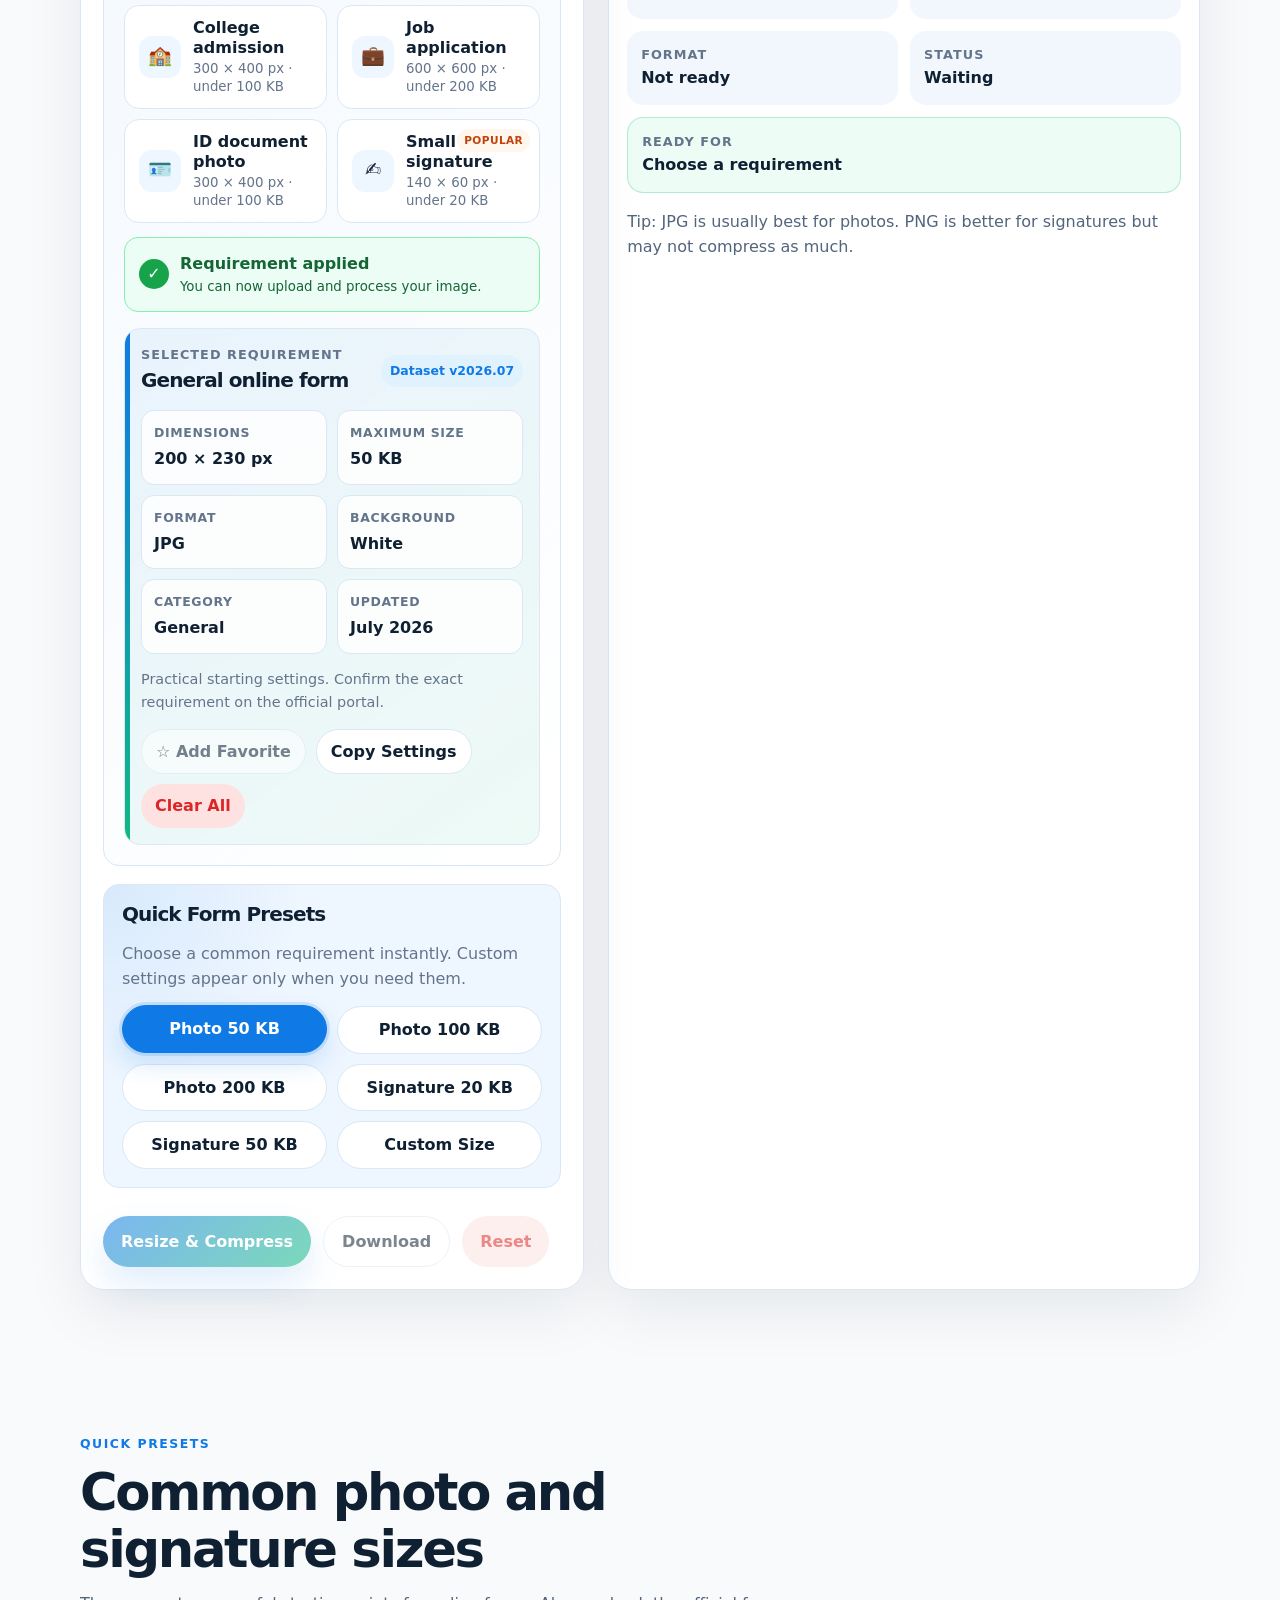
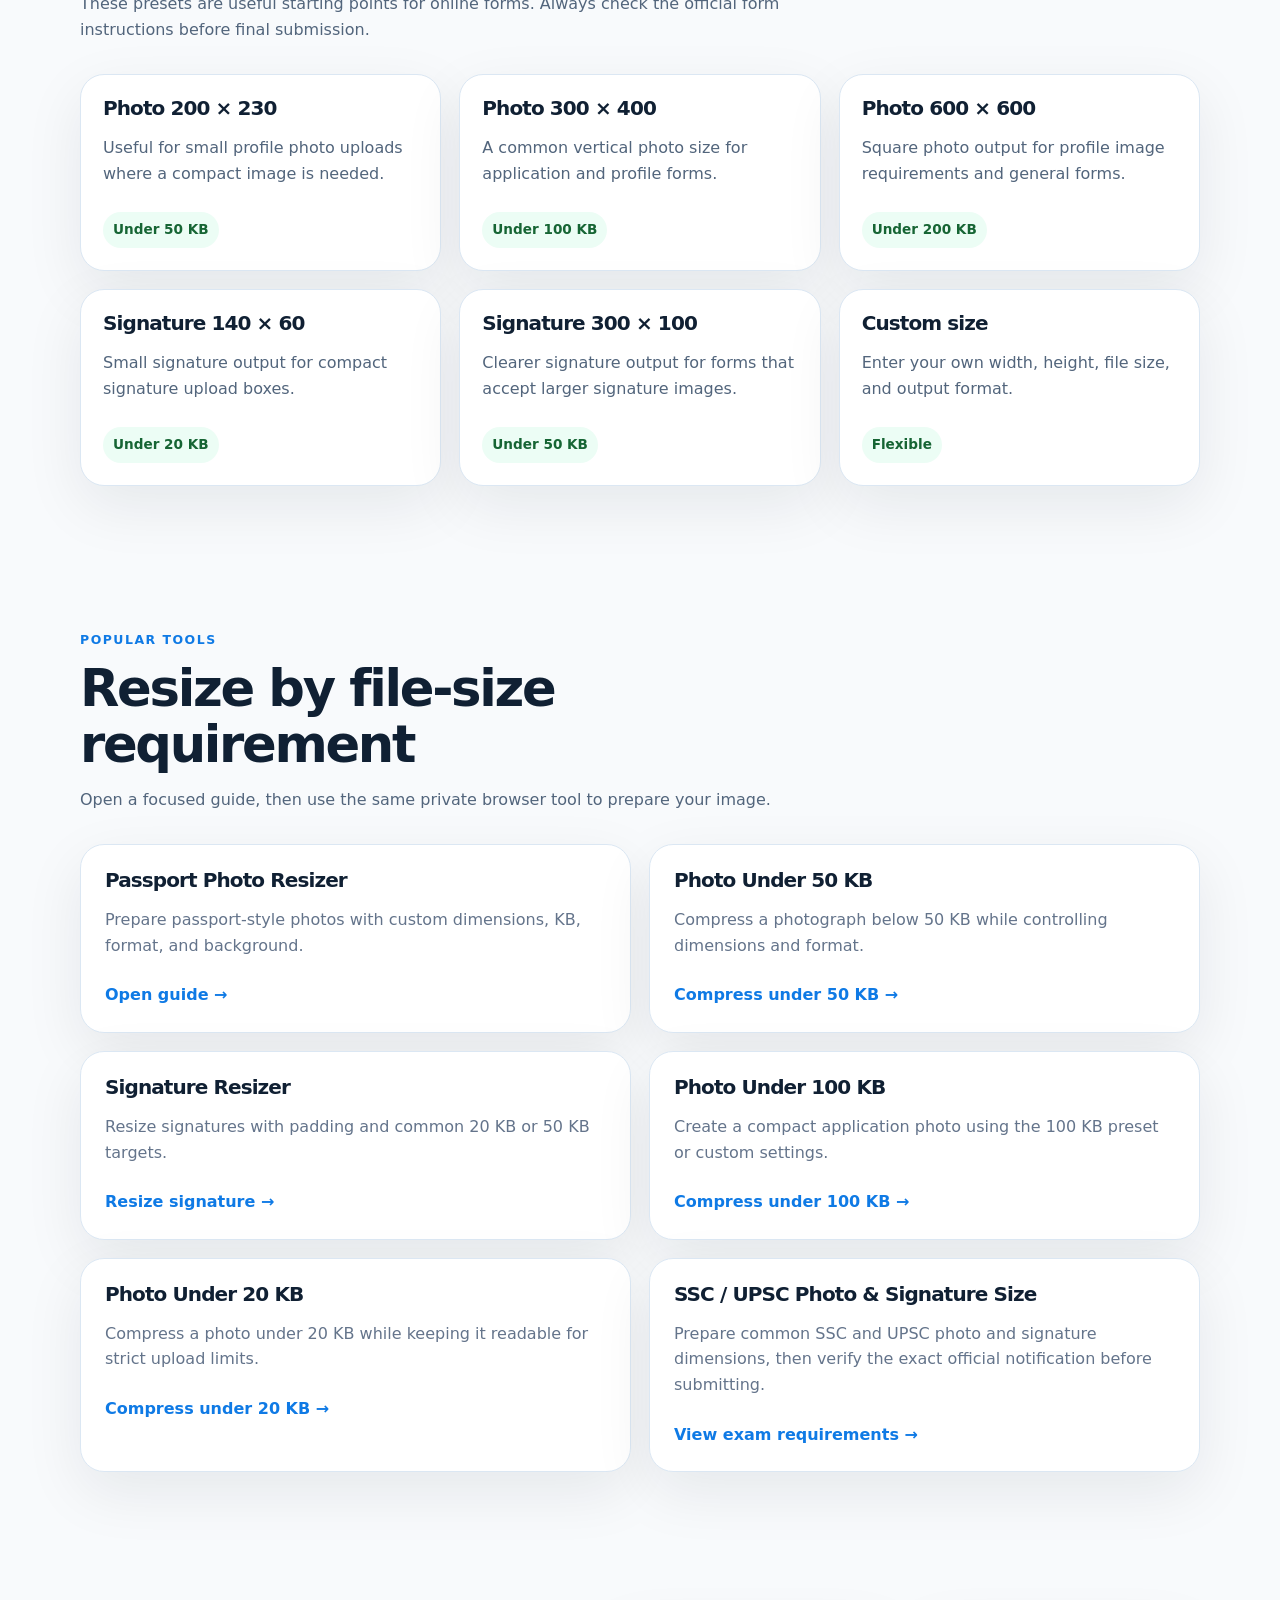
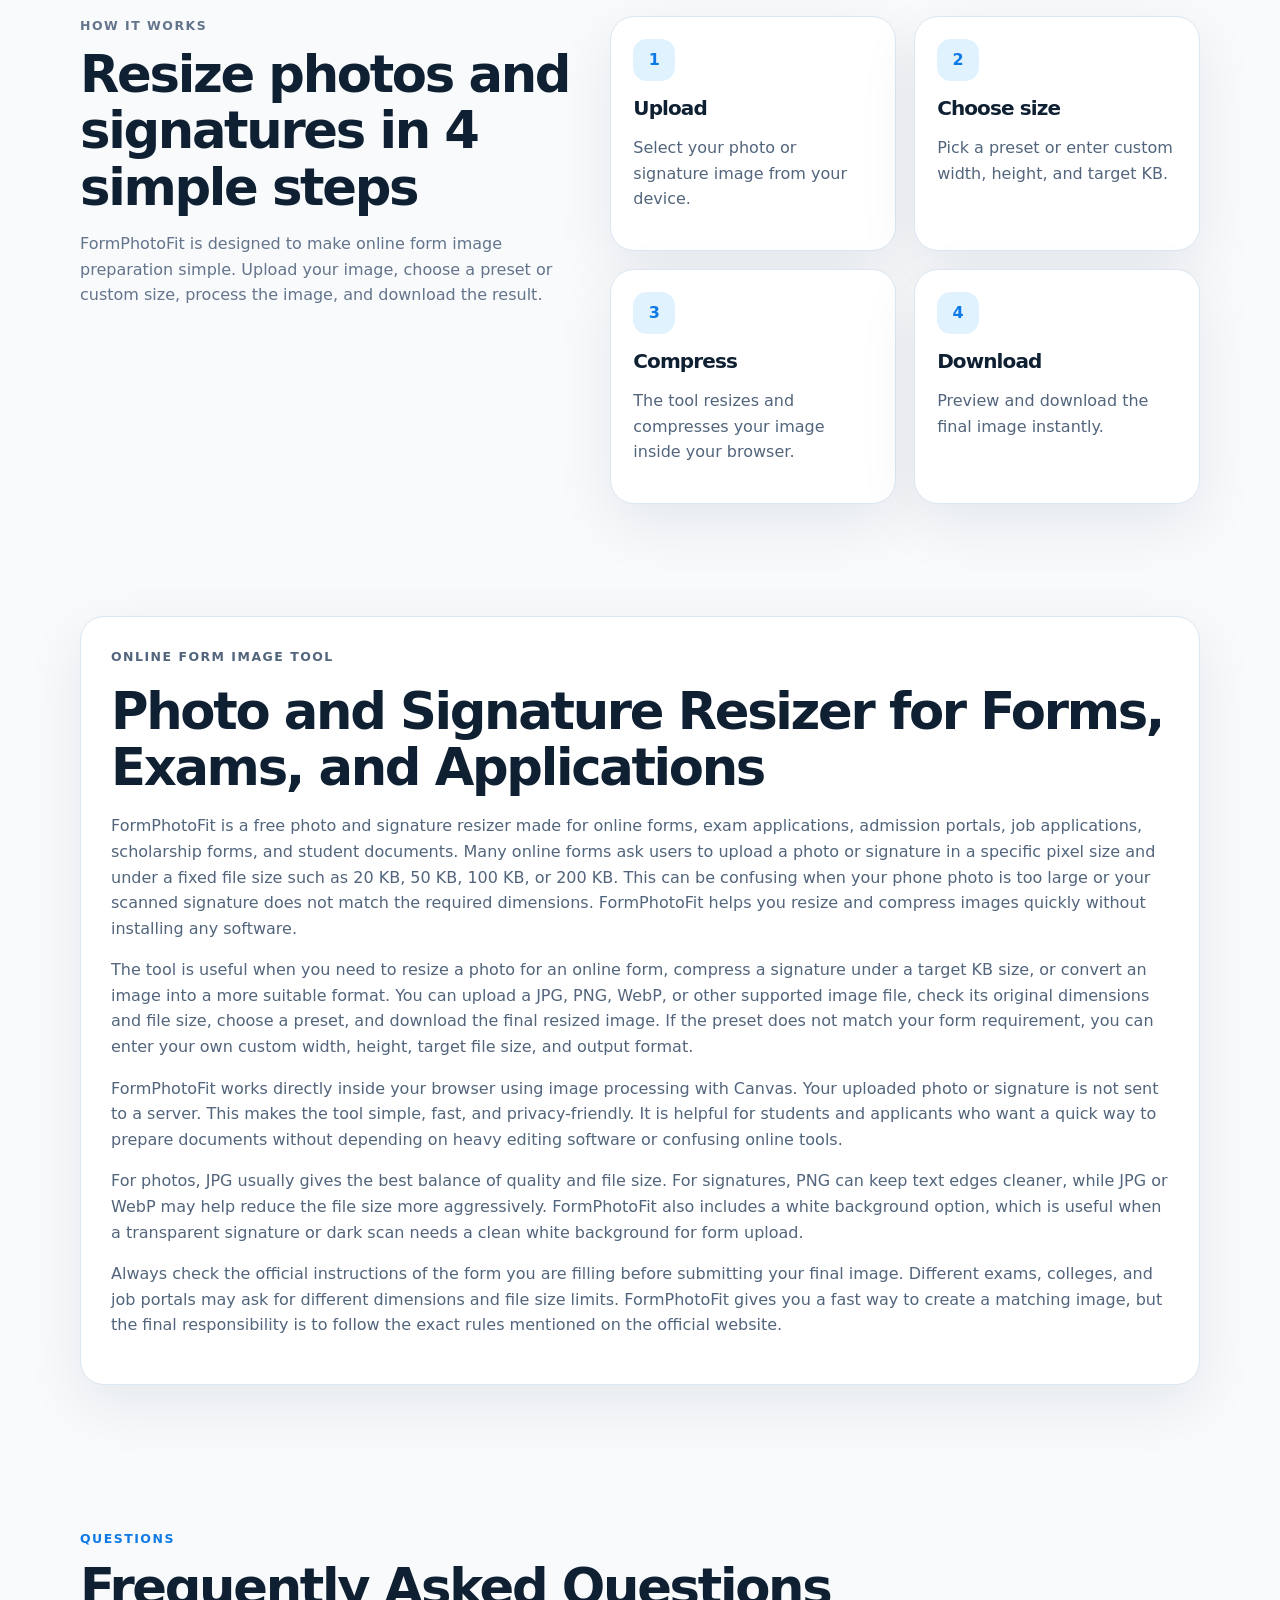
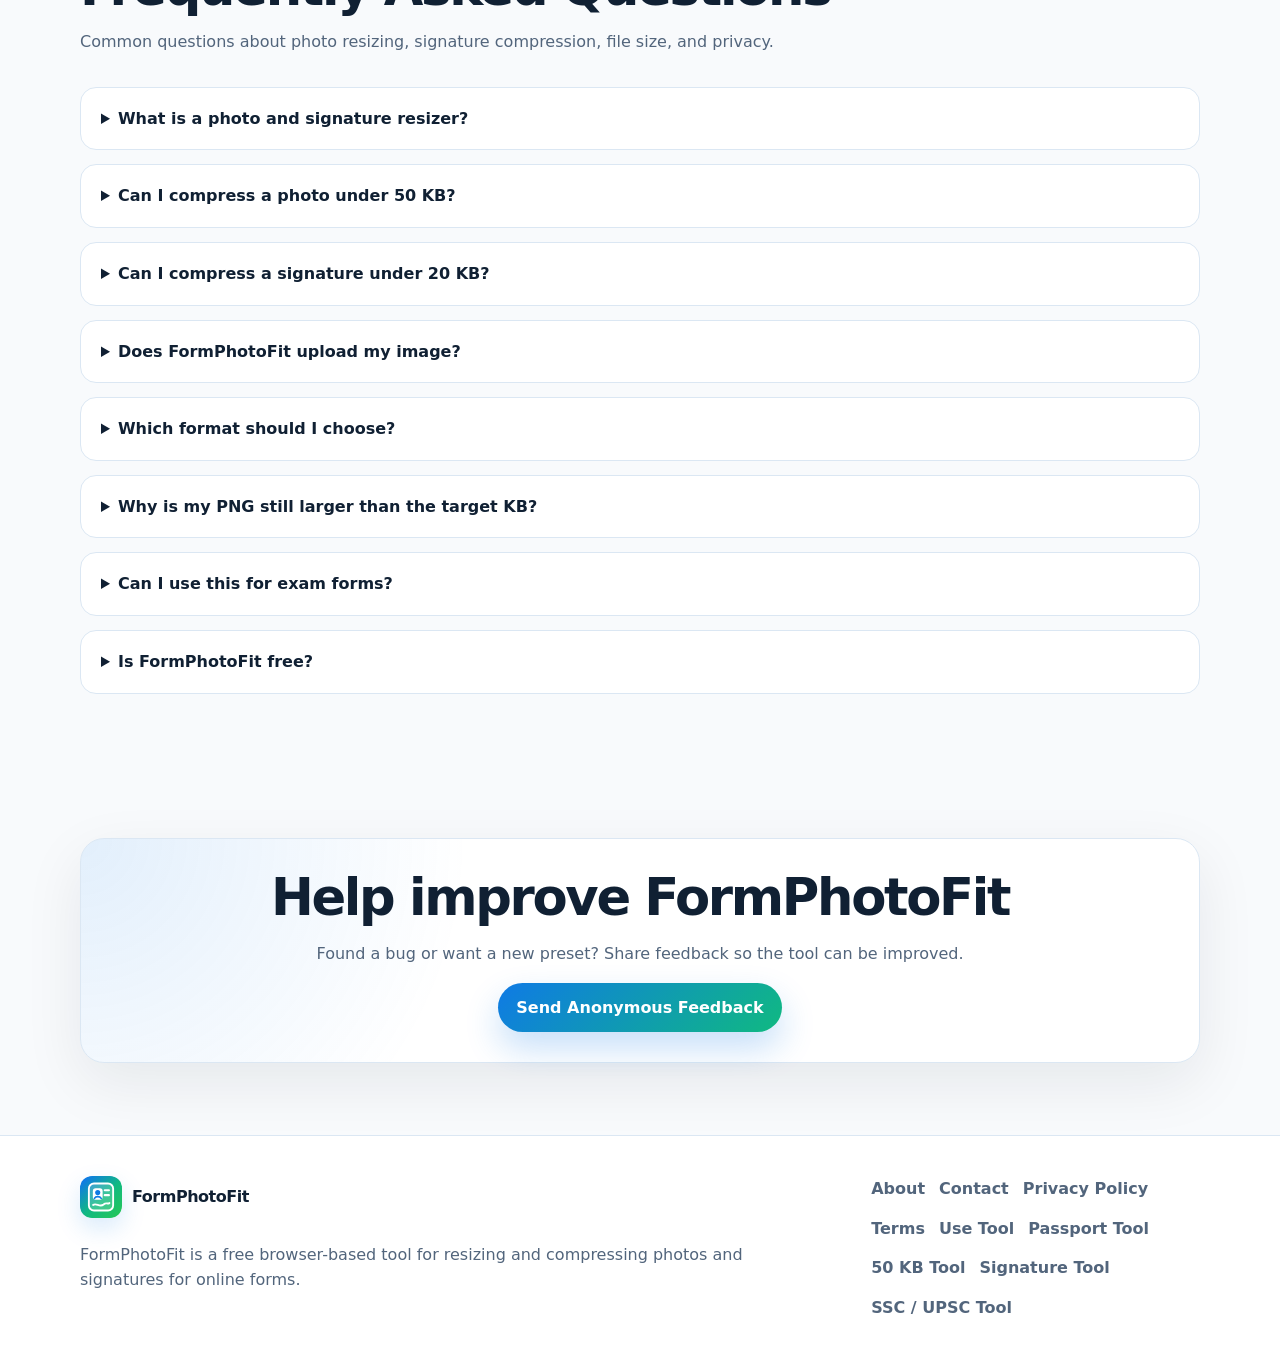
==== commit 208e4c41: "Add files via upload" ====
--- a/index.html
+++ b/index.html
@@ -61,7 +61,7 @@
 </a>
 <div class="nav-links">
 <a href="#tool">Tool</a>
-<a href="#presets">Presets</a>
+<a href="#popular-tools">Popular Tools</a>
 <a href="#guide">Guide</a>
 <a href="#faq">FAQ</a>
 </div>
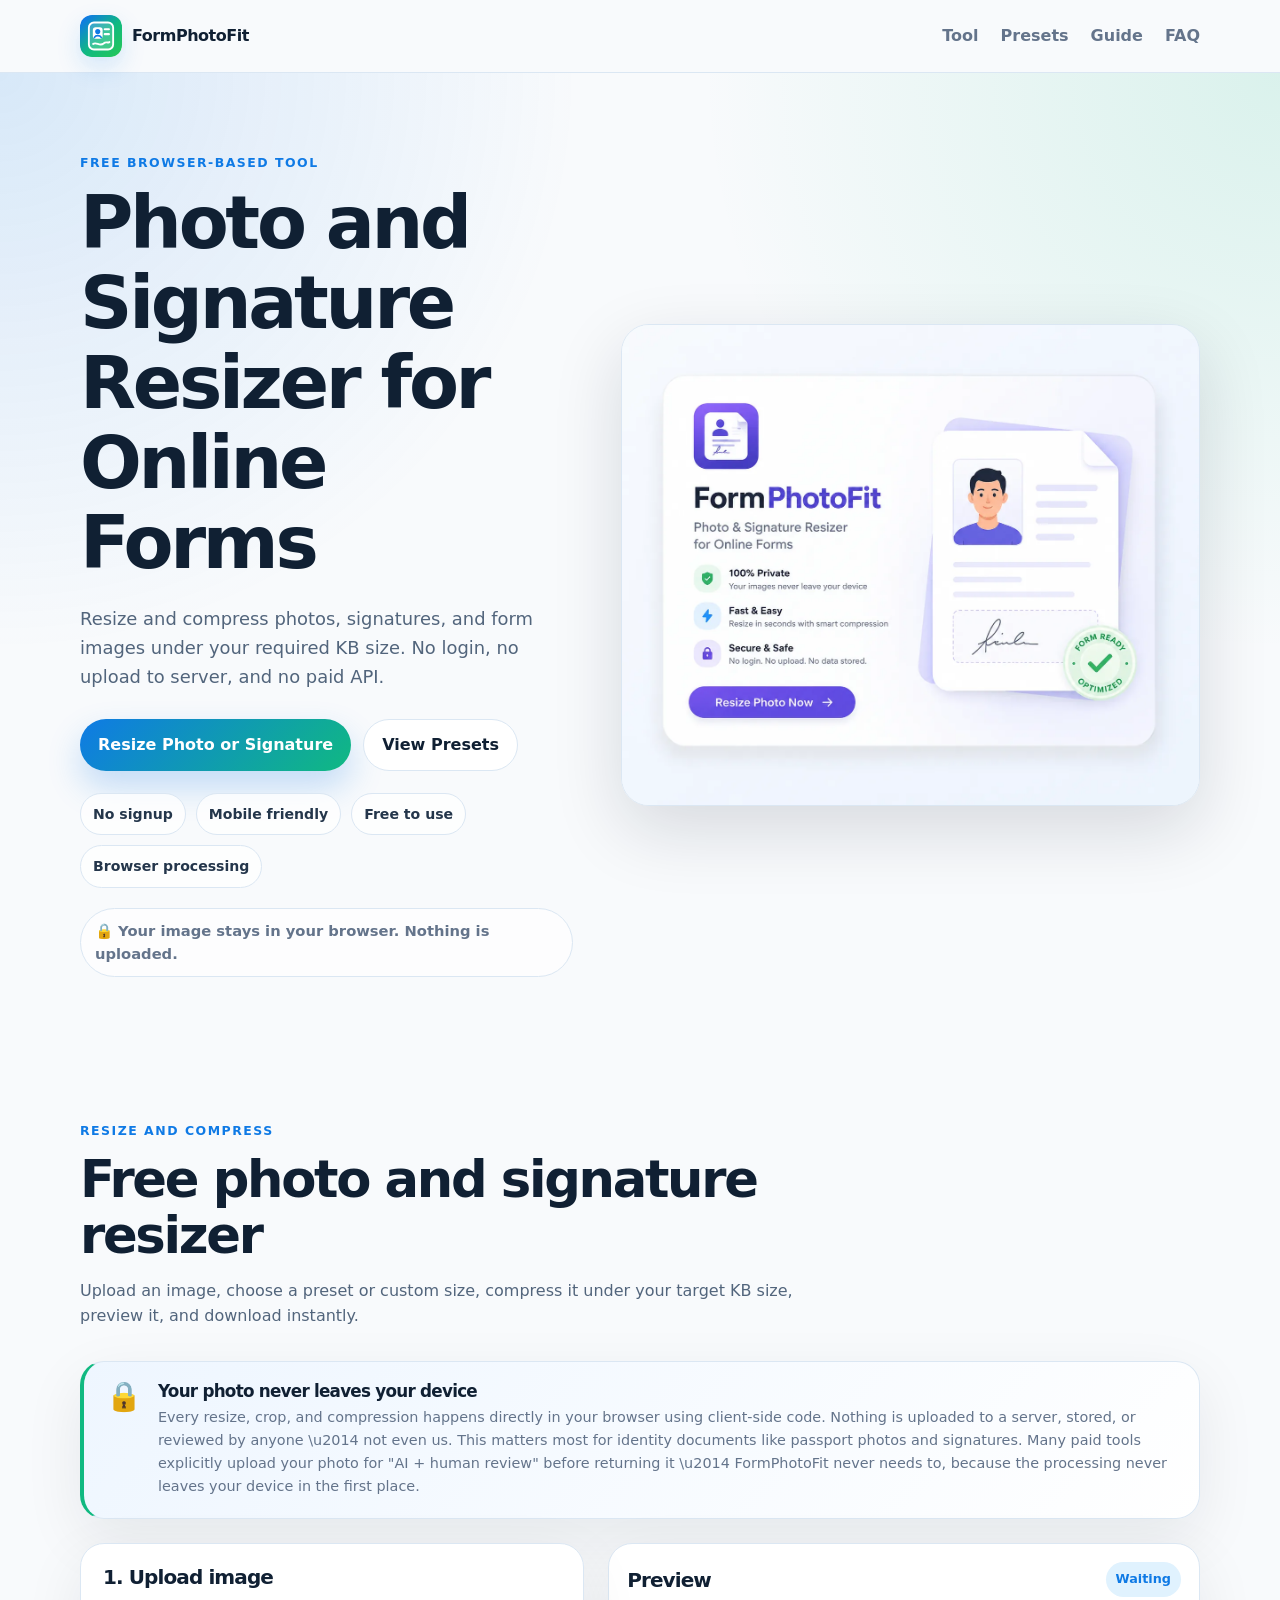
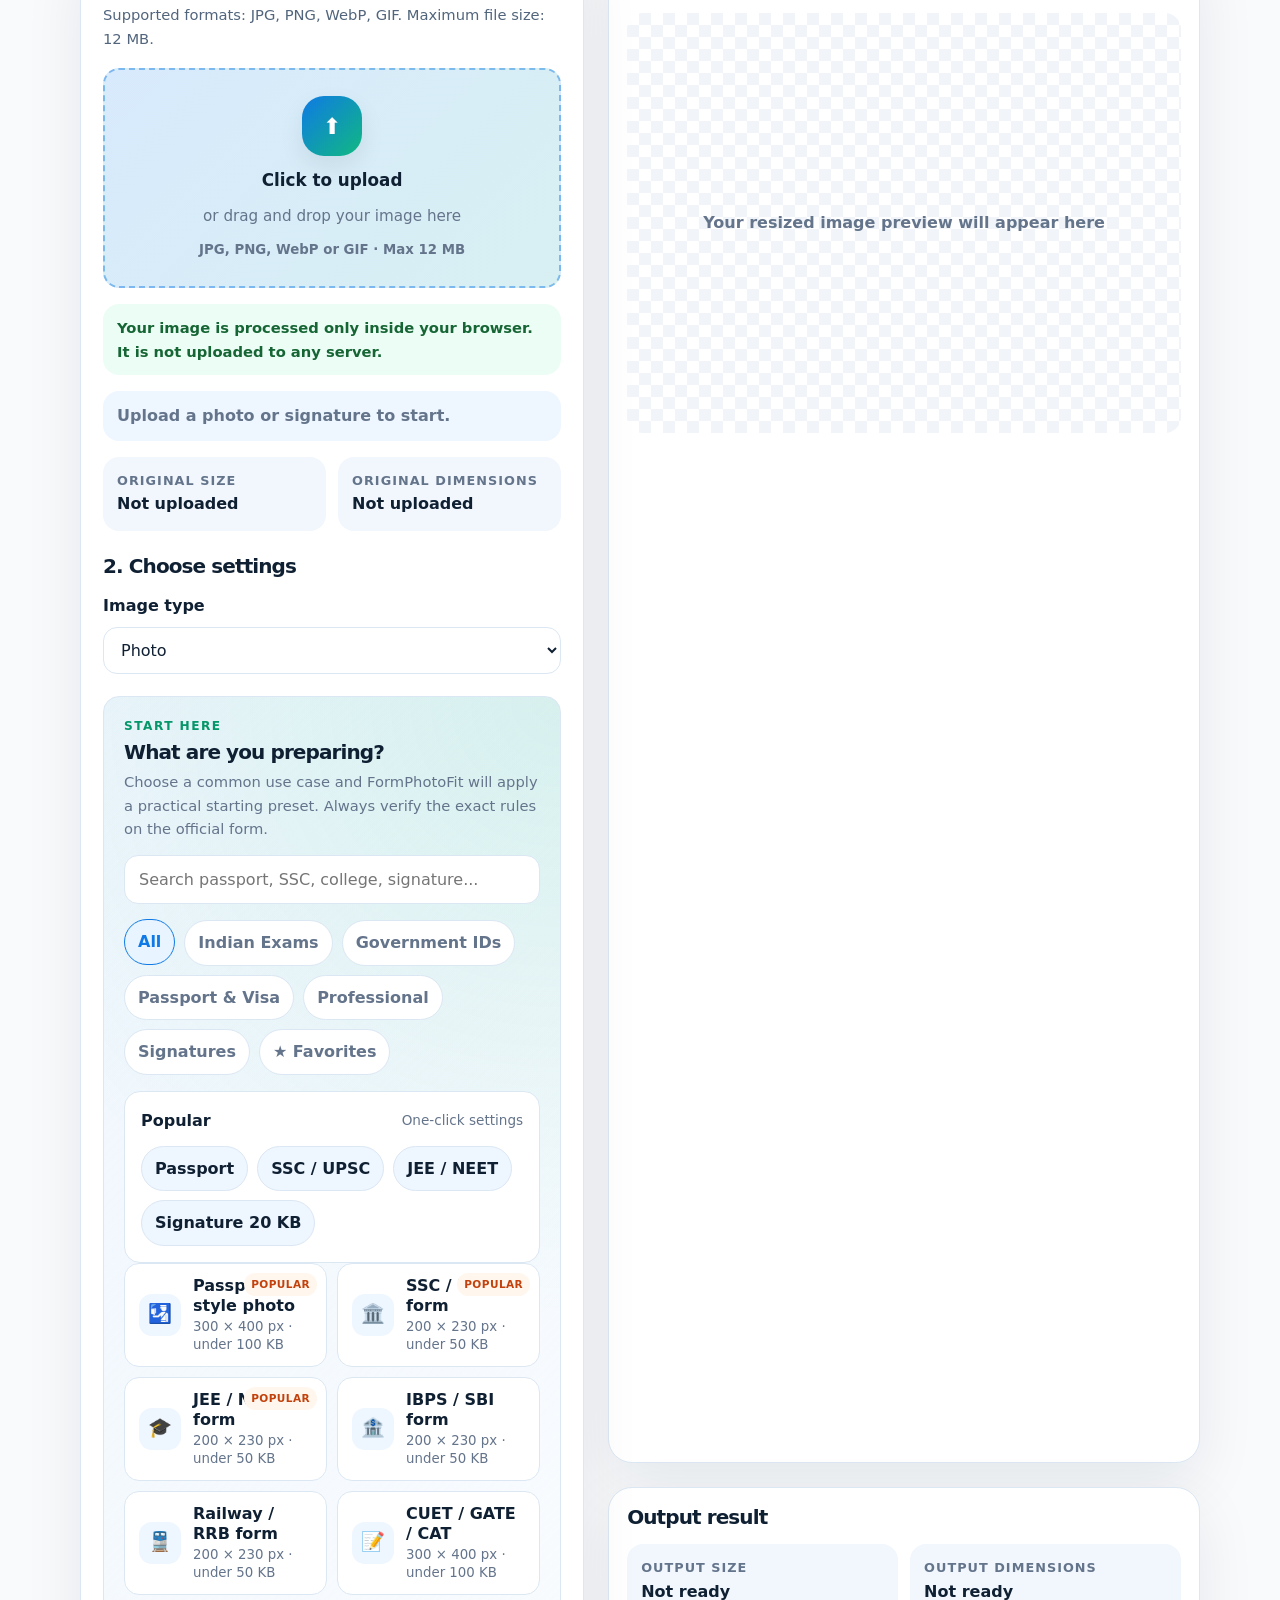
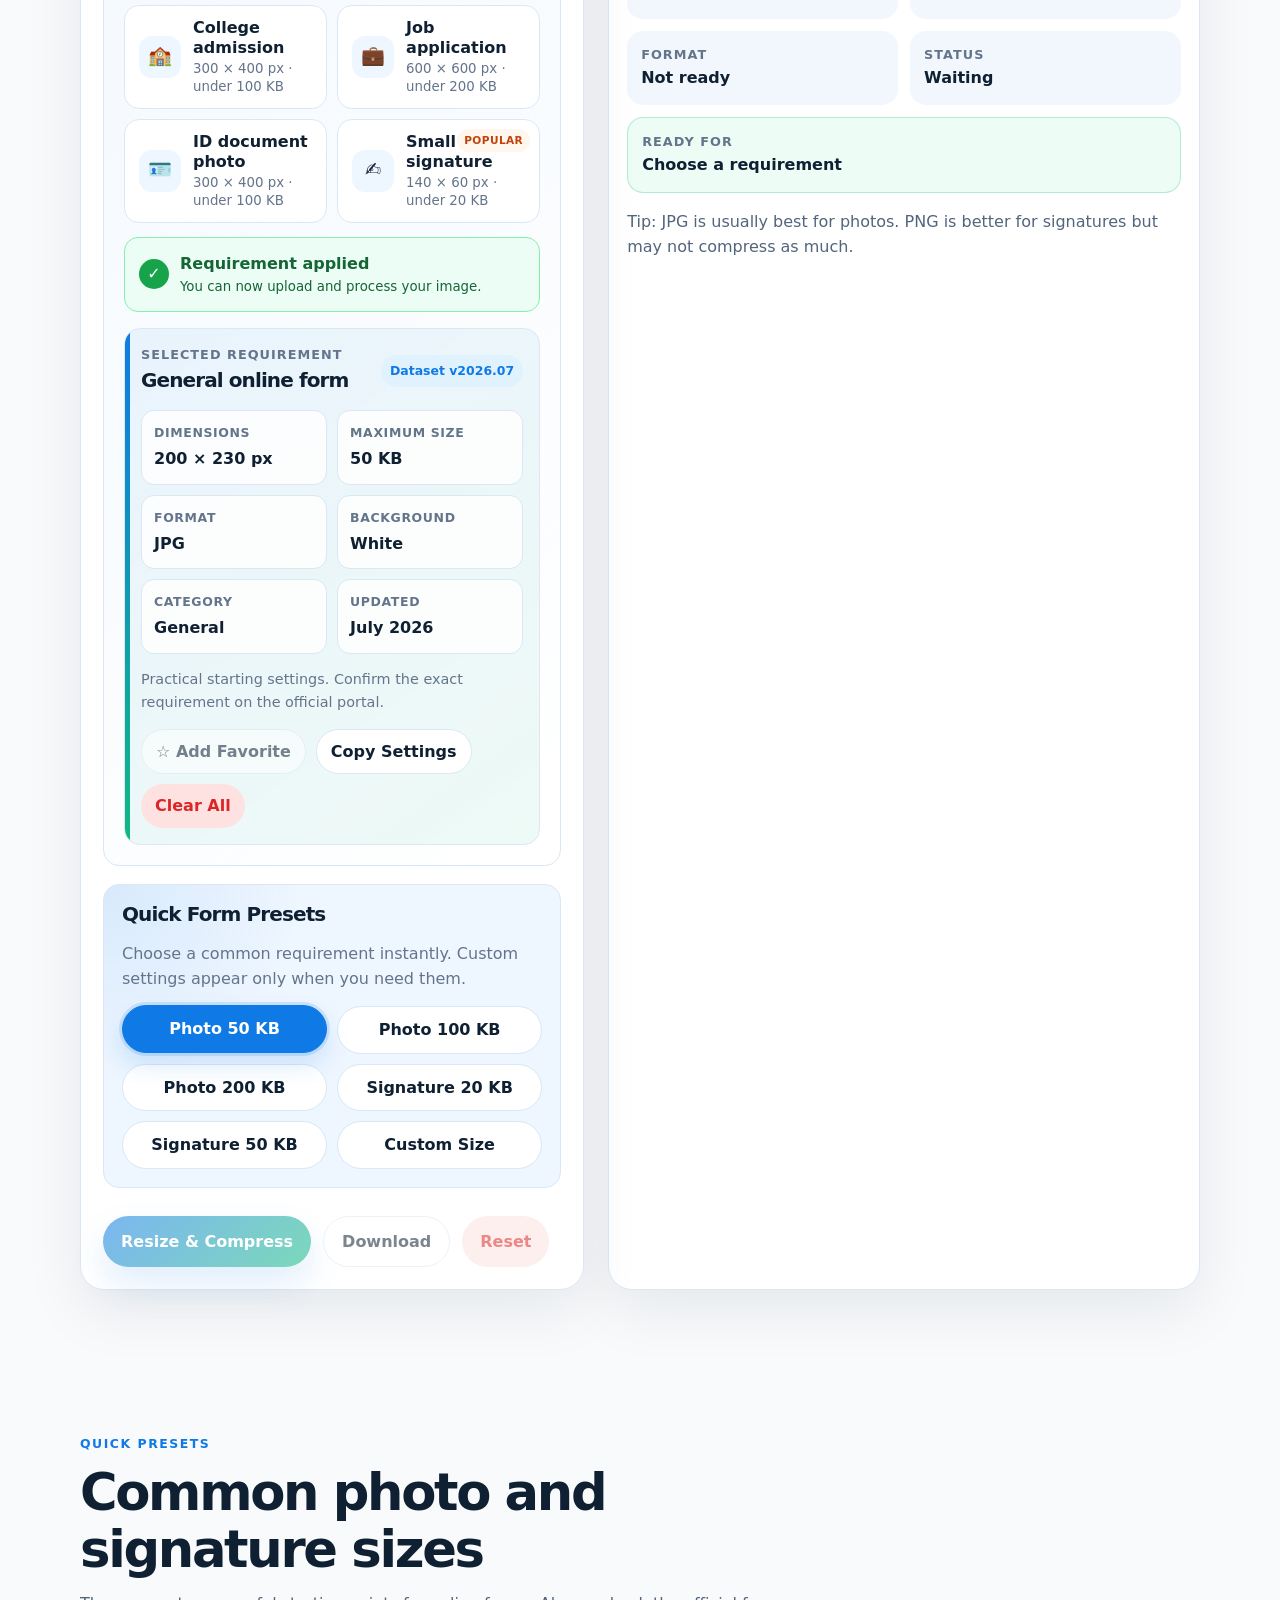
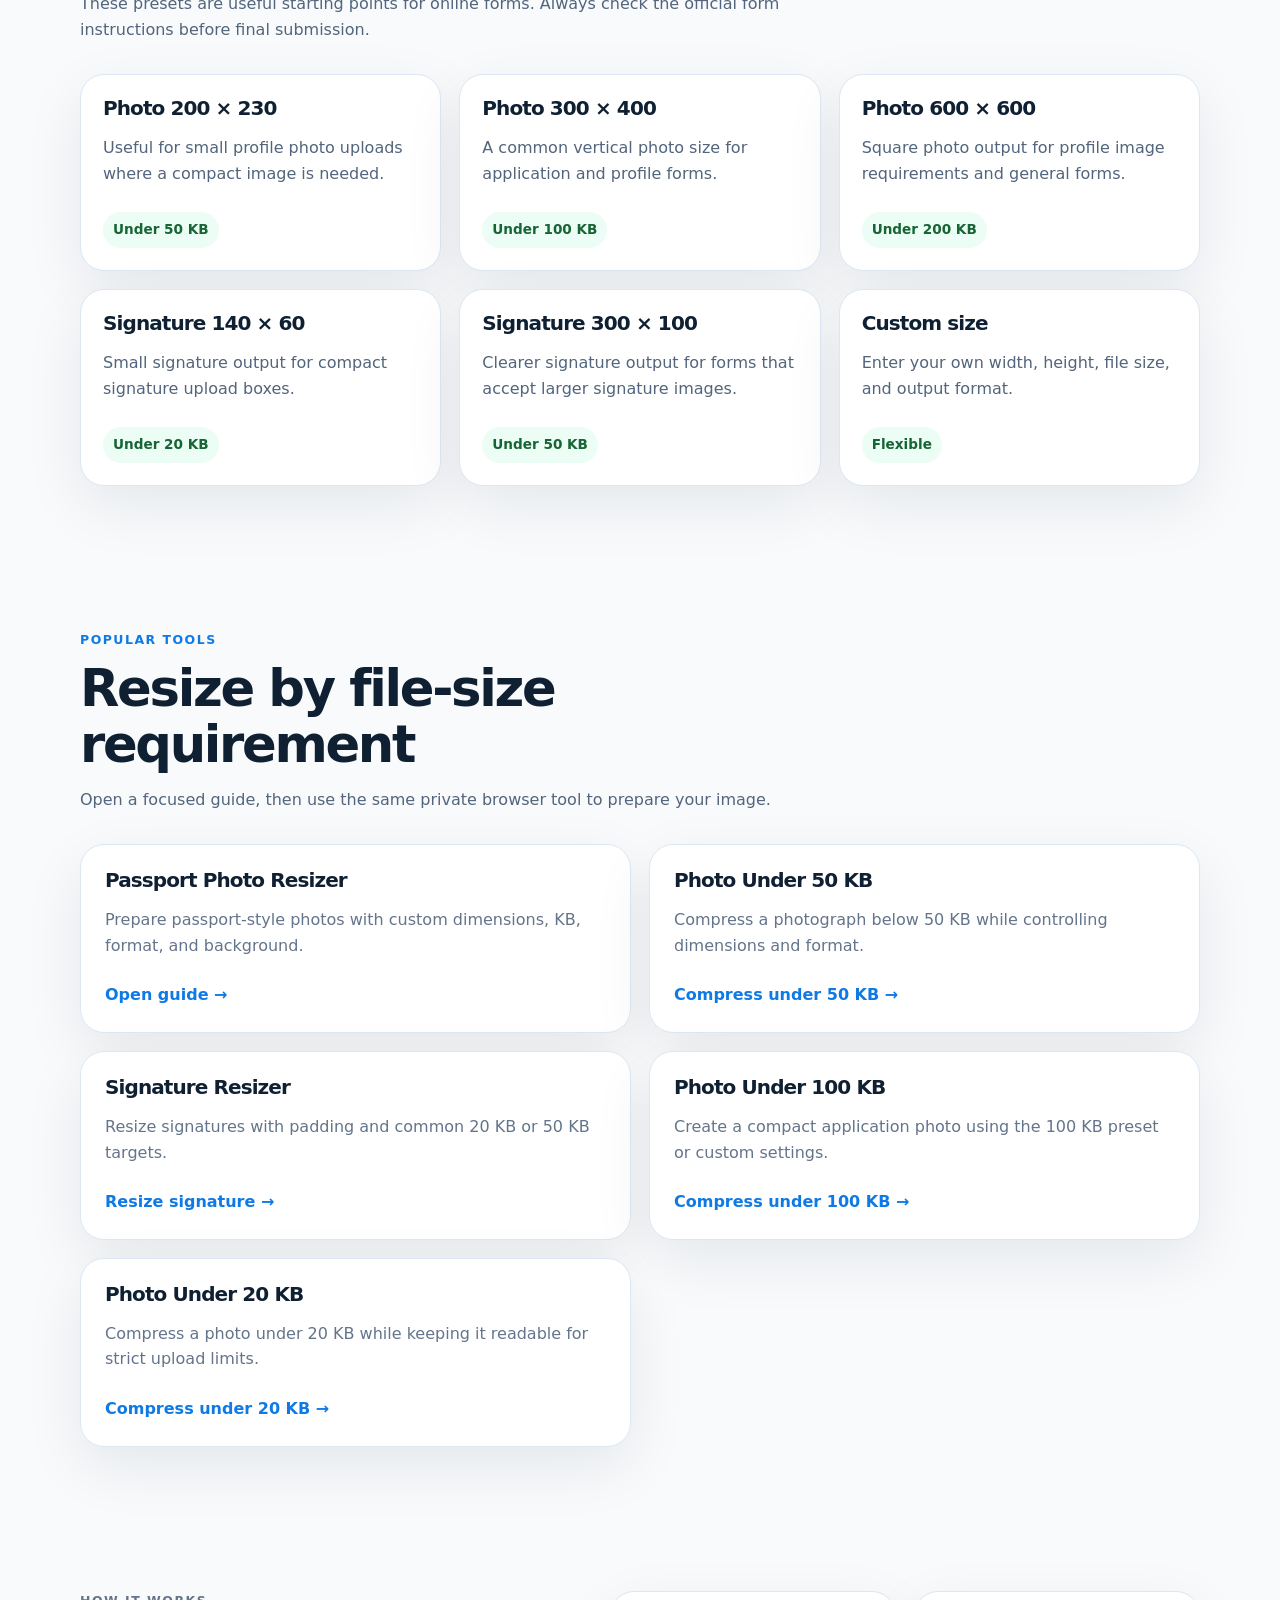
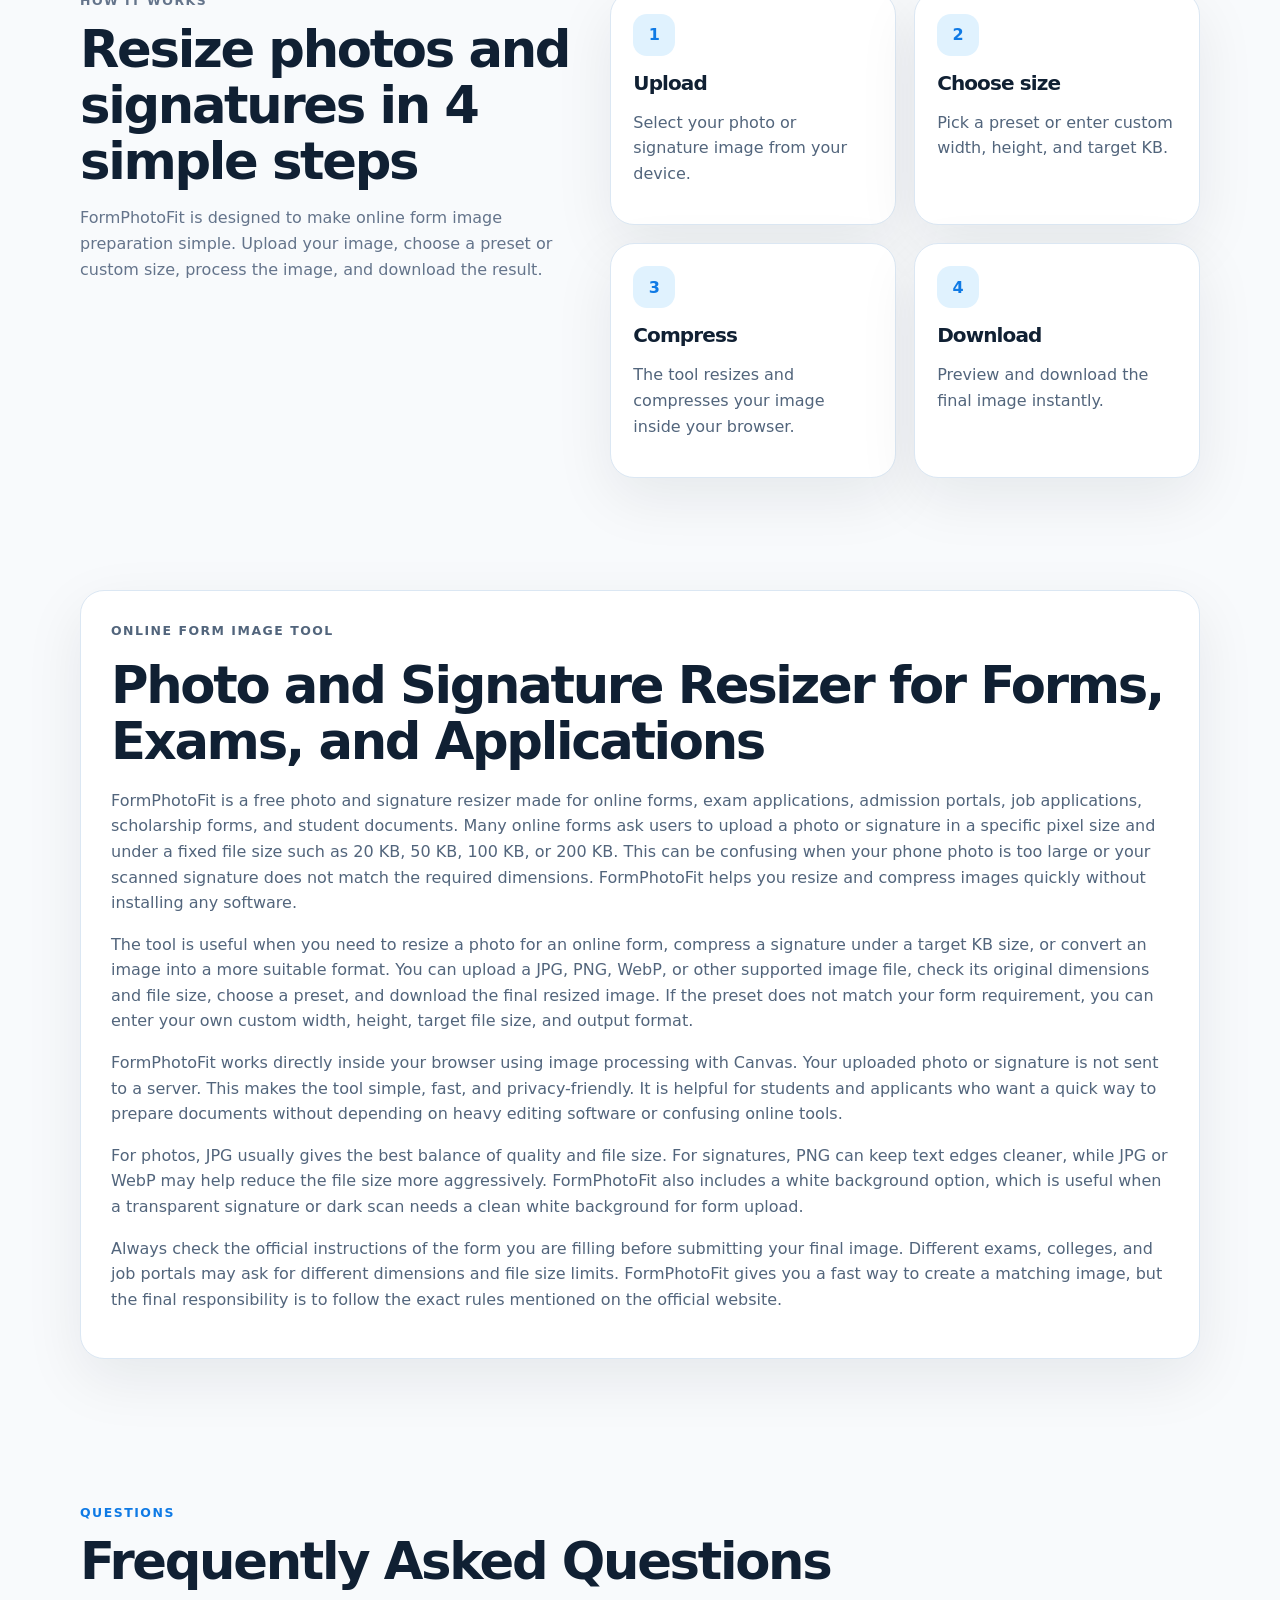
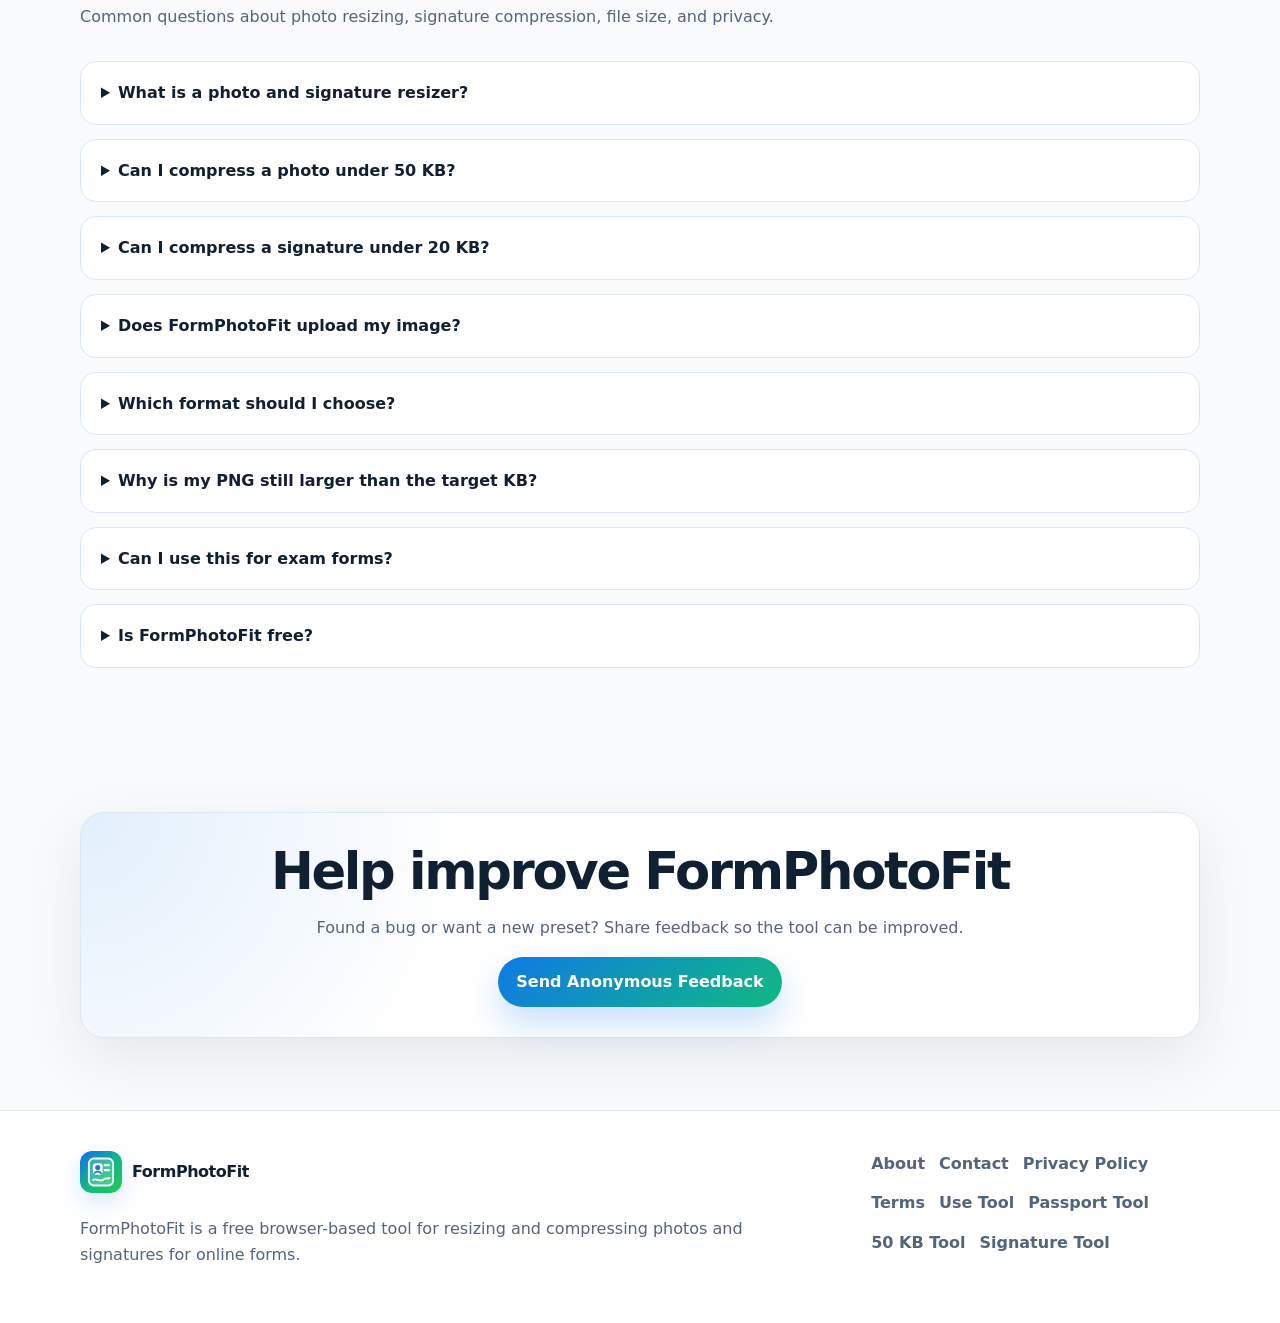
==== commit 241bfc69: "Add files via upload" ====
--- a/index.html
+++ b/index.html
@@ -34,6 +34,7 @@
 <link href="/assets/logo.svg?v=1" rel="shortcut icon" type="image/svg+xml"/>
 <link href="style.css" rel="stylesheet"/>
 <script defer="" src="script.js"></script>
+
 <script type="application/ld+json">
         {
             "@context": "https://schema.org",
@@ -61,10 +62,11 @@
 </a>
 <div class="nav-links">
 <a href="#tool">Tool</a>
-<a href="#popular-tools">Popular Tools</a>
+<a href="#presets">Presets</a>
 <a href="#guide">Guide</a>
 <a href="#faq">FAQ</a>
 </div>
+
 </nav>
 </header>
 <main>
@@ -468,7 +470,7 @@
 </div>
 </div>
 </section>
-<section class="section resource-section" id="popular-tools"><div class="container"><div class="section-heading"><p class="eyebrow">Popular tools</p><h2>Resize by file-size requirement</h2><p>Open a focused guide, then use the same private browser tool to prepare your image.</p></div><div class="resource-grid"><article class="resource-card card"><h3>Passport Photo Resizer</h3><p>Prepare passport-style photos with custom dimensions, KB, format, and background.</p><a class="text-link" href="passport-photo-resizer.html">Open guide →</a></article><article class="resource-card card"><h3>Photo Under 50 KB</h3><p>Compress a photograph below 50 KB while controlling dimensions and format.</p><a class="text-link" href="photo-under-50kb.html">Compress under 50 KB →</a></article><article class="resource-card card"><h3>Signature Resizer</h3><p>Resize signatures with padding and common 20 KB or 50 KB targets.</p><a class="text-link" href="signature-resizer.html">Resize signature →</a></article><article class="resource-card card"><h3>Photo Under 100 KB</h3><p>Create a compact application photo using the 100 KB preset or custom settings.</p><a class="text-link" href="photo-under-100kb.html">Compress under 100 KB →</a></article><article class="resource-card card"><h3>Photo Under 20 KB</h3><p>Compress a photo under 20 KB while keeping it readable for strict upload limits.</p><a class="text-link" href="photo-under-20kb.html">Compress under 20 KB →</a></article><article class="resource-card card"><h3>SSC / UPSC Photo &amp; Signature Size</h3><p>Prepare common SSC and UPSC photo and signature dimensions, then verify the exact official notification before submitting.</p><a class="text-link" href="ssc-photo-signature-size.html">View exam requirements →</a></article></div></div></section><section class="section guide-section" id="guide">
+<section class="section resource-section" id="popular-tools"><div class="container"><div class="section-heading"><p class="eyebrow">Popular tools</p><h2>Resize by file-size requirement</h2><p>Open a focused guide, then use the same private browser tool to prepare your image.</p></div><div class="resource-grid"><article class="resource-card card"><h3>Passport Photo Resizer</h3><p>Prepare passport-style photos with custom dimensions, KB, format, and background.</p><a class="text-link" href="passport-photo-resizer.html">Open guide →</a></article><article class="resource-card card"><h3>Photo Under 50 KB</h3><p>Compress a photograph below 50 KB while controlling dimensions and format.</p><a class="text-link" href="photo-under-50kb.html">Compress under 50 KB →</a></article><article class="resource-card card"><h3>Signature Resizer</h3><p>Resize signatures with padding and common 20 KB or 50 KB targets.</p><a class="text-link" href="signature-resizer.html">Resize signature →</a></article><article class="resource-card card"><h3>Photo Under 100 KB</h3><p>Create a compact application photo using the 100 KB preset or custom settings.</p><a class="text-link" href="photo-under-100kb.html">Compress under 100 KB →</a></article><article class="resource-card card"><h3>Photo Under 20 KB</h3><p>Compress a photo under 20 KB while keeping it readable for strict upload limits.</p><a class="text-link" href="photo-under-20kb.html">Compress under 20 KB →</a></article></div></div></section><section class="section guide-section" id="guide">
 <div class="container guide-grid">
 <div>
 <p class="eyebrow">How it works</p>
@@ -622,7 +624,7 @@
 <a href="privacy.html">Privacy Policy</a>
 <a href="terms.html">Terms</a>
 <a href="#tool">Use Tool</a>
-<a href="passport-photo-resizer.html">Passport Tool</a><a href="photo-under-50kb.html">50 KB Tool</a><a href="signature-resizer.html">Signature Tool</a><a href="ssc-photo-signature-size.html">SSC / UPSC Tool</a></div>
+<a href="passport-photo-resizer.html">Passport Tool</a><a href="photo-under-50kb.html">50 KB Tool</a><a href="signature-resizer.html">Signature Tool</a></div>
 </div>
 </footer>
 <div aria-live="polite" class="toast-message" id="toastMessage" role="status"></div>
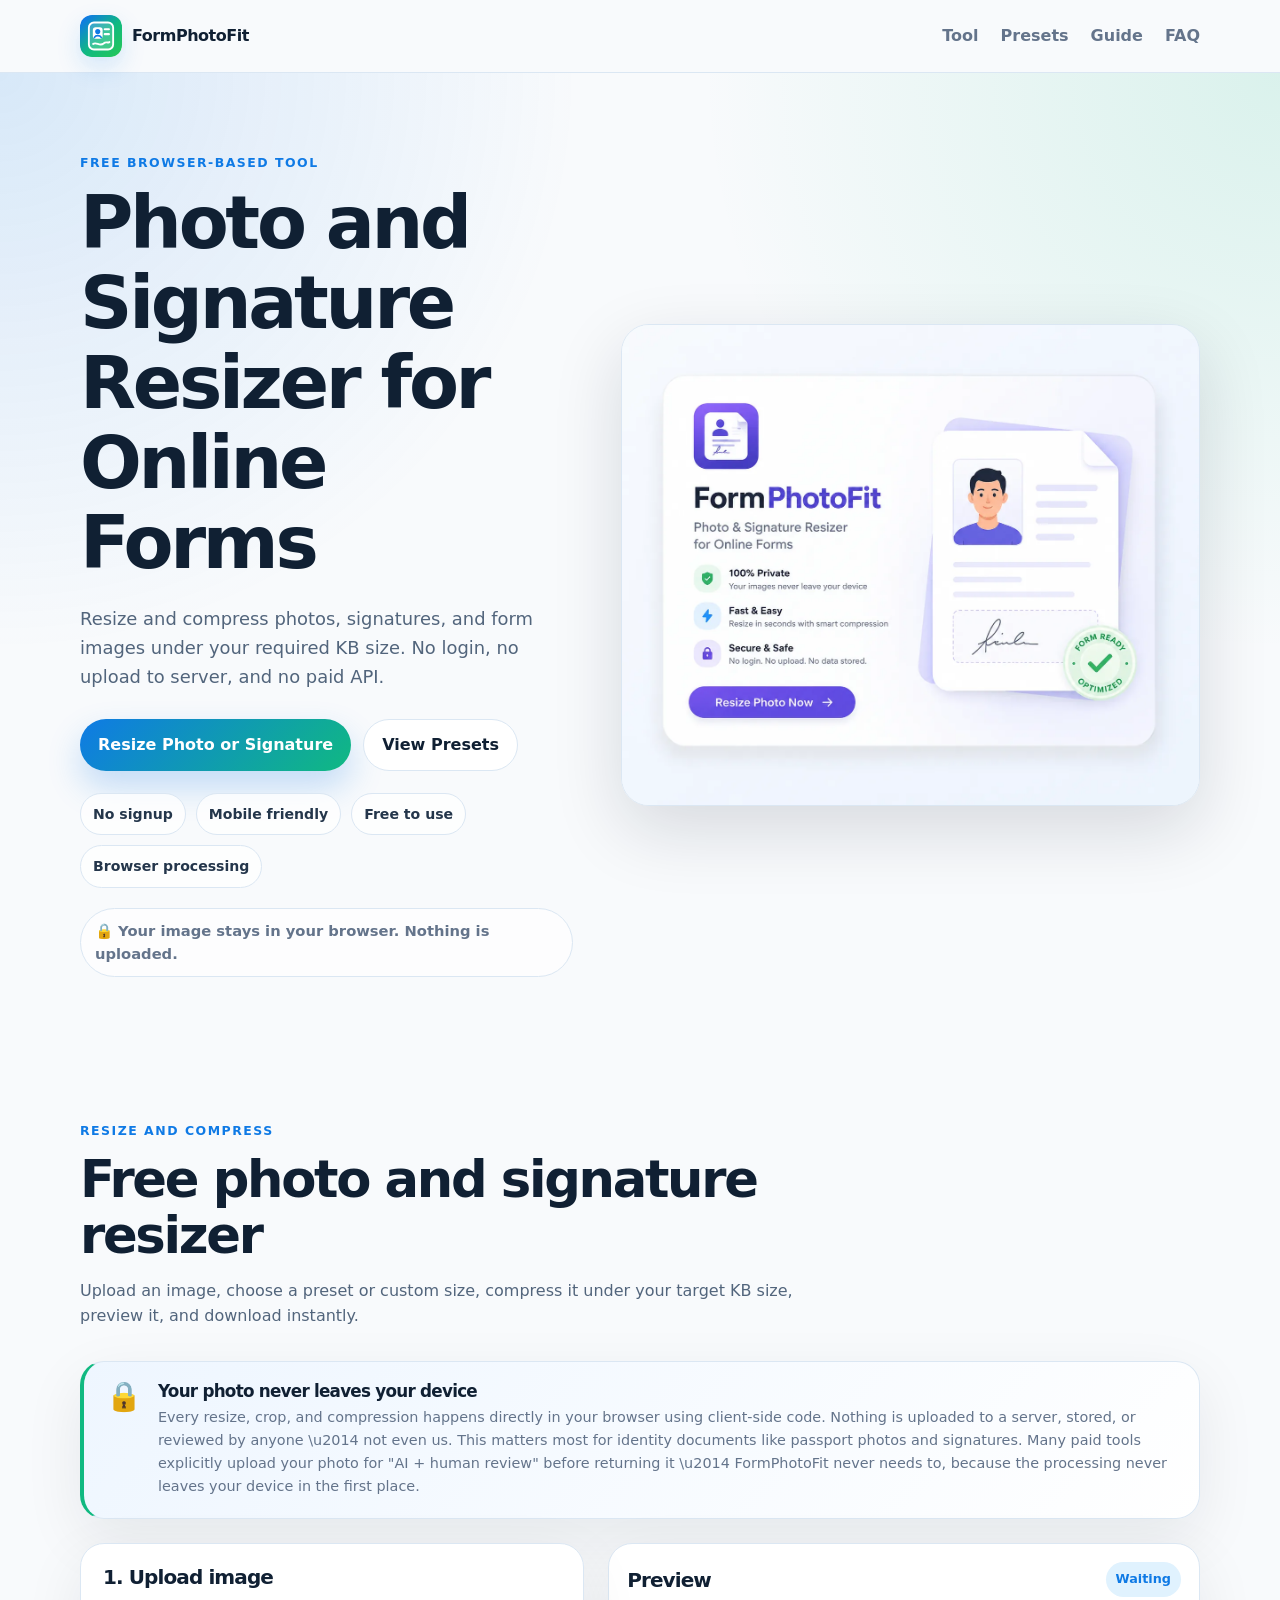
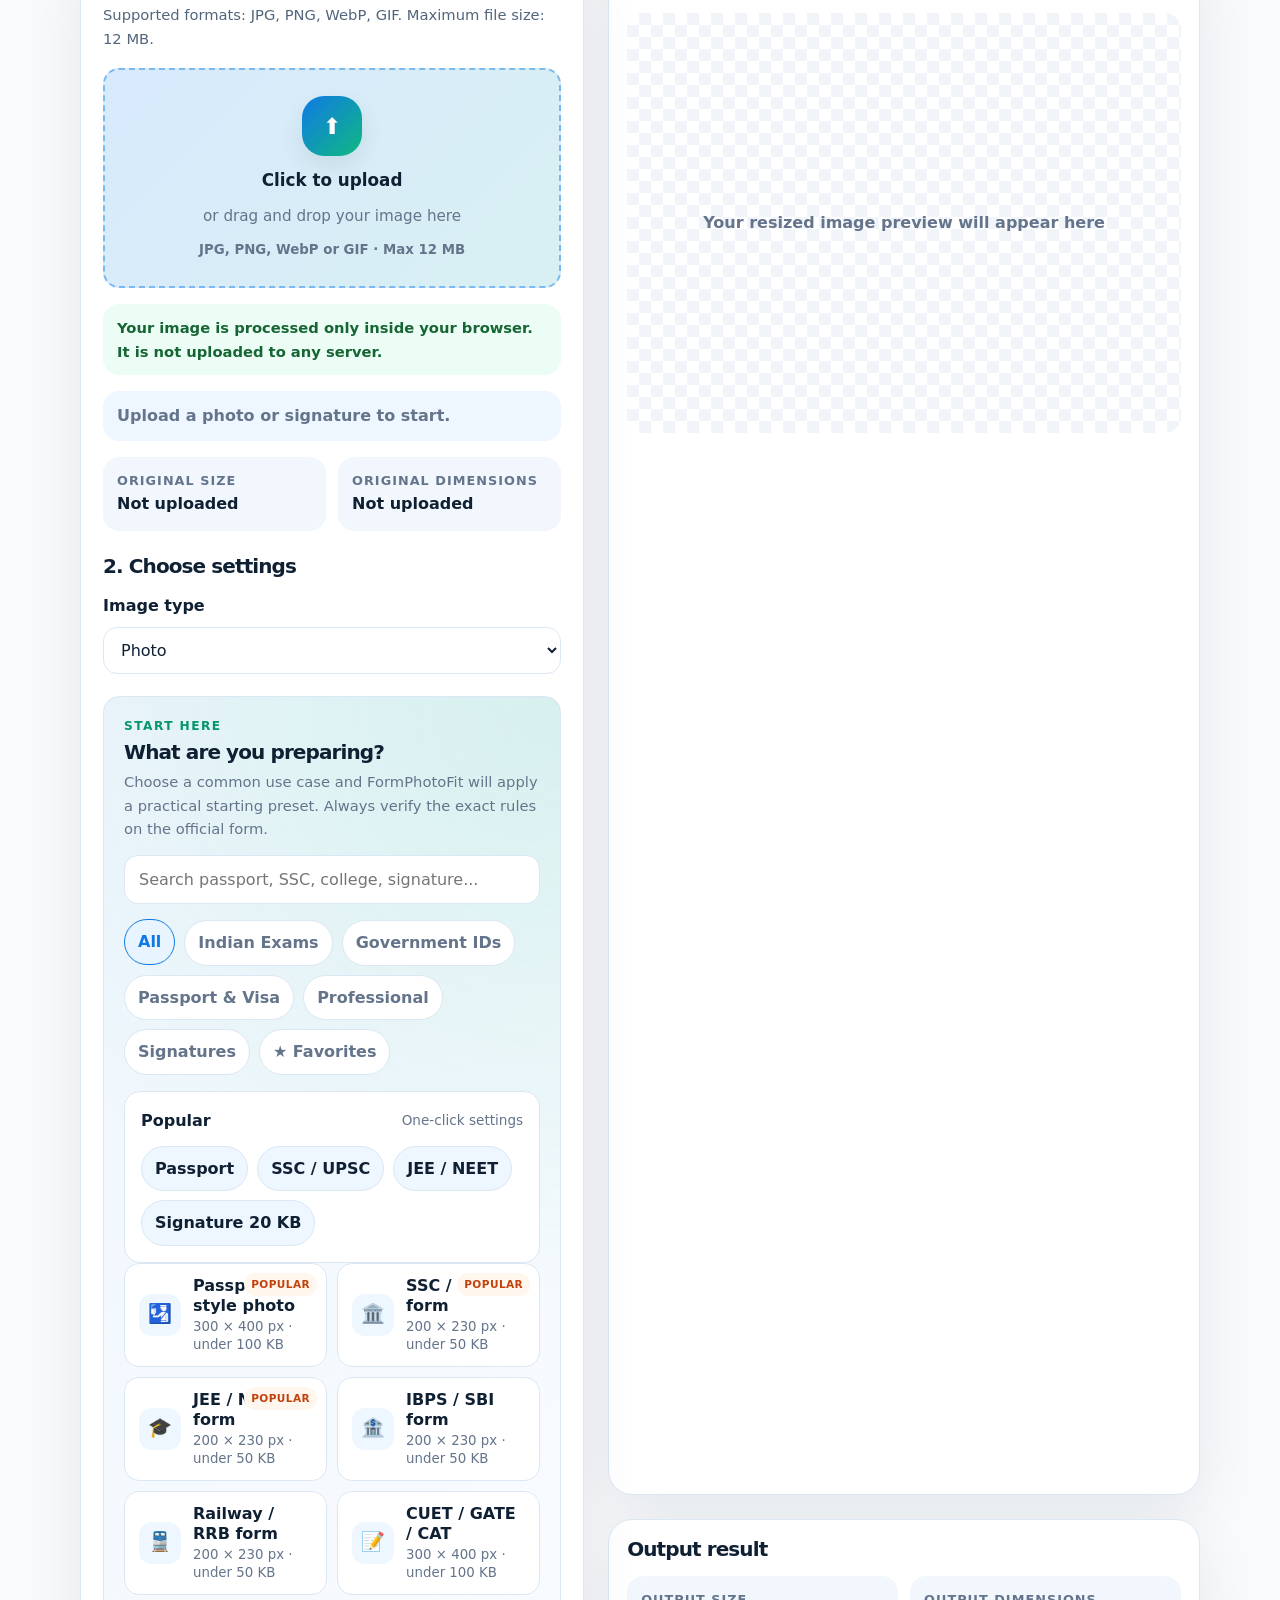
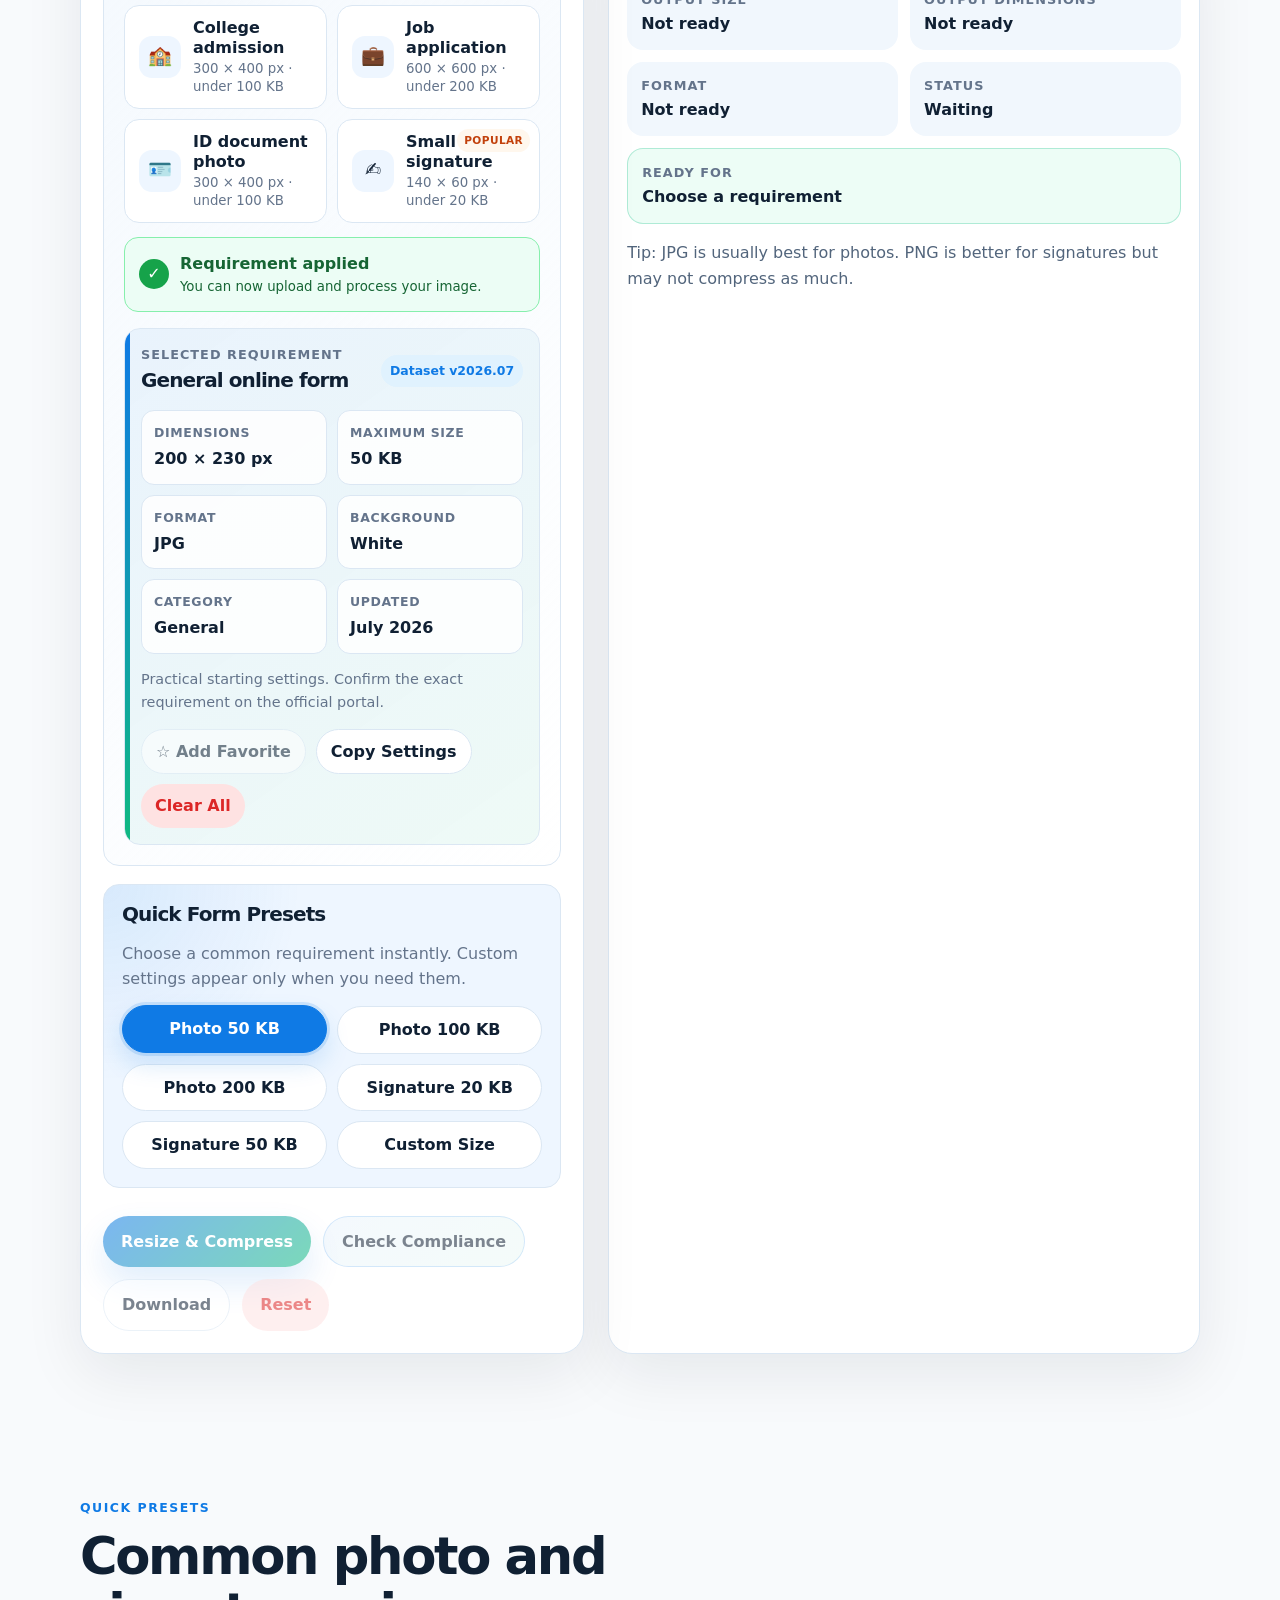
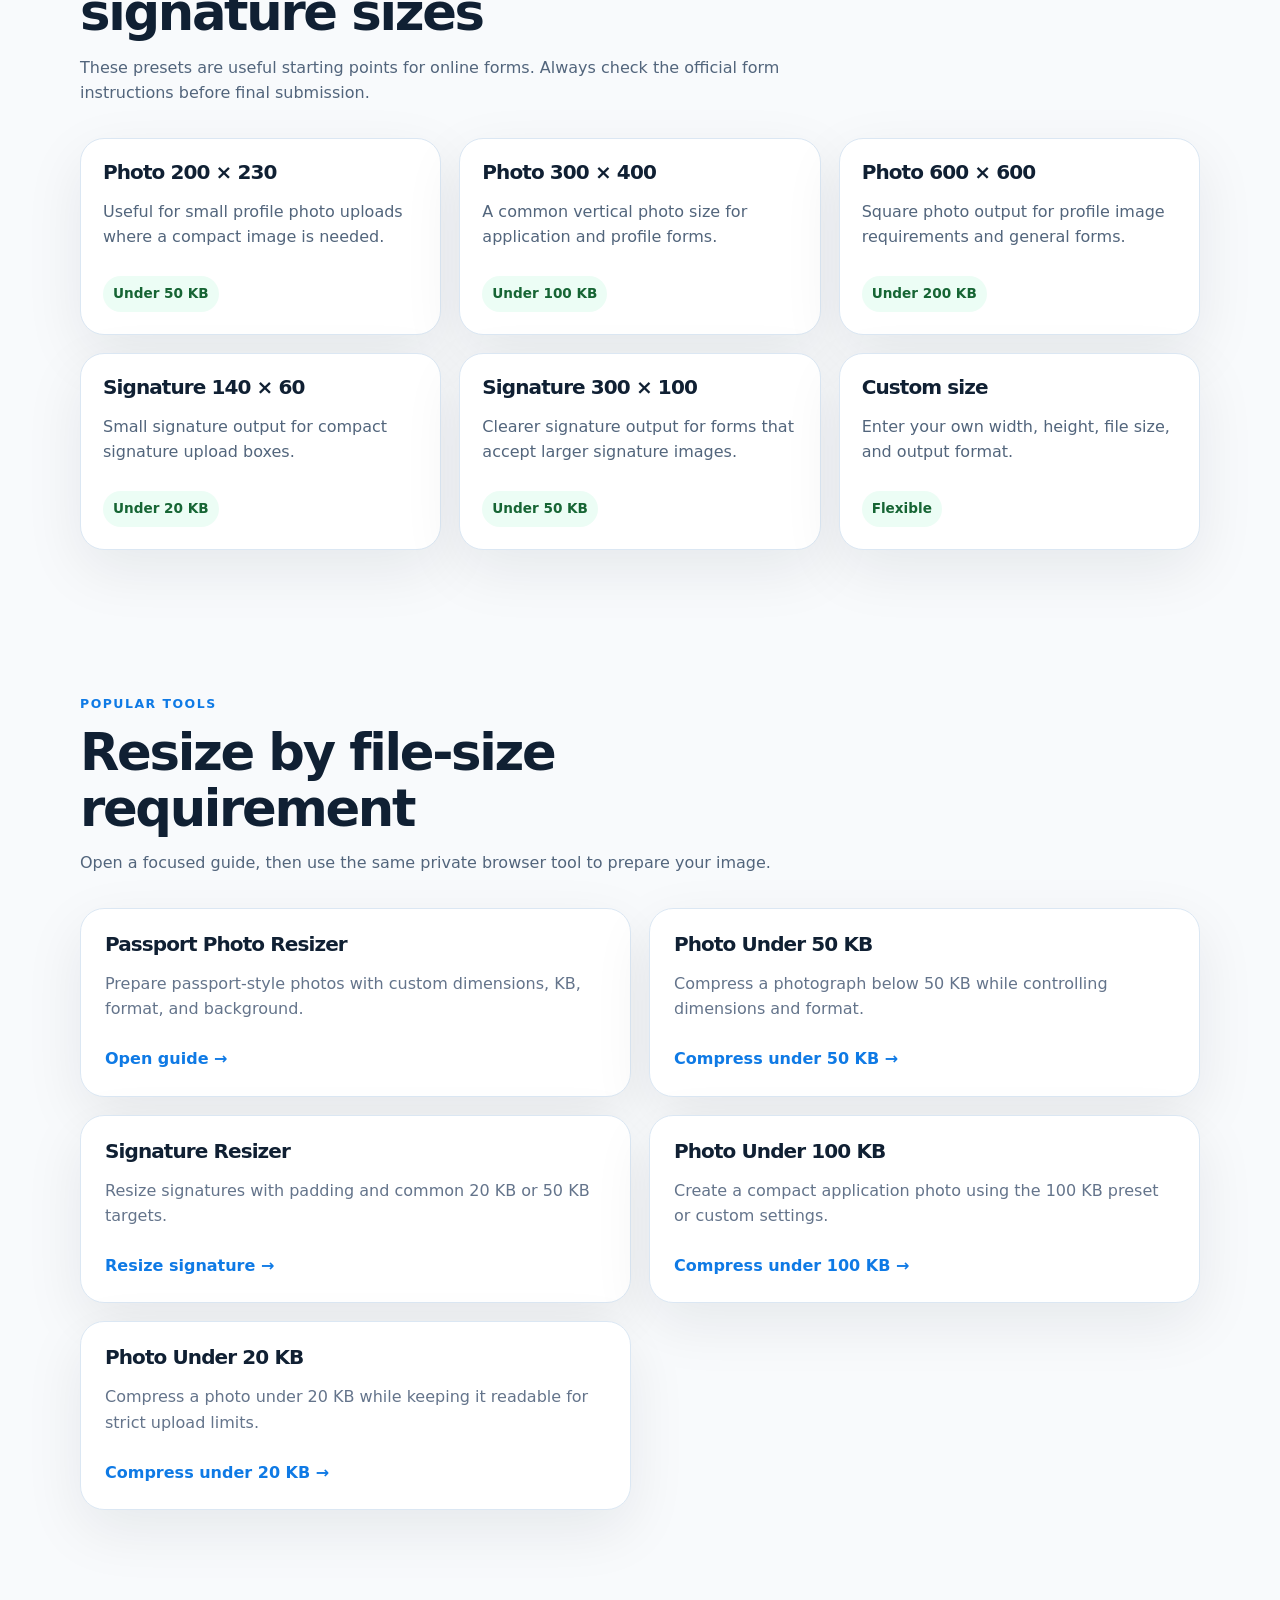
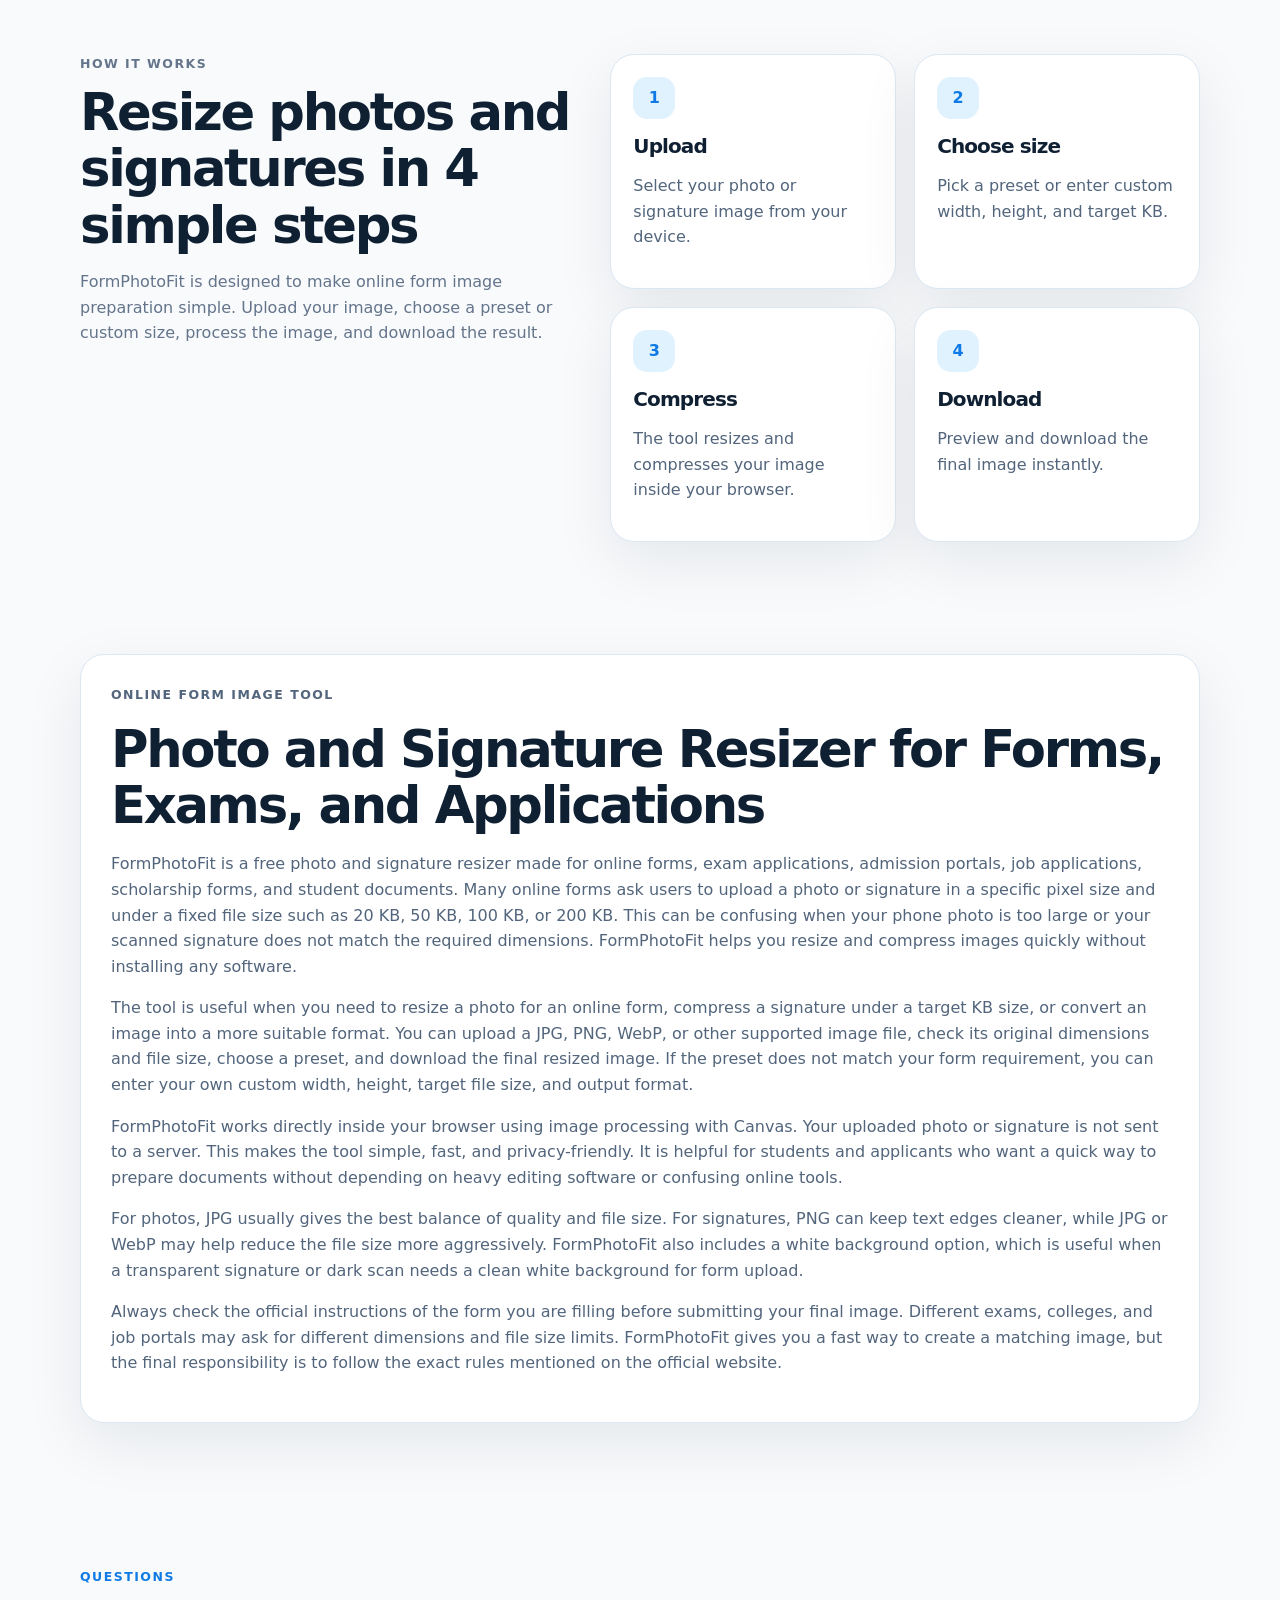
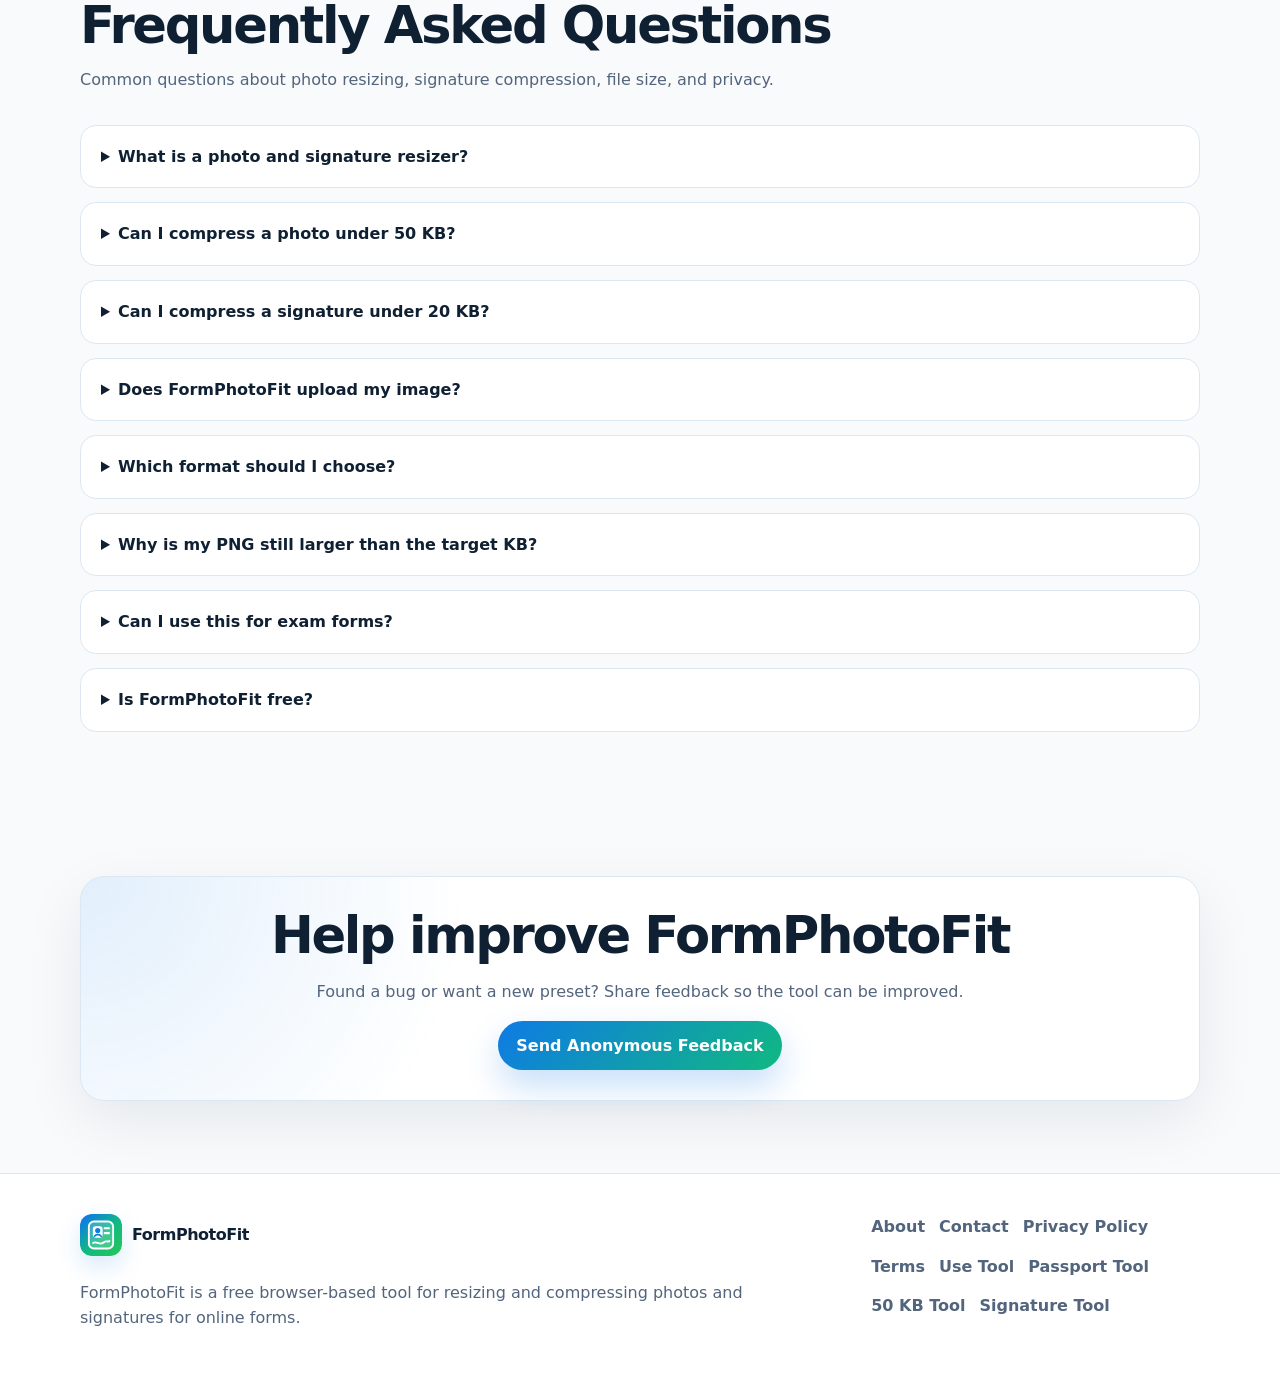
==== commit 4ea17dc9: "Add files via upload" ====
--- a/index.html
+++ b/index.html
@@ -329,6 +329,9 @@
 <button class="btn btn-primary" disabled="" id="processBtn" type="button">
                 Resize &amp; Compress
               </button>
+<button class="btn btn-secondary" disabled="" id="checkComplianceBtn" type="button">
+                Check Compliance
+              </button>
 <button class="btn btn-secondary" disabled="" id="downloadBtn" type="button">
                 Download
               </button>
@@ -380,15 +383,29 @@
 <section aria-labelledby="validationReportTitle" aria-live="polite" class="validation-report" hidden="" id="validationReport">
 <div class="validation-report-head">
 <div>
-<span class="result-label">Rule-based quality check</span>
-<h3 id="validationReportTitle">Image Validation Report</h3>
-<p id="validationSummary">Process an image to generate a report.</p>
-</div>
-<div aria-label="Overall validation score" class="validation-score">
+<span class="result-label">Compliance + quality check</span>
+<h3 id="validationReportTitle">Photo Compliance Report</h3>
+<p id="validationSummary">Process an image to generate a requirement-specific report.</p>
+</div>
+<div class="validation-score-wrap">
+<div aria-label="Overall compliance score" class="validation-score">
 <strong id="validationScore">--</strong>
 <span>/100</span>
 </div>
-</div>
+<span class="compliance-badge" id="complianceStatusBadge">Waiting</span>
+</div>
+</div>
+<div class="compliance-context">
+<div><span class="result-label">Checking against</span><strong id="complianceRequirementName">Current requirement</strong></div>
+<div><span class="result-label">Technical result</span><strong id="complianceTechnicalResult">Waiting</strong></div>
+</div>
+<div class="compliance-grid" aria-label="Requirement compliance checks">
+<article class="validation-item" id="complianceDimensions"><span class="validation-icon">–</span><div><strong>Exact dimensions</strong><small>Waiting</small></div></article>
+<article class="validation-item" id="complianceFileSize"><span class="validation-icon">–</span><div><strong>File size limit</strong><small>Waiting</small></div></article>
+<article class="validation-item" id="complianceFormat"><span class="validation-icon">–</span><div><strong>File format</strong><small>Waiting</small></div></article>
+<article class="validation-item" id="complianceBackground"><span class="validation-icon">–</span><div><strong>Background setting</strong><small>Waiting</small></div></article>
+</div>
+<h4 class="validation-subheading">Image quality checks</h4>
 <div aria-hidden="true" class="validation-meter"><span id="validationScoreBar"></span></div>
 <div class="validation-grid">
 <article class="validation-item" id="validationDimensions"><span class="validation-icon">–</span><div><strong>Dimensions</strong><small>Waiting</small></div></article>
@@ -402,7 +419,7 @@
 <strong>Suggestions</strong>
 <ul id="validationAdvice"><li>Your suggestions will appear here.</li></ul>
 </div>
-<p class="validation-disclaimer">This is an automated visual-quality estimate, not an official portal approval or face-detection check.</p>
+<p class="validation-disclaimer">Technical compliance only. This report does not replace the official form instructions, human review, or face/background validation required by a specific portal.</p>
 </section>
 <section aria-live="polite" class="success-panel" hidden="" id="successPanel">
 <div aria-hidden="true" class="success-mark">✓</div>
--- a/style.css
+++ b/style.css
@@ -1587,3 +1587,53 @@
 @media (max-width: 640px) {
   .trust-block { flex-direction: column; }
 }
+
+
+/* FormPhotoFit v2.3 — requirement-specific compliance checker */
+.validation-score-wrap { display:flex; flex-direction:column; align-items:center; gap:8px; }
+.compliance-badge { display:inline-flex; align-items:center; justify-content:center; min-height:30px; padding:6px 10px; border-radius:999px; background:var(--surface-soft); color:var(--muted); font-size:.76rem; font-weight:900; border:1px solid var(--border); }
+.compliance-badge.pass { background:#dcfce7; color:#166534; border-color:#86efac; }
+.compliance-badge.warn { background:#fef3c7; color:#92400e; border-color:#fcd34d; }
+.compliance-badge.fail { background:#fee2e2; color:#991b1b; border-color:#fca5a5; }
+.compliance-context { display:grid; grid-template-columns:repeat(2,minmax(0,1fr)); gap:10px; margin:2px 0 14px; }
+.compliance-context>div { padding:12px 14px; border:1px solid var(--border); border-radius:14px; background:var(--surface-soft); }
+.compliance-context strong { display:block; margin-top:4px; }
+.compliance-grid { display:grid; gap:10px; }
+.validation-subheading { margin:18px 0 10px; font-size:.9rem; color:var(--text); }
+@media (min-width:640px) { .compliance-grid { grid-template-columns:repeat(2,minmax(0,1fr)); } }
+@media (max-width:560px) { .validation-score-wrap { align-self:center; } .compliance-context { grid-template-columns:1fr; } }
+@media (prefers-color-scheme:dark) {
+  .compliance-badge.pass { background:#052e24; color:#86efac; }
+  .compliance-badge.warn { background:#3a2a05; color:#fcd34d; }
+  .compliance-badge.fail { background:#3b0a0a; color:#fca5a5; }
+}
+
+
+/* FormPhotoFit v2.4 — faster image decode + visible compliance action */
+.is-image-loading .drop-zone {
+    pointer-events: none;
+}
+
+.is-image-loading .drop-icon {
+    animation: uploadPulse 1s ease-in-out infinite;
+}
+
+@keyframes uploadPulse {
+    0%, 100% { transform: scale(1); opacity: 1; }
+    50% { transform: scale(.94); opacity: .72; }
+}
+
+#checkComplianceBtn {
+    border-color: rgba(15, 122, 229, 0.28);
+    background: linear-gradient(135deg, rgba(15, 122, 229, 0.08), rgba(16, 185, 129, 0.08));
+}
+
+#checkComplianceBtn:hover:not(:disabled) {
+    border-color: var(--primary);
+}
+
+@media (max-width: 560px) {
+    #checkComplianceBtn {
+        width: 100%;
+    }
+}
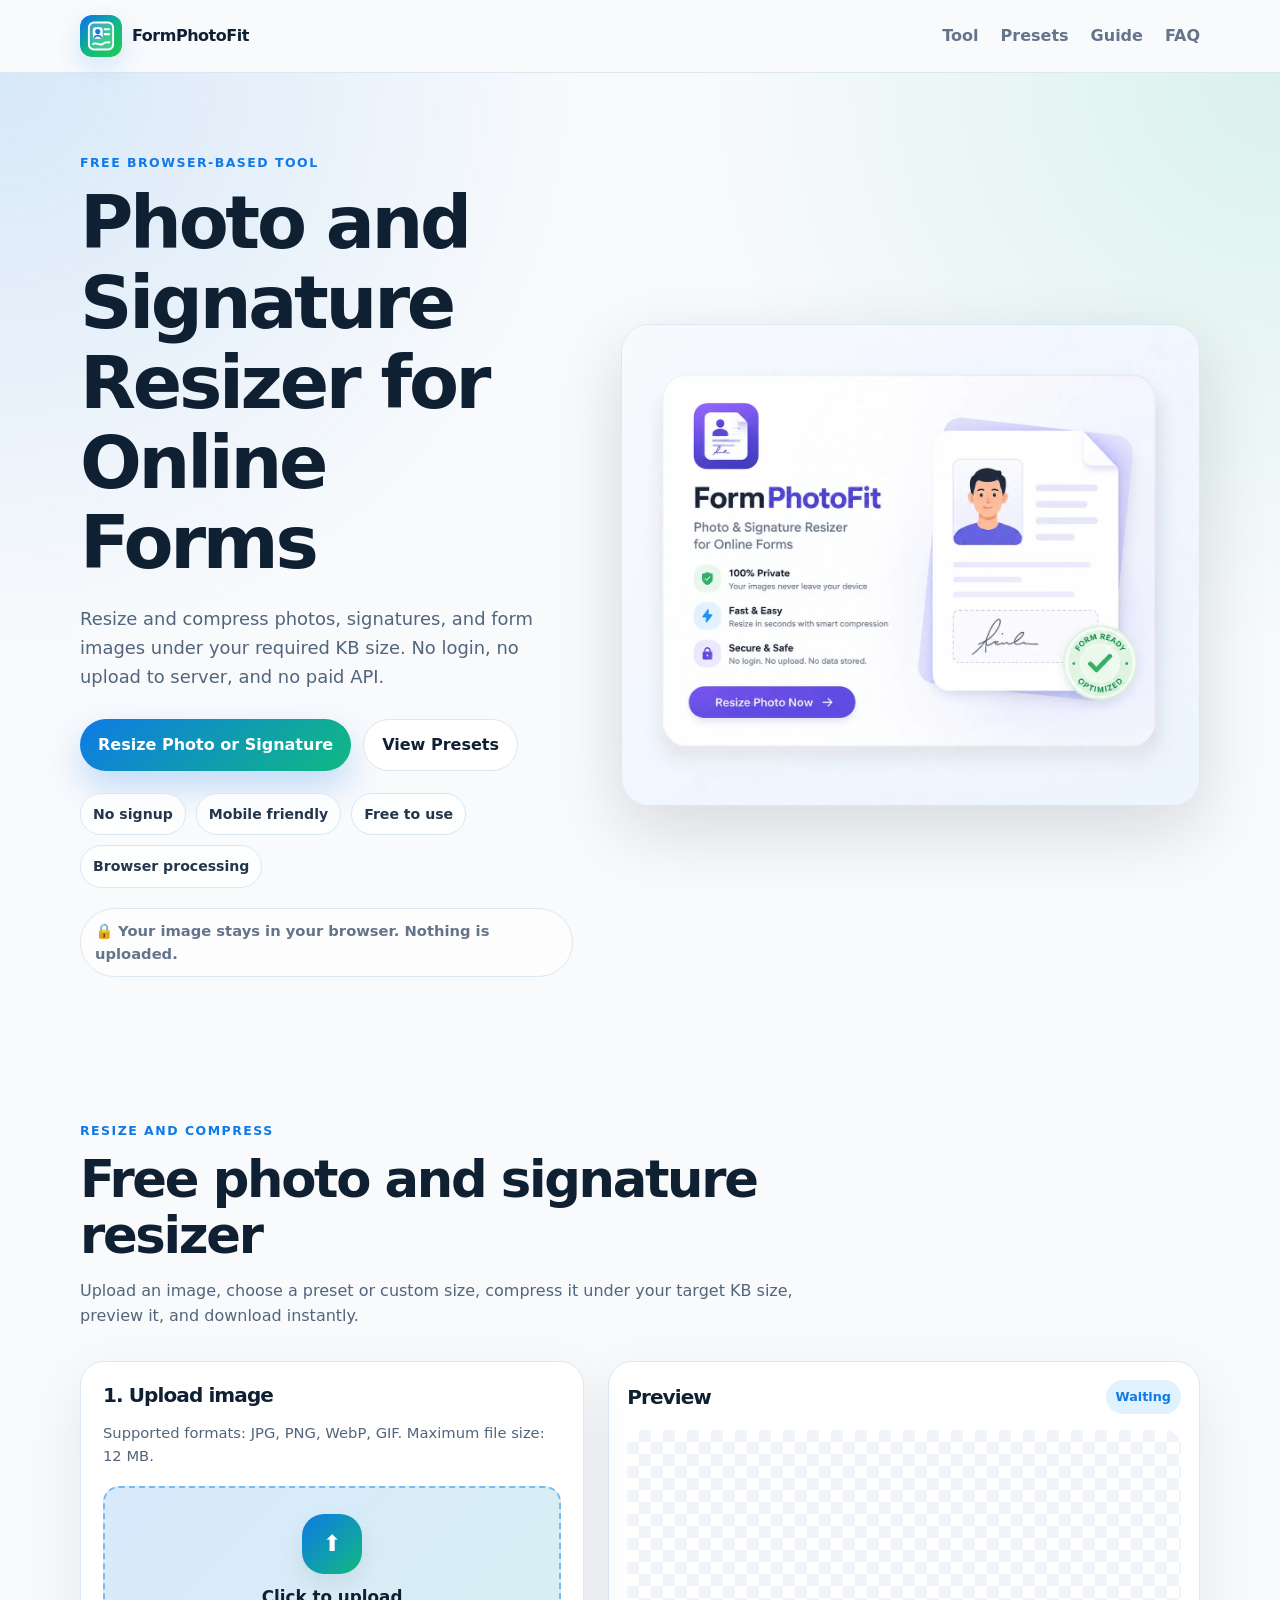
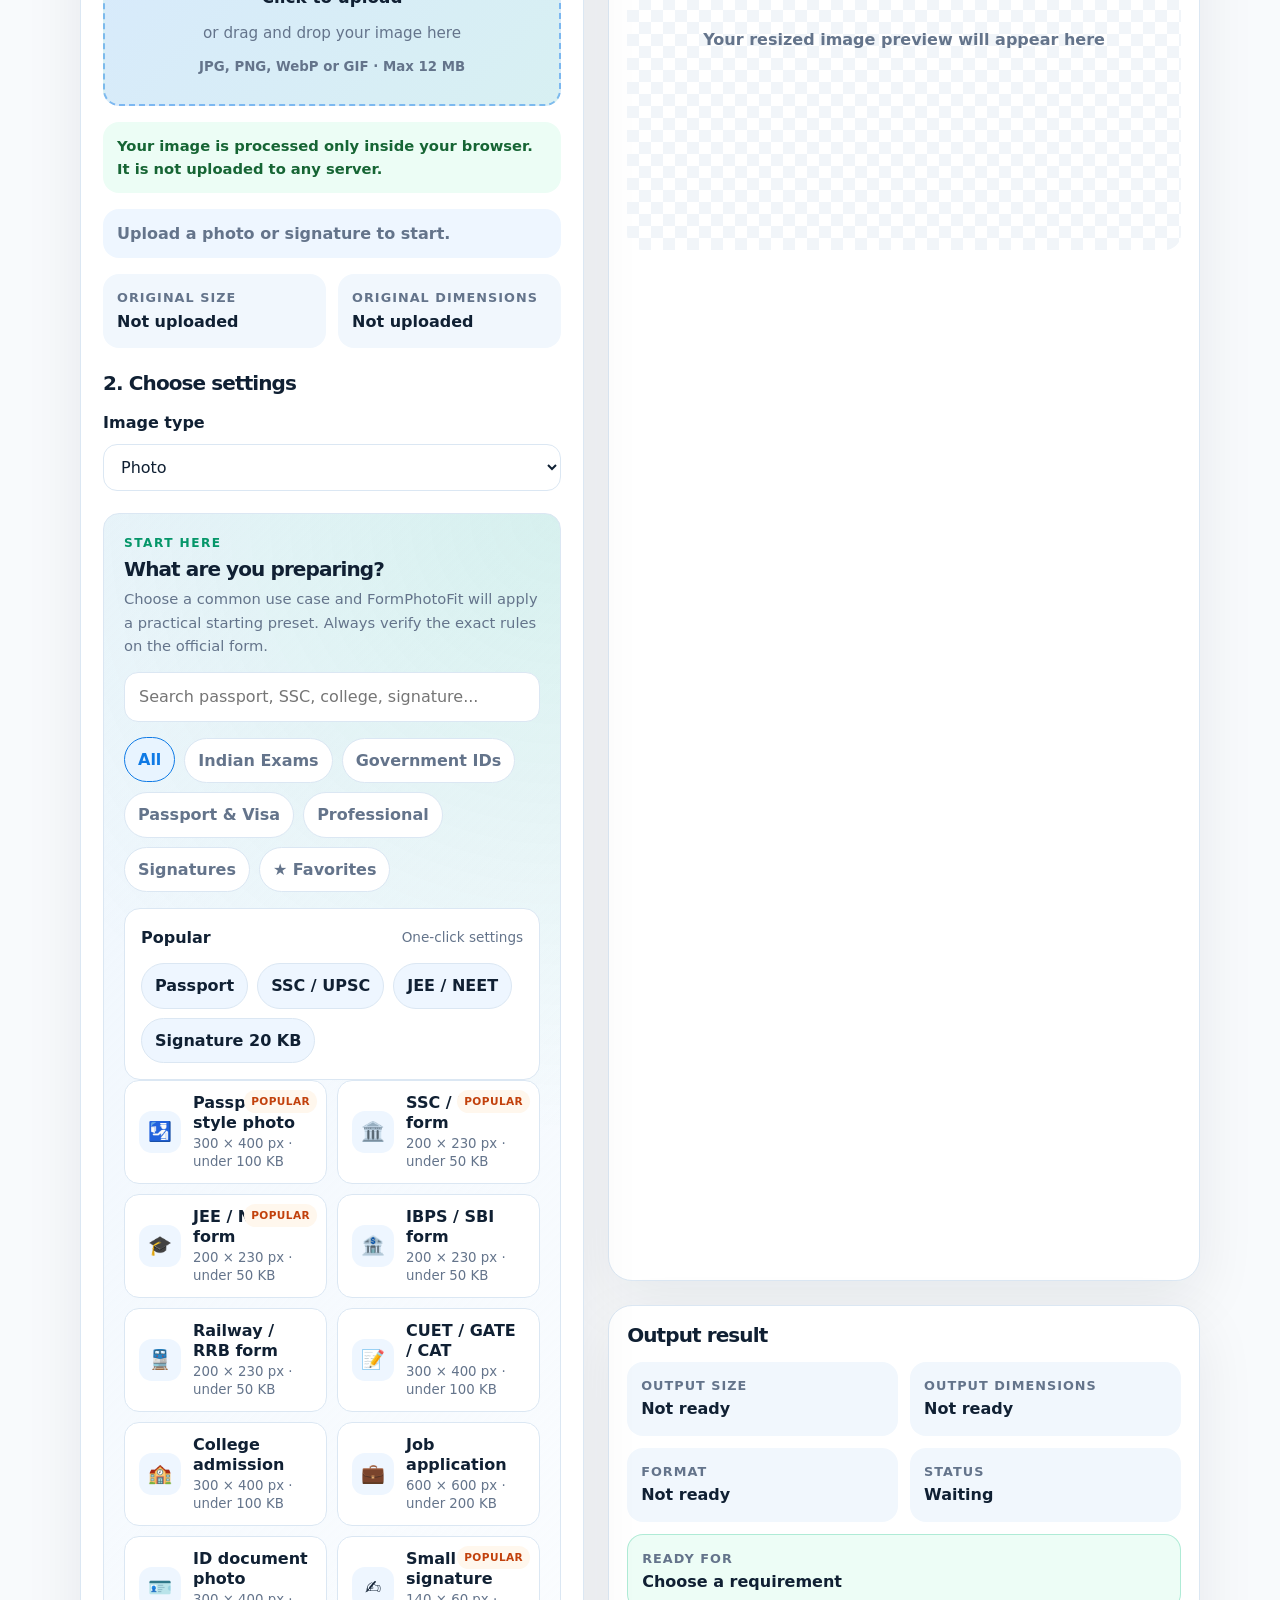
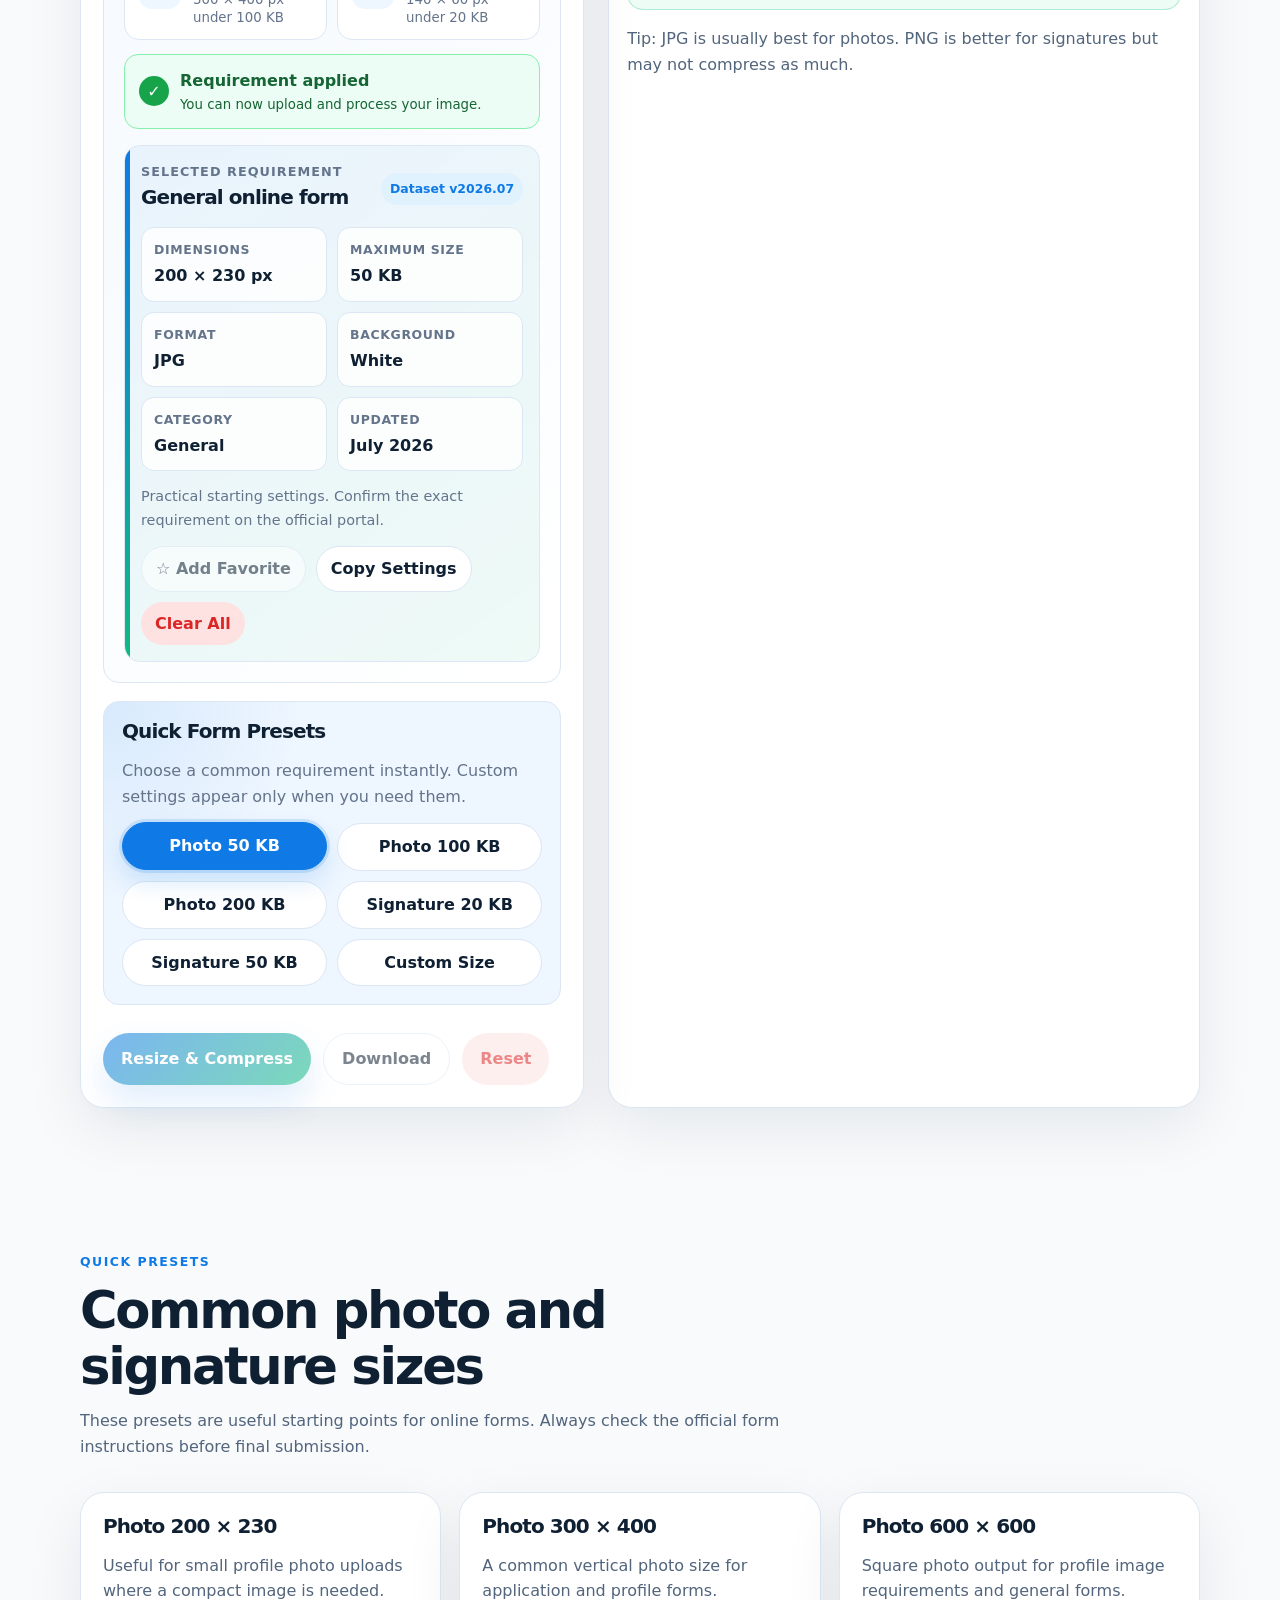
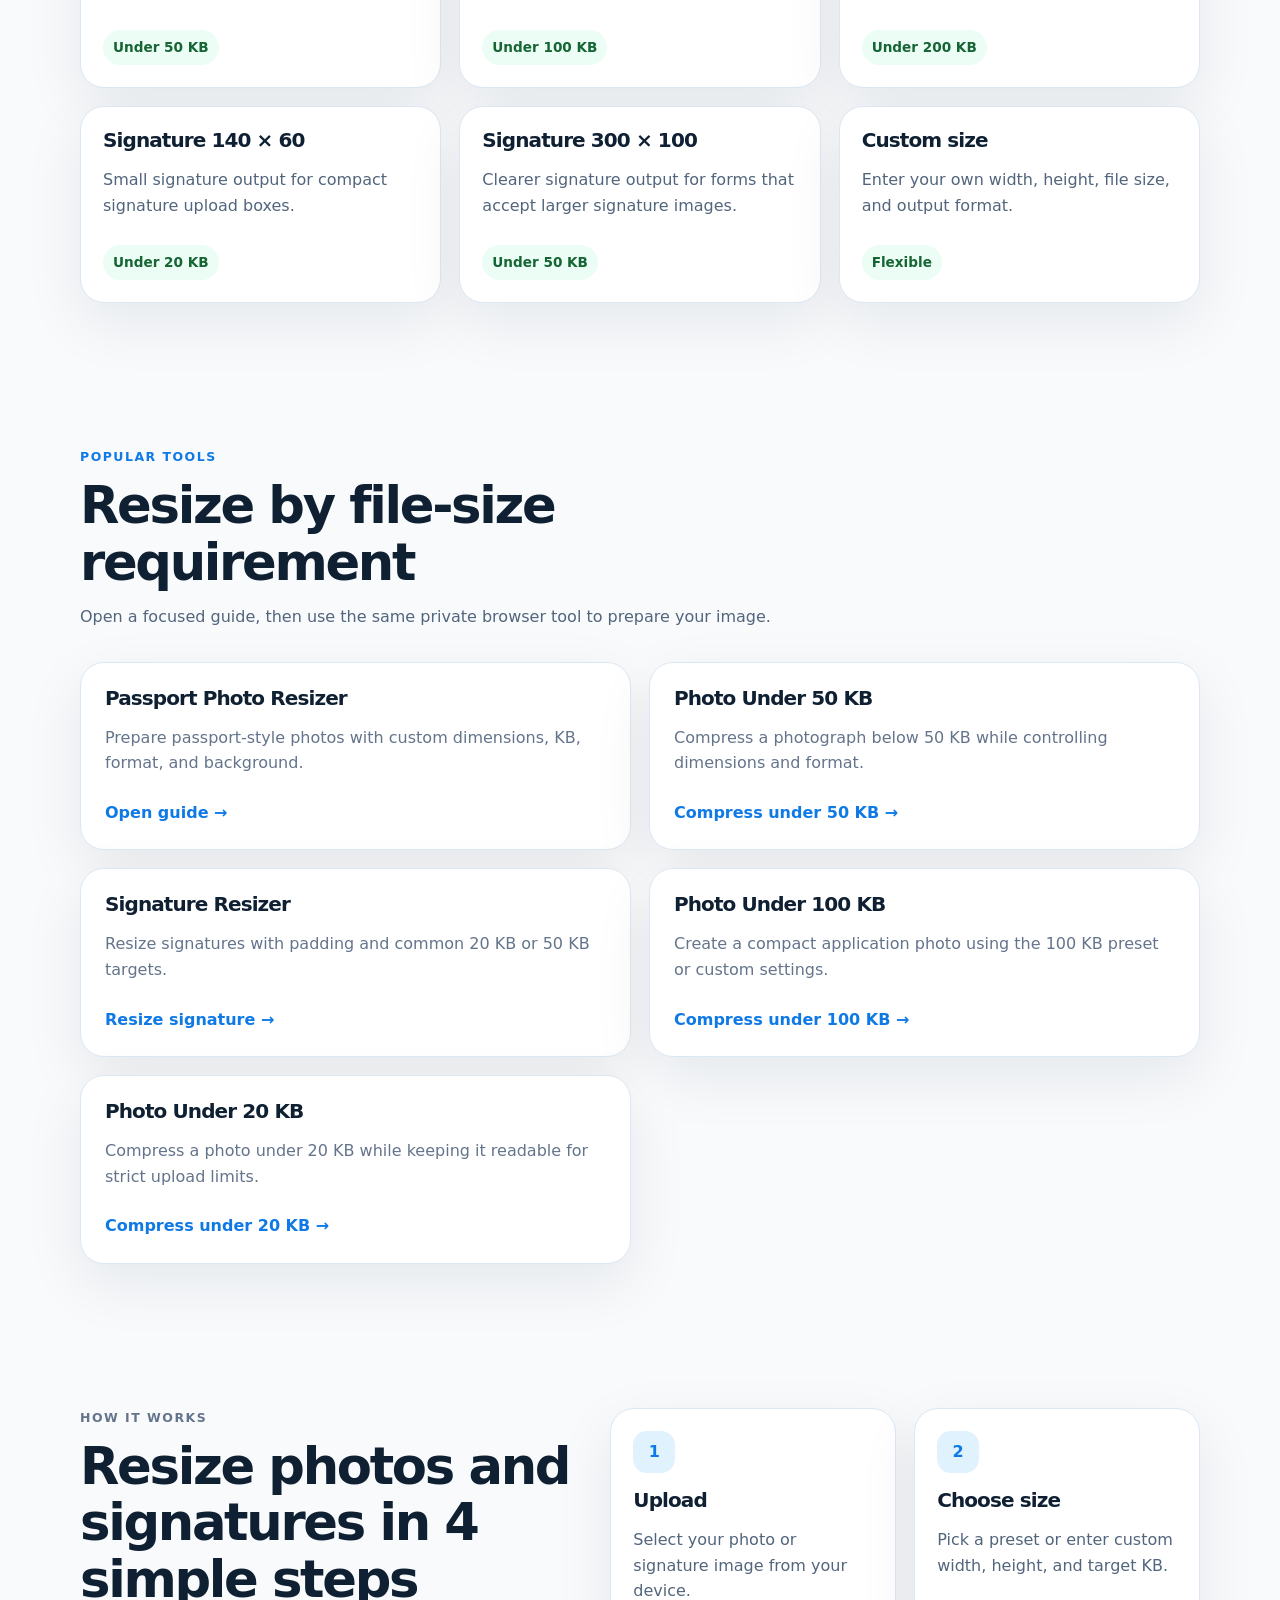
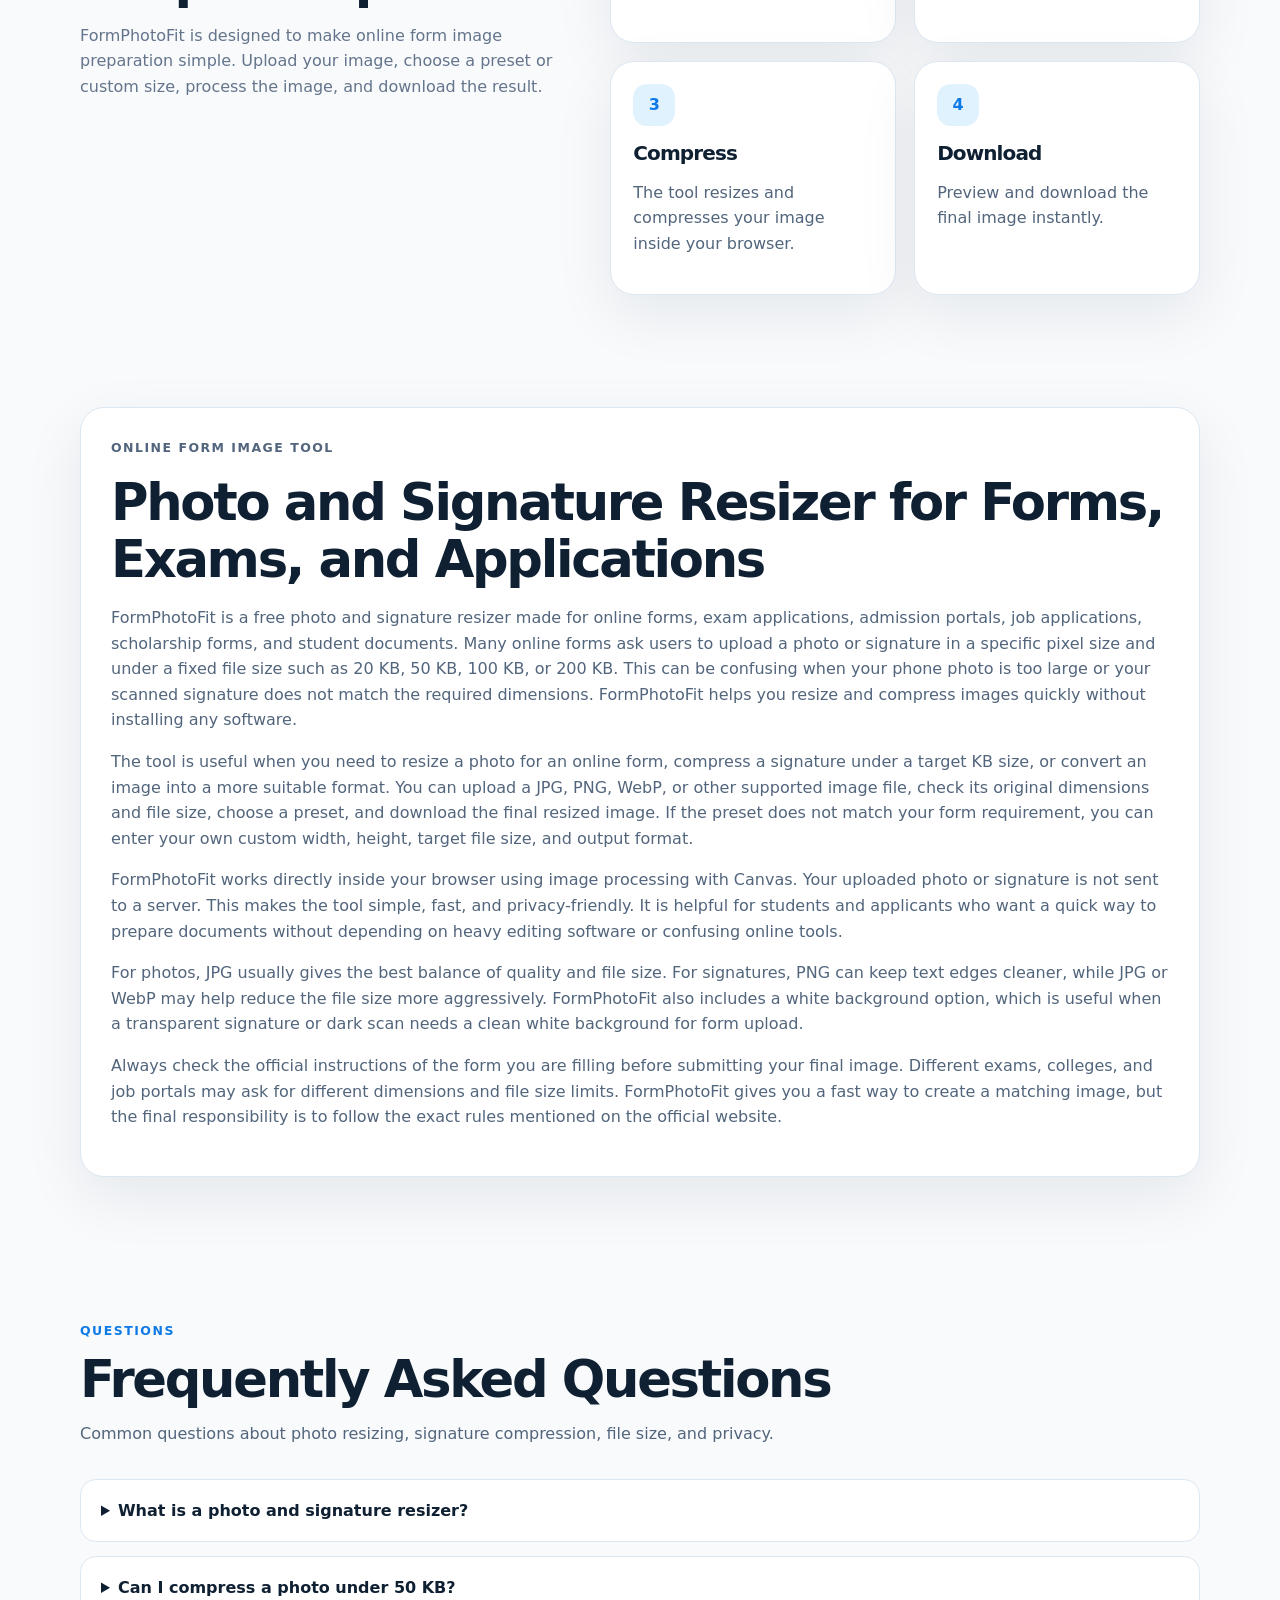
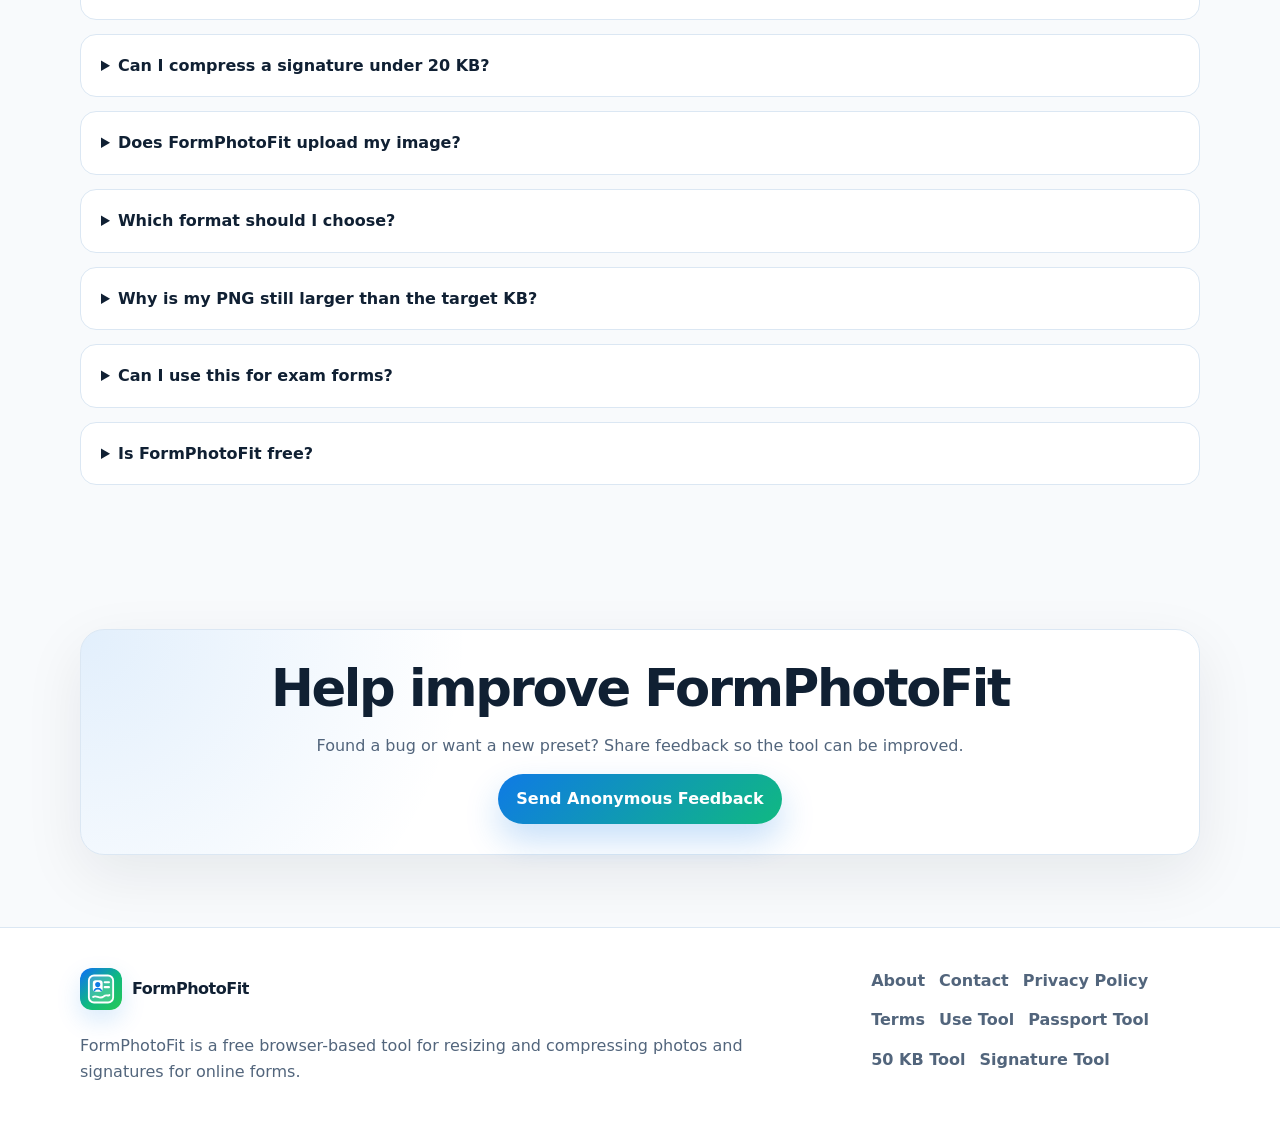
==== commit 7e2560b9: "Add files via upload" ====
--- a/index.html
+++ b/index.html
@@ -56,7 +56,7 @@
 <a class="skip-link" href="#tool">Skip to photo resizer tool</a>
 <header class="site-header">
 <nav aria-label="Main navigation" class="nav container">
-<a aria-label="FormPhotoFit home" class="logo" href="/">
+<a aria-label="FormPhotoFit home" class="logo" href="index.html">
 <img alt="FormPhotoFit logo" class="logo-img" src="assets/logo.svg"/>
 <span>FormPhotoFit</span>
 </a>
@@ -103,13 +103,6 @@
 <p>
                         Upload an image, choose a preset or custom size, compress it under your target KB size, preview it, and download instantly.
                     </p>
-</div>
-<div class="trust-block card">
-<div class="trust-icon">🔒</div>
-<div class="trust-content">
-<h3>Your photo never leaves your device</h3>
-<p>Every resize, crop, and compression happens directly in your browser using client-side code. Nothing is uploaded to a server, stored, or reviewed by anyone \u2014 not even us. This matters most for identity documents like passport photos and signatures. Many paid tools explicitly upload your photo for "AI + human review" before returning it \u2014 FormPhotoFit never needs to, because the processing never leaves your device in the first place.</p>
-</div>
 </div>
 <div class="tool-layout">
 <div class="tool-panel card">
@@ -329,9 +322,6 @@
 <button class="btn btn-primary" disabled="" id="processBtn" type="button">
                 Resize &amp; Compress
               </button>
-<button class="btn btn-secondary" disabled="" id="checkComplianceBtn" type="button">
-                Check Compliance
-              </button>
 <button class="btn btn-secondary" disabled="" id="downloadBtn" type="button">
                 Download
               </button>
@@ -383,29 +373,15 @@
 <section aria-labelledby="validationReportTitle" aria-live="polite" class="validation-report" hidden="" id="validationReport">
 <div class="validation-report-head">
 <div>
-<span class="result-label">Compliance + quality check</span>
-<h3 id="validationReportTitle">Photo Compliance Report</h3>
-<p id="validationSummary">Process an image to generate a requirement-specific report.</p>
-</div>
-<div class="validation-score-wrap">
-<div aria-label="Overall compliance score" class="validation-score">
+<span class="result-label">Rule-based quality check</span>
+<h3 id="validationReportTitle">Image Validation Report</h3>
+<p id="validationSummary">Process an image to generate a report.</p>
+</div>
+<div aria-label="Overall validation score" class="validation-score">
 <strong id="validationScore">--</strong>
 <span>/100</span>
 </div>
-<span class="compliance-badge" id="complianceStatusBadge">Waiting</span>
-</div>
-</div>
-<div class="compliance-context">
-<div><span class="result-label">Checking against</span><strong id="complianceRequirementName">Current requirement</strong></div>
-<div><span class="result-label">Technical result</span><strong id="complianceTechnicalResult">Waiting</strong></div>
-</div>
-<div class="compliance-grid" aria-label="Requirement compliance checks">
-<article class="validation-item" id="complianceDimensions"><span class="validation-icon">–</span><div><strong>Exact dimensions</strong><small>Waiting</small></div></article>
-<article class="validation-item" id="complianceFileSize"><span class="validation-icon">–</span><div><strong>File size limit</strong><small>Waiting</small></div></article>
-<article class="validation-item" id="complianceFormat"><span class="validation-icon">–</span><div><strong>File format</strong><small>Waiting</small></div></article>
-<article class="validation-item" id="complianceBackground"><span class="validation-icon">–</span><div><strong>Background setting</strong><small>Waiting</small></div></article>
-</div>
-<h4 class="validation-subheading">Image quality checks</h4>
+</div>
 <div aria-hidden="true" class="validation-meter"><span id="validationScoreBar"></span></div>
 <div class="validation-grid">
 <article class="validation-item" id="validationDimensions"><span class="validation-icon">–</span><div><strong>Dimensions</strong><small>Waiting</small></div></article>
@@ -419,7 +395,7 @@
 <strong>Suggestions</strong>
 <ul id="validationAdvice"><li>Your suggestions will appear here.</li></ul>
 </div>
-<p class="validation-disclaimer">Technical compliance only. This report does not replace the official form instructions, human review, or face/background validation required by a specific portal.</p>
+<p class="validation-disclaimer">This is an automated visual-quality estimate, not an official portal approval or face-detection check.</p>
 </section>
 <section aria-live="polite" class="success-panel" hidden="" id="successPanel">
 <div aria-hidden="true" class="success-mark">✓</div>
@@ -627,7 +603,7 @@
 <footer class="site-footer">
 <div class="container footer-content">
 <div>
-<a class="logo footer-logo" href="/">
+<a class="logo footer-logo" href="index.html">
 <img alt="FormPhotoFit logo" class="logo-img" src="assets/logo.svg"/>
 <span>FormPhotoFit</span>
 </a>
--- a/style.css
+++ b/style.css
@@ -1578,62 +1578,3 @@
 .exam-preset-item .exam-spec { color: var(--muted); font-size: 0.76rem; }
 .exam-preset-item[hidden] { display: none; }
 .preset-disclaimer { font-size: 0.76rem; color: var(--muted); margin-top: 6px; }
-
-/* Trust block */
-.trust-block { display: flex; gap: 16px; align-items: flex-start; padding: 20px 22px; margin-bottom: 24px; background: linear-gradient(135deg, var(--surface-soft), var(--surface)); border: 1px solid var(--border); border-left: 4px solid var(--accent); }
-.trust-icon { font-size: 1.8rem; flex-shrink: 0; line-height: 1; }
-.trust-content h3 { margin: 0 0 6px; font-size: 1.05rem; }
-.trust-content p { margin: 0; color: var(--muted); font-size: 0.9rem; line-height: 1.6; }
-@media (max-width: 640px) {
-  .trust-block { flex-direction: column; }
-}
-
-
-/* FormPhotoFit v2.3 — requirement-specific compliance checker */
-.validation-score-wrap { display:flex; flex-direction:column; align-items:center; gap:8px; }
-.compliance-badge { display:inline-flex; align-items:center; justify-content:center; min-height:30px; padding:6px 10px; border-radius:999px; background:var(--surface-soft); color:var(--muted); font-size:.76rem; font-weight:900; border:1px solid var(--border); }
-.compliance-badge.pass { background:#dcfce7; color:#166534; border-color:#86efac; }
-.compliance-badge.warn { background:#fef3c7; color:#92400e; border-color:#fcd34d; }
-.compliance-badge.fail { background:#fee2e2; color:#991b1b; border-color:#fca5a5; }
-.compliance-context { display:grid; grid-template-columns:repeat(2,minmax(0,1fr)); gap:10px; margin:2px 0 14px; }
-.compliance-context>div { padding:12px 14px; border:1px solid var(--border); border-radius:14px; background:var(--surface-soft); }
-.compliance-context strong { display:block; margin-top:4px; }
-.compliance-grid { display:grid; gap:10px; }
-.validation-subheading { margin:18px 0 10px; font-size:.9rem; color:var(--text); }
-@media (min-width:640px) { .compliance-grid { grid-template-columns:repeat(2,minmax(0,1fr)); } }
-@media (max-width:560px) { .validation-score-wrap { align-self:center; } .compliance-context { grid-template-columns:1fr; } }
-@media (prefers-color-scheme:dark) {
-  .compliance-badge.pass { background:#052e24; color:#86efac; }
-  .compliance-badge.warn { background:#3a2a05; color:#fcd34d; }
-  .compliance-badge.fail { background:#3b0a0a; color:#fca5a5; }
-}
-
-
-/* FormPhotoFit v2.4 — faster image decode + visible compliance action */
-.is-image-loading .drop-zone {
-    pointer-events: none;
-}
-
-.is-image-loading .drop-icon {
-    animation: uploadPulse 1s ease-in-out infinite;
-}
-
-@keyframes uploadPulse {
-    0%, 100% { transform: scale(1); opacity: 1; }
-    50% { transform: scale(.94); opacity: .72; }
-}
-
-#checkComplianceBtn {
-    border-color: rgba(15, 122, 229, 0.28);
-    background: linear-gradient(135deg, rgba(15, 122, 229, 0.08), rgba(16, 185, 129, 0.08));
-}
-
-#checkComplianceBtn:hover:not(:disabled) {
-    border-color: var(--primary);
-}
-
-@media (max-width: 560px) {
-    #checkComplianceBtn {
-        width: 100%;
-    }
-}
